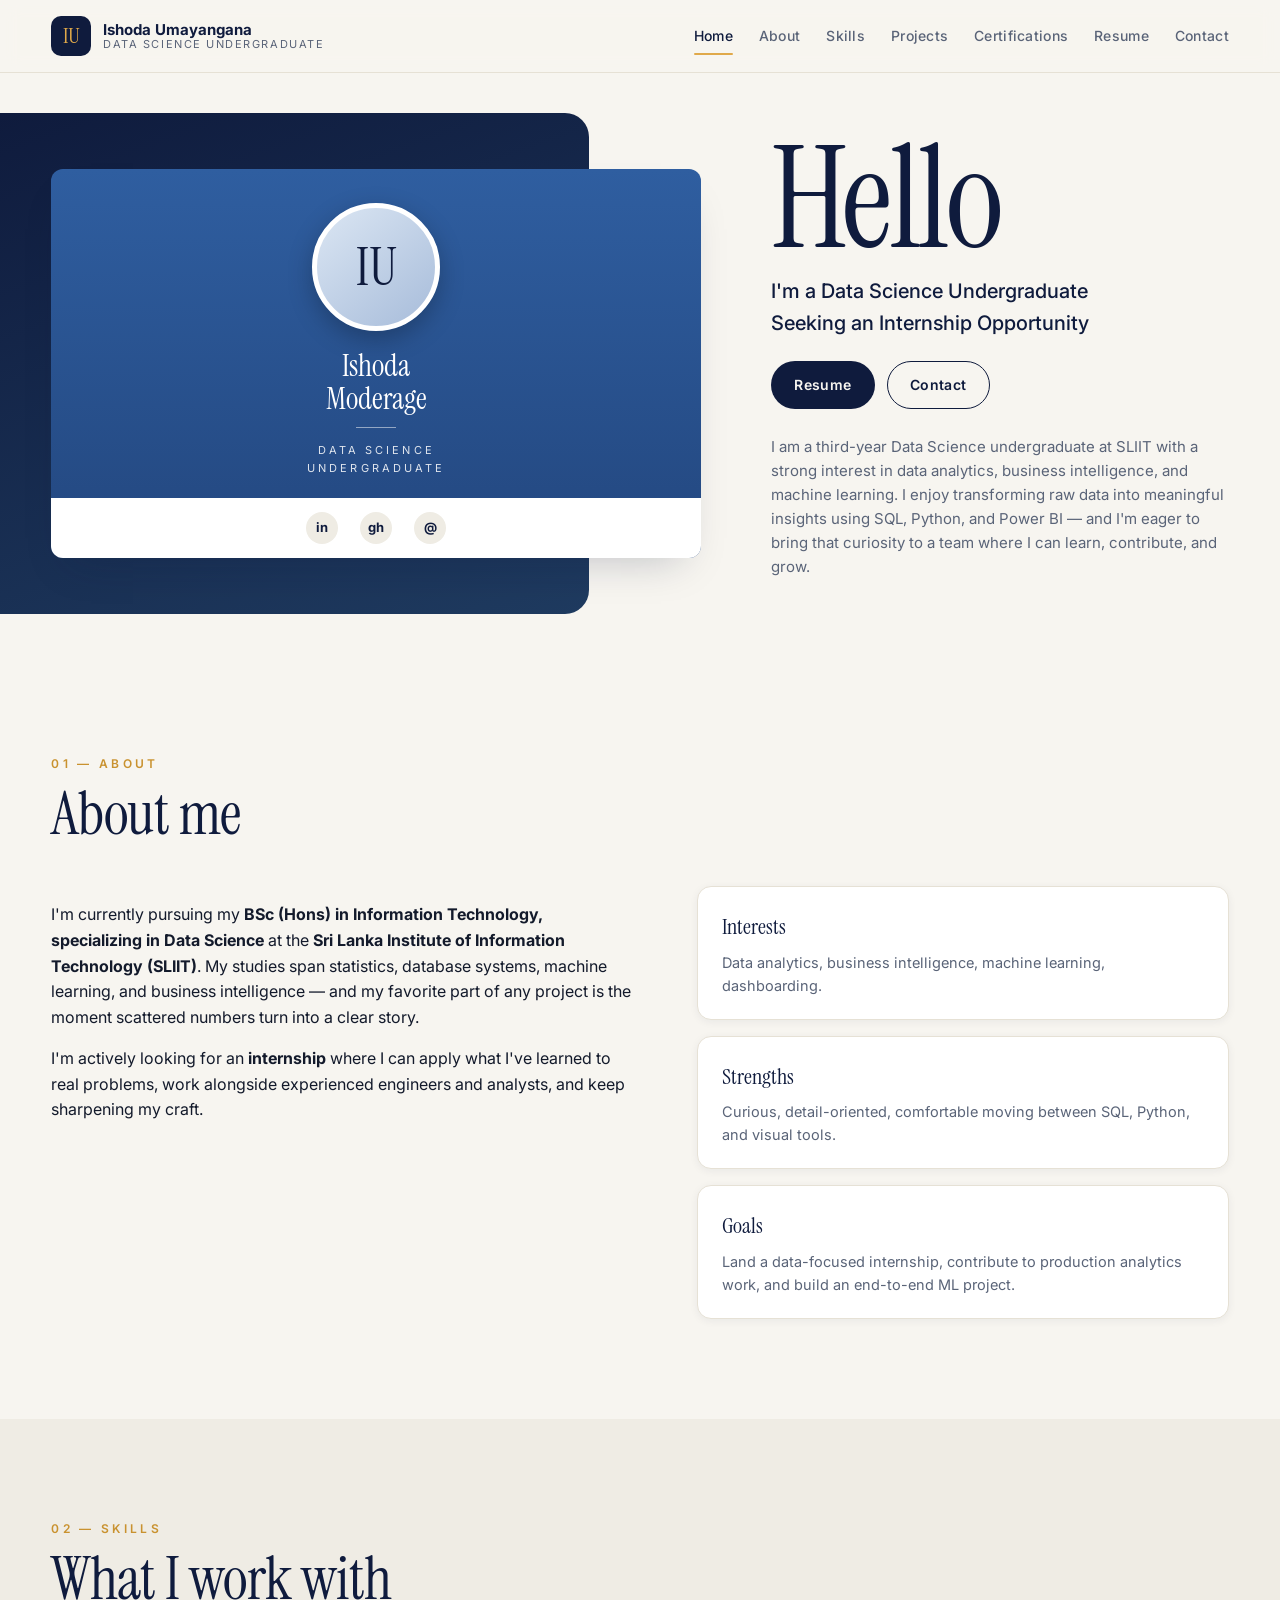
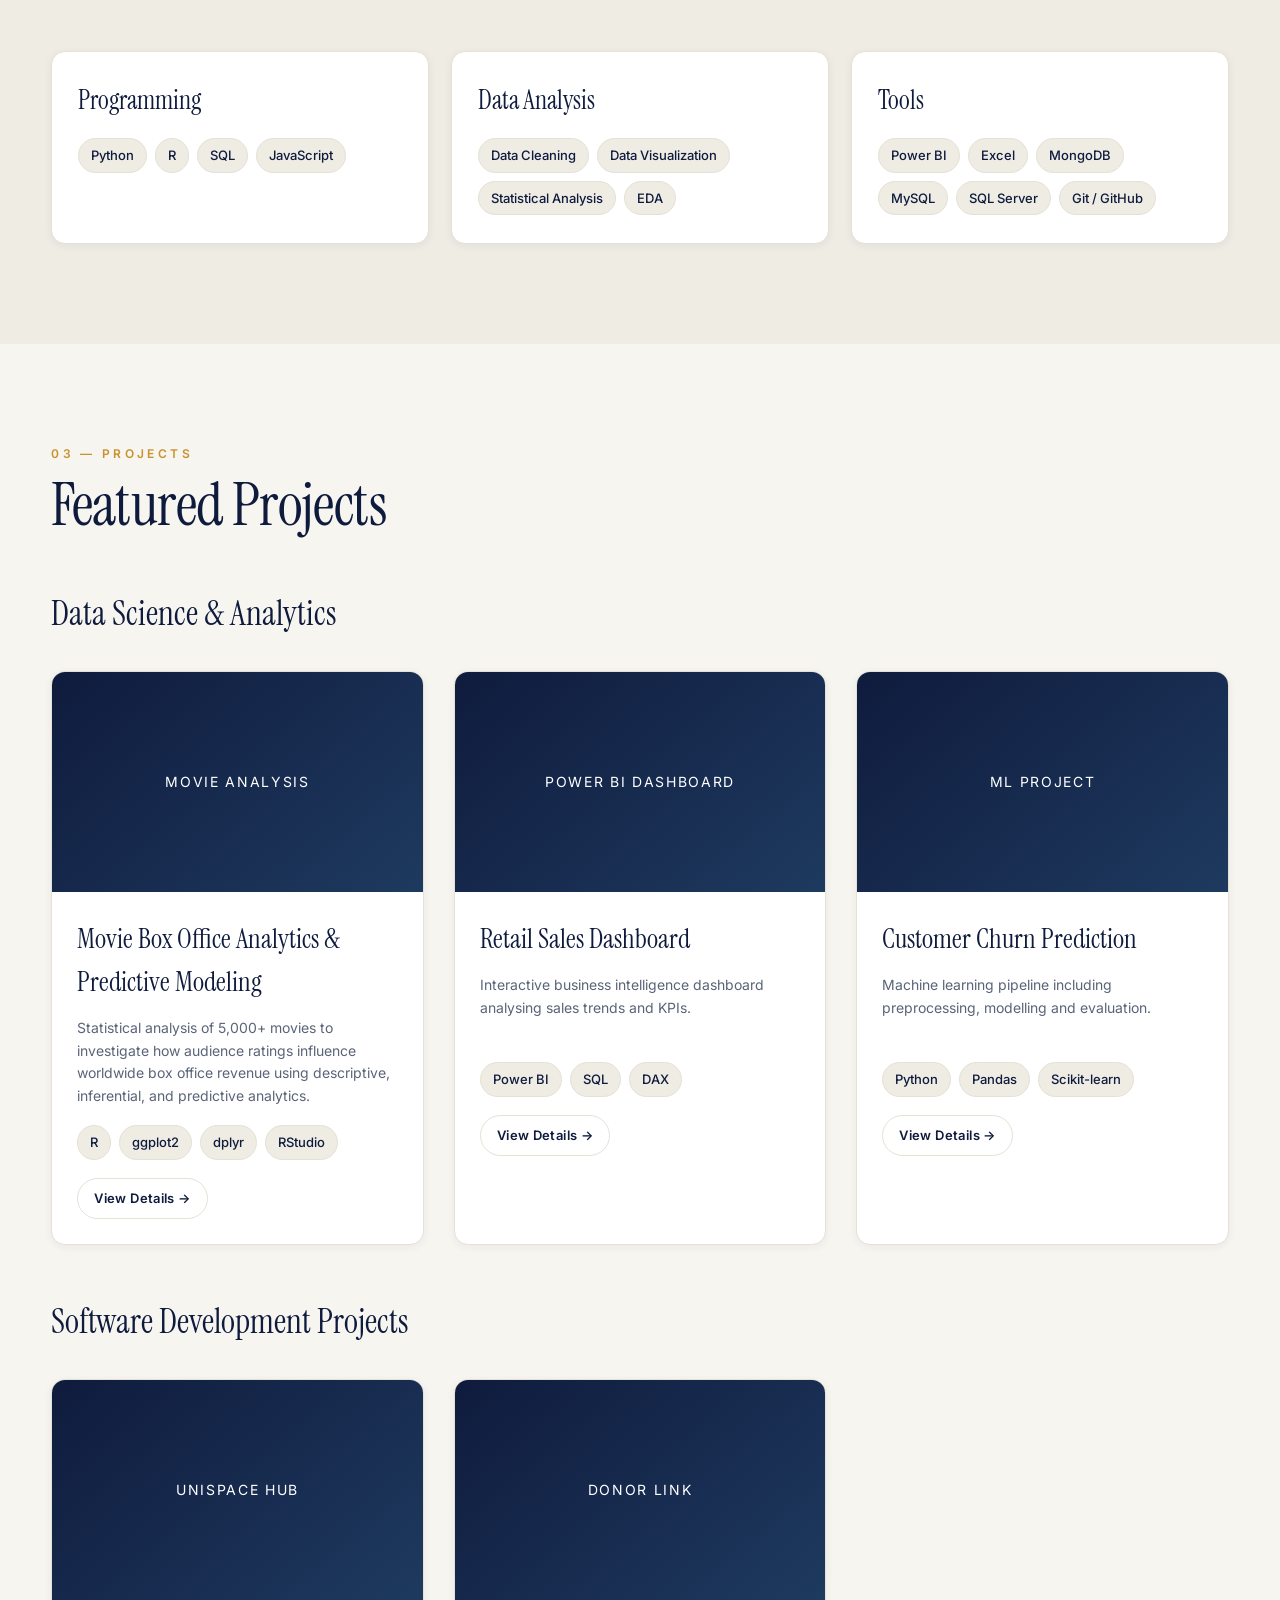
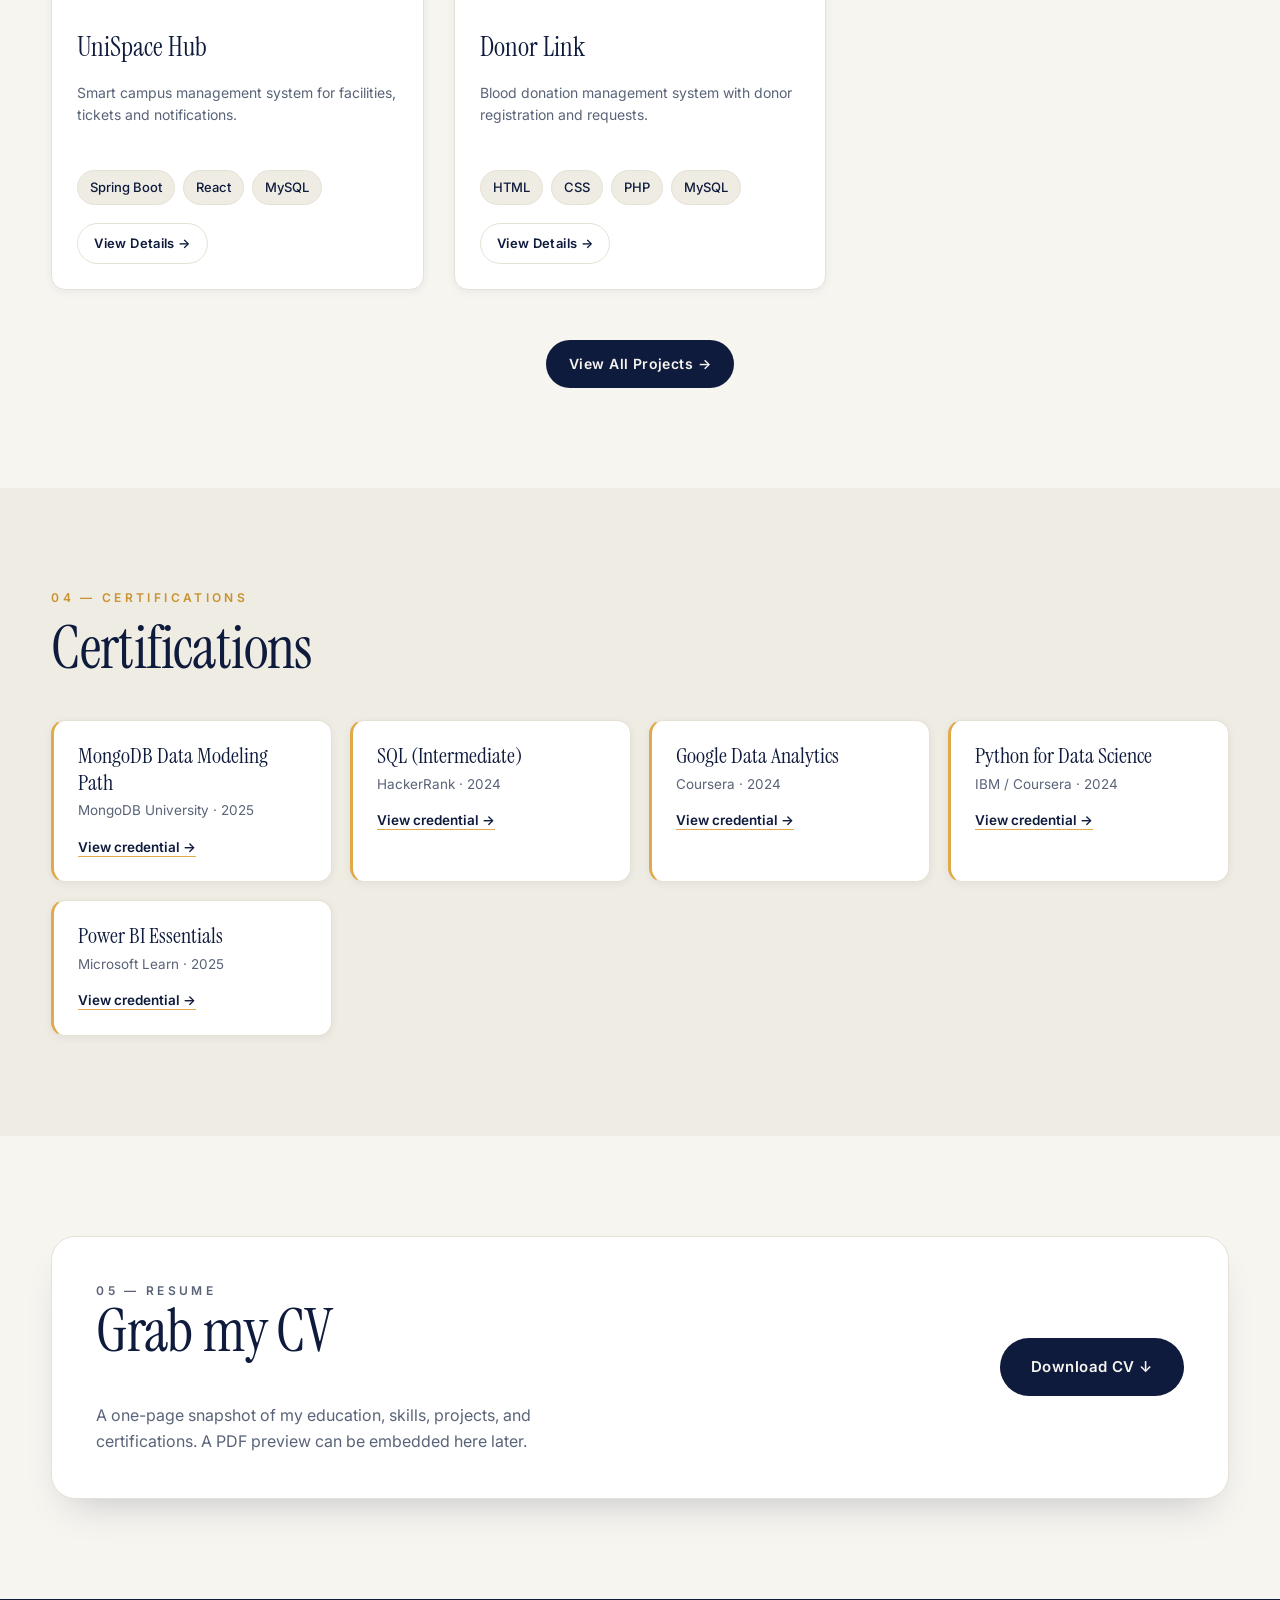
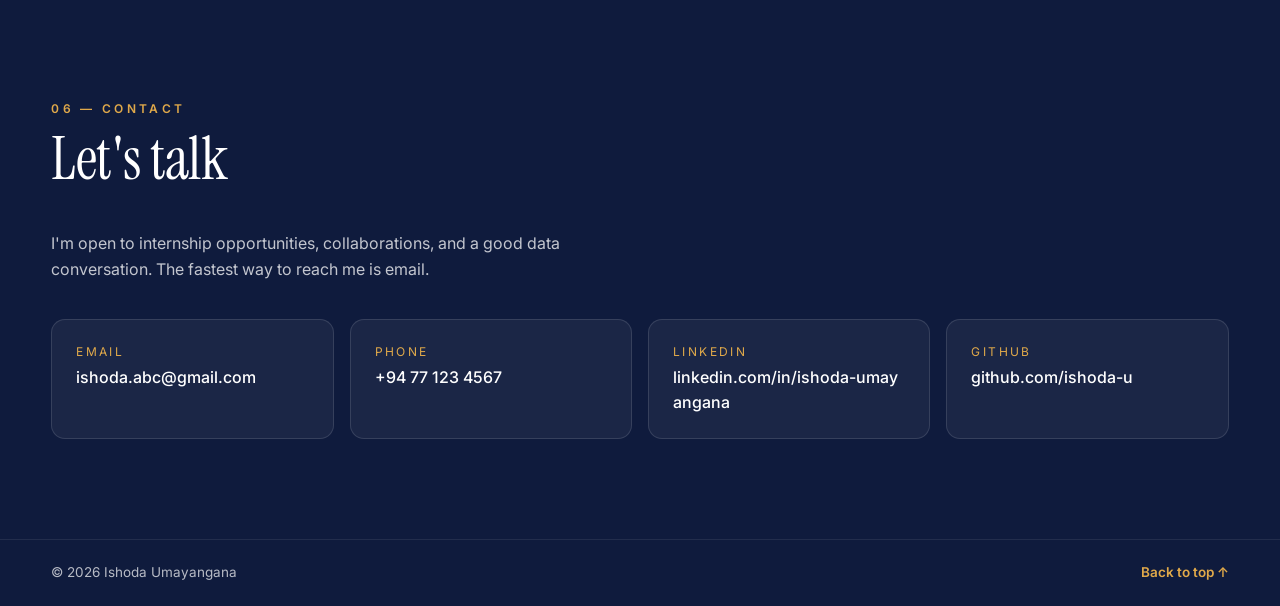
==== index.html @ ae133232 "Initial portfolio setup" ====
<!DOCTYPE html>
<html lang="en">
<head>
  <meta charset="UTF-8" />
  <meta name="viewport" content="width=device-width, initial-scale=1.0" />
  <title>Ishoda Umayangana — Data Science Undergraduate</title>
  <meta name="description" content="Portfolio of Ishoda Umayangana, a third-year Data Science undergraduate at SLIIT specializing in data analytics, BI, and machine learning." />
  <meta name="author" content="Ishoda Umayangana" />
  <meta property="og:title" content="Ishoda Umayangana — Data Science Undergraduate" />
  <meta property="og:description" content="Portfolio of a third-year Data Science undergraduate at SLIIT — analytics, BI, and ML projects." />
  <meta property="og:type" content="website" />
  <meta name="twitter:card" content="summary_large_image" />
  <link rel="icon" href="data:image/svg+xml,%3Csvg xmlns='http://www.w3.org/2000/svg' viewBox='0 0 32 32'%3E%3Crect width='32' height='32' rx='6' fill='%230F1B3D'/%3E%3Ctext x='50%25' y='55%25' text-anchor='middle' dominant-baseline='middle' font-family='serif' font-size='18' fill='%23E0A94A'%3EI%3C/text%3E%3C/svg%3E" />
  <link rel="preconnect" href="https://fonts.googleapis.com" />
  <link rel="preconnect" href="https://fonts.gstatic.com" crossorigin />
  <link href="https://fonts.googleapis.com/css2?family=Instrument+Serif:ital@0;1&family=Inter:wght@400;500;600;700&display=swap" rel="stylesheet" />
  <link rel="stylesheet" href="styles.css" />
  <script src="script.js" defer></script>
</head>
<body>
  <!-- HEADER / NAV -->
  <header class="site-header">
    <div class="container nav-inner">
      <a href="#home" class="brand">
        <span class="brand-mark">IU</span>
        <span class="brand-text">
          <strong>Ishoda Umayangana</strong>
          <em>Data Science Undergraduate</em>
        </span>
      </a>
      <button class="nav-toggle" id="navToggle" aria-label="Open menu" aria-expanded="false">
        <span></span><span></span><span></span>
      </button>
      <nav class="nav" id="siteNav" aria-label="Primary">
        <a href="#home" class="nav-link">Home</a>
        <a href="#about" class="nav-link">About</a>
        <a href="#skills" class="nav-link">Skills</a>
        <a href="#projects" class="nav-link">Projects</a>
        <a href="#certifications" class="nav-link">Certifications</a>
        <a href="#resume" class="nav-link">Resume</a>
        <a href="#contact" class="nav-link">Contact</a>
      </nav>
    </div>
  </header>
  <main>
    <!-- HERO -->
    <section id="home" class="hero">
      <div class="hero-bg" aria-hidden="true"></div>
      <div class="container hero-inner">
        <aside class="profile-card reveal">
          <div class="avatar" aria-hidden="true">IU</div>
          <h2 class="profile-name">Ishoda<br />Moderage</h2>
          <div class="divider"></div>
          <p class="profile-role">DATA SCIENCE<br />UNDERGRADUATE</p>
          <div class="socials">
            <a href="#" aria-label="LinkedIn">in</a>
            <a href="#" aria-label="GitHub">gh</a>
            <a href="mailto:ishodaum@gmail.com" aria-label="Email">@</a>
          </div>
        </aside>
        <div class="hero-copy reveal">
          <h1 class="display">Hello</h1>
          <p class="lead">
            I'm a Data Science Undergraduate<br />
            Seeking an Internship Opportunity
          </p>
          <div class="cta-row">
            <a href="#resume" class="btn btn-primary">Resume</a>
            <a href="#contact" class="btn btn-ghost">Contact</a>
          </div>
          <p class="intro">
            I am a third-year Data Science undergraduate at SLIIT with a strong
            interest in data analytics, business intelligence, and machine
            learning. I enjoy transforming raw data into meaningful insights
            using SQL, Python, and Power BI — and I'm eager to bring that
            curiosity to a team where I can learn, contribute, and grow.
          </p>
        </div>
      </div>
    </section>
    <!-- ABOUT -->
    <section id="about" class="section">
      <div class="container">
        <p class="eyebrow">01 — About</p>
        <h2 class="section-title">About me</h2>
        <div class="grid-2">
          <div class="reveal">
            <p>
              I'm currently pursuing my <strong>BSc (Hons) in Information
              Technology, specializing in Data Science</strong> at the
              <strong>Sri Lanka Institute of Information Technology
              (SLIIT)</strong>. My studies span statistics, database systems,
              machine learning, and business intelligence — and my favorite
              part of any project is the moment scattered numbers turn into a
              clear story.
            </p>
            <p>
              I'm actively looking for an <strong>internship</strong> where I
              can apply what I've learned to real problems, work alongside
              experienced engineers and analysts, and keep sharpening my
              craft.
            </p>
          </div>
          <div class="about-cards reveal">
            <div class="mini-card">
              <h3>Interests</h3>
              <p>Data analytics, business intelligence, machine learning, dashboarding.</p>
            </div>
            <div class="mini-card">
              <h3>Strengths</h3>
              <p>Curious, detail-oriented, comfortable moving between SQL, Python, and visual tools.</p>
            </div>
            <div class="mini-card">
              <h3>Goals</h3>
              <p>Land a data-focused internship, contribute to production analytics work, and build an end-to-end ML project.</p>
            </div>
          </div>
        </div>
      </div>
    </section>
    <!-- SKILLS -->
    <section id="skills" class="section section-alt">
      <div class="container">
        <p class="eyebrow">02 — Skills</p>
        <h2 class="section-title">What I work with</h2>
        <div class="skills-grid">
          <div class="skill-card reveal">
            <h3>Programming</h3>
            <div class="chips">
              <span class="chip">Python</span>
              <span class="chip">R</span>
              <span class="chip">SQL</span>
              <span class="chip">JavaScript</span>
            </div>
          </div>
          <div class="skill-card reveal">
            <h3>Data Analysis</h3>
            <div class="chips">
              <span class="chip">Data Cleaning</span>
              <span class="chip">Data Visualization</span>
              <span class="chip">Statistical Analysis</span>
              <span class="chip">EDA</span>
            </div>
          </div>
          <div class="skill-card reveal">
            <h3>Tools</h3>
            <div class="chips">
              <span class="chip">Power BI</span>
              <span class="chip">Excel</span>
              <span class="chip">MongoDB</span>
              <span class="chip">MySQL</span>
              <span class="chip">SQL Server</span>
              <span class="chip">Git / GitHub</span>
            </div>
          </div>
        </div>
      </div>
    </section>
    <!-- PROJECTS -->
<section id="projects" class="section">
  <div class="container">

    <p class="eyebrow">03 — Projects</p>
    <h2 class="section-title">Featured Projects</h2>


    <!-- Data Science Projects -->
    <h3 class="project-category">Data Science & Analytics</h3>

    <div class="project-grid">

      <!-- Movie Analysis -->
      <article class="project-card reveal">

        <div class="project-image">
          <span>Movie Analysis</span>
        </div>

        <div class="project-content">

          <h3>Movie Box Office Analytics & Predictive Modeling</h3>

          <p>
            Statistical analysis of 5,000+ movies to investigate how audience ratings influence worldwide box office revenue using descriptive, inferential, and predictive analytics.
          </p>

          <div class="chips">
            <span class="chip">R</span>
            <span class="chip">ggplot2</span>
            <span class="chip">dplyr</span>
            <span class="chip">RStudio</span>
          </div>

          <a href="projects/movie-analysis.html" class="btn btn-small">
            View Details →
          </a>

        </div>

      </article>



      <!-- Power BI -->
      <article class="project-card reveal">

        <div class="project-image">
          <span>Power BI Dashboard</span>
        </div>

        <div class="project-content">

          <h3>Retail Sales Dashboard</h3>

          <p>
            Interactive business intelligence dashboard
            analysing sales trends and KPIs.
          </p>

          <div class="chips">
            <span class="chip">Power BI</span>
            <span class="chip">SQL</span>
            <span class="chip">DAX</span>
          </div>


          <a href="projects/powerbi-dashboard.html" class="btn btn-small">
            View Details →
          </a>

        </div>

      </article>




      <!-- ML -->
      <article class="project-card reveal">

        <div class="project-image">
          <span>ML Project</span>
        </div>

        <div class="project-content">

          <h3>Customer Churn Prediction</h3>

          <p>
            Machine learning pipeline including
            preprocessing, modelling and evaluation.
          </p>


          <div class="chips">
            <span class="chip">Python</span>
            <span class="chip">Pandas</span>
            <span class="chip">Scikit-learn</span>
          </div>


          <a href="projects/churn.html" class="btn btn-small">
            View Details →
          </a>


        </div>

      </article>

    </div>



    <!-- Software Projects -->

    <h3 class="project-category">Software Development Projects</h3>


    <div class="project-grid">


      <article class="project-card reveal">

        <div class="project-image">
          <span>UniSpace Hub</span>
        </div>

        <div class="project-content">

          <h3>UniSpace Hub</h3>

          <p>
            Smart campus management system for facilities,
            tickets and notifications.
          </p>


          <div class="chips">
            <span class="chip">Spring Boot</span>
            <span class="chip">React</span>
            <span class="chip">MySQL</span>
          </div>


          <a href="projects/unispace.html" class="btn btn-small">
            View Details →
          </a>


        </div>

      </article>



      <article class="project-card reveal">

        <div class="project-image">
          <span>Donor Link</span>
        </div>

        <div class="project-content">

          <h3>Donor Link</h3>

          <p>
            Blood donation management system with
            donor registration and requests.
          </p>


          <div class="chips">
            <span class="chip">HTML</span>
            <span class="chip">CSS</span>
            <span class="chip">PHP</span>
            <span class="chip">MySQL</span>
          </div>


          <a href="projects/donorlink.html" class="btn btn-small">
            View Details →
          </a>


        </div>

      </article>


    </div>



    <div style="text-align:center;margin-top:50px;">
      <a href="projects.html" class="btn btn-primary">
        View All Projects →
      </a>
    </div>


  </div>
</section>
    <!-- CERTIFICATIONS -->
    <section id="certifications" class="section section-alt">
      <div class="container">
        <p class="eyebrow">04 — Certifications</p>
        <h2 class="section-title">Certifications</h2>
        <div class="cert-grid">
          <div class="cert-card reveal">
            <h3>MongoDB Data Modeling Path</h3>
            <p class="muted">MongoDB University · 2025</p>
            <a href="#" class="link">View credential →</a>
          </div>
          <div class="cert-card reveal">
            <h3>SQL (Intermediate)</h3>
            <p class="muted">HackerRank · 2024</p>
            <a href="#" class="link">View credential →</a>
          </div>
          <div class="cert-card reveal">
            <h3>Google Data Analytics</h3>
            <p class="muted">Coursera · 2024</p>
            <a href="#" class="link">View credential →</a>
          </div>
          <div class="cert-card reveal">
            <h3>Python for Data Science</h3>
            <p class="muted">IBM / Coursera · 2024</p>
            <a href="#" class="link">View credential →</a>
          </div>
          <div class="cert-card reveal">
            <h3>Power BI Essentials</h3>
            <p class="muted">Microsoft Learn · 2025</p>
            <a href="#" class="link">View credential →</a>
          </div>
        </div>
      </div>
    </section>
    <!-- RESUME -->
    <section id="resume" class="section">
      <div class="container resume-inner reveal">
        <div>
          <p class="eyebrow">05 — Resume</p>
          <h2 class="section-title">Grab my CV</h2>
          <p>
            A one-page snapshot of my education, skills, projects, and
            certifications. A PDF preview can be embedded here later.
          </p>
        </div>
        <a href="#" class="btn btn-primary btn-large" download>Download CV ↓</a>
      </div>
    </section>
    <!-- CONTACT -->
    <section id="contact" class="section section-dark">
      <div class="container">
        <p class="eyebrow light">06 — Contact</p>
        <h2 class="section-title light">Let's talk</h2>
        <p class="contact-lead">
          I'm open to internship opportunities, collaborations, and a good
          data conversation. The fastest way to reach me is email.
        </p>
        <div class="contact-grid">
          <a class="contact-card reveal" href="mailto:ishoda.abc@gmail.com">
            <span class="label">Email</span>
            <span class="value">ishoda.abc@gmail.com</span>
          </a>
          <a class="contact-card reveal" href="tel:+94771234567">
            <span class="label">Phone</span>
            <span class="value">+94 77 123 4567</span>
          </a>
          <a class="contact-card reveal" href="#" target="_blank" rel="noopener">
            <span class="label">LinkedIn</span>
            <span class="value">linkedin.com/in/ishoda-umayangana</span>
          </a>
          <a class="contact-card reveal" href="#" target="_blank" rel="noopener">
            <span class="label">GitHub</span>
            <span class="value">github.com/ishoda-u</span>
          </a>
        </div>
      </div>
    </section>
  </main>
  <footer class="site-footer">
    <div class="container footer-inner">
      <span>© <span id="year"></span> Ishoda Umayangana</span>
      <a href="#home" class="to-top">Back to top ↑</a>
    </div>
  </footer>
</body>
</html>
---- styles.css ----
:root {
  --hero-bg-w: 46%;
  --bg: #f7f5f0;
  --bg-alt: #efece4;
  --navy: #0f1b3d;
  --navy-2: #1e3a5f;
  --gold: #e0a94a;
  --gold-2: #c9922f;
  --slate: #5a6478;
  --ink: #131a2b;
  --card: #ffffff;
  --border: #e6e1d5;
  --radius: 14px;
  --shadow-sm: 0 2px 8px rgba(15, 27, 61, 0.06);
  --shadow-md: 0 20px 40px -20px rgba(15, 27, 61, 0.25);
  --serif: "Instrument Serif", "Times New Roman", serif;
  --sans: "Inter", system-ui, -apple-system, Segoe UI, Roboto, sans-serif;
  --nav-h: 72px;
}
/* ---------- Reset / base ---------- */
* { box-sizing: border-box; }
html { scroll-behavior: smooth; -webkit-text-size-adjust: 100%; }
body {
  margin: 0;
  font-family: var(--sans);
  color: var(--ink);
  background: var(--bg);
  line-height: 1.6;
  -webkit-font-smoothing: antialiased;
}
img { max-width: 100%; display: block; }
a { color: inherit; text-decoration: none; }
ul { margin: 0.5rem 0 0; padding-left: 1.1rem; }
ul li { margin-bottom: 0.25rem; }
:focus-visible { outline: 2px solid var(--gold); outline-offset: 3px; border-radius: 6px; }
.container { width: min(1180px, 92%); margin: 0 auto; }
section { scroll-margin-top: calc(var(--nav-h) + 12px); }
/* ---------- Header ---------- */
.site-header {
  position: sticky;
  top: 0;
  z-index: 50;
  background: rgba(247, 245, 240, 0.85);
  backdrop-filter: saturate(180%) blur(10px);
  -webkit-backdrop-filter: saturate(180%) blur(10px);
  border-bottom: 1px solid var(--border);
}
.nav-inner {
  display: flex;
  align-items: center;
  justify-content: space-between;
  height: var(--nav-h);
}
.brand { display: flex; align-items: center; gap: 12px; }
.brand-mark {
  width: 40px; height: 40px;
  display: grid; place-items: center;
  background: var(--navy); color: var(--gold);
  font-family: var(--serif); font-size: 22px;
  border-radius: 10px;
}
.brand-text { display: flex; flex-direction: column; line-height: 1.15; }
.brand-text strong { font-weight: 700; font-size: 15px; color: var(--navy); }
.brand-text em {
  font-style: normal;
  font-size: 11px;
  letter-spacing: 0.14em;
  text-transform: uppercase;
  color: var(--slate);
}
.nav { display: flex; gap: 26px; align-items: center; }
.nav-link {
  font-size: 14px;
  font-weight: 500;
  color: var(--slate);
  letter-spacing: 0.02em;
  position: relative;
  padding: 6px 0;
  transition: color 0.2s;
}
.nav-link:hover { color: var(--navy); }
.nav-link.active { color: var(--navy); }
.nav-link.active::after {
  content: "";
  position: absolute; left: 0; right: 0; bottom: -2px;
  height: 2px; background: var(--gold); border-radius: 2px;
}
.nav-toggle {
  display: none;
  border: 0; background: transparent;
  width: 40px; height: 40px; cursor: pointer;
  flex-direction: column; justify-content: center; align-items: center; gap: 5px;
}
.nav-toggle span {
  display: block; width: 22px; height: 2px; background: var(--navy);
  transition: transform 0.25s, opacity 0.2s;
}
.nav-toggle[aria-expanded="true"] span:nth-child(1) { transform: translateY(7px) rotate(45deg); }
.nav-toggle[aria-expanded="true"] span:nth-child(2) { opacity: 0; }
.nav-toggle[aria-expanded="true"] span:nth-child(3) { transform: translateY(-7px) rotate(-45deg); }
/* ---------- Buttons ---------- */
.btn {
  display: inline-flex; align-items: center; justify-content: center;
  padding: 12px 22px;
  font-family: var(--sans); font-weight: 600; font-size: 14px;
  letter-spacing: 0.03em;
  border-radius: 999px;
  border: 1.5px solid transparent;
  cursor: pointer;
  transition: transform 0.15s ease, background 0.2s, color 0.2s, box-shadow 0.2s;
}
.btn:hover { transform: translateY(-1px); }
.btn-primary { background: var(--navy); color: var(--bg); }
.btn-primary:hover { background: var(--navy-2); box-shadow: var(--shadow-md); }
.btn-ghost { background: transparent; color: var(--navy); border-color: var(--navy); }
.btn-ghost:hover { background: var(--navy); color: var(--bg); }
.btn-small { padding: 9px 16px; font-size: 13px; background: transparent; color: var(--navy); border-color: var(--border); }
.btn-small:hover { border-color: var(--navy); }
.btn-large { padding: 16px 30px; font-size: 15px; }
/* ---------- Hero ---------- */
.hero {
  position: relative;
  padding: 60px 0 60px;
  overflow: hidden;
}
.hero-bg {
  position: absolute;
  top: 40px; bottom: 40px; left: 0;
  width: var(--hero-bg-w);
  background: linear-gradient(160deg, var(--navy) 0%, var(--navy-2) 100%);
  border-radius: 0 24px 24px 0;
  z-index: 0;
}
.hero-inner {
  position: relative;
  z-index: 1;
  display: grid;
  grid-template-columns: 650px 1fr;
  gap: 70px;
  align-items: center;
}
.profile-card {
  background: linear-gradient(180deg, #2f5ea0 0%, #23477f 100%);
  color: #fff;
  padding: 34px 26px 22px;
  border-radius: 12px;
  box-shadow: var(--shadow-md);
  text-align: center;
  transform: translateX(1000px); /* increase this value */
}
.avatar {
  width: 128px; height: 128px;
  border-radius: 50%;
  margin: 0 auto 18px;
  background: linear-gradient(140deg, #dbe6f3, #a7bcda);
  color: var(--navy);
  display: grid; place-items: center;
  font-family: var(--serif); font-size: 52px;
  border: 5px solid #fff;
  box-shadow: 0 8px 24px rgba(0,0,0,0.25);
}
.profile-name {
  font-family: var(--serif);
  font-weight: 400;
  font-size: 30px;
  line-height: 1.1;
  margin: 0 0 12px;
}
.divider { width: 40px; height: 1px; background: rgba(255,255,255,0.5); margin: 10px auto 14px; }
.profile-role {
  font-size: 11px;
  letter-spacing: 0.28em;
  color: rgba(255,255,255,0.85);
  margin: 0 0 18px;
}
.socials {
  background: #fff;
  margin: 20px -26px -22px;
  padding: 14px;
  display: flex; justify-content: center; gap: 22px;
  border-radius: 0 0 12px 12px;
}
.socials a {
  width: 32px; height: 32px; border-radius: 50%;
  background: var(--bg-alt); color: var(--navy);
  display: grid; place-items: center;
  font-size: 13px; font-weight: 700;
  transition: background 0.2s, color 0.2s;
}
.socials a:hover { background: var(--navy); color: var(--gold); }
.hero-copy .display {
  font-family: var(--serif);
  font-weight: 400;
  font-size: clamp(72px, 11vw, 148px);
  color: var(--navy);
  margin: 0 0 8px;
  line-height: 0.95;
  letter-spacing: -0.02em;
}
.hero-copy .lead {
  font-size: 20px;
  font-weight: 500;
  color: var(--navy);
  margin: 0 0 22px;
}
.cta-row { display: flex; gap: 12px; margin-bottom: 26px; flex-wrap: wrap; }
.hero-copy .intro {
  max-width: 560px;
  color: var(--slate);
  font-size: 15px;
}
/* ---------- Sections ---------- */
.section { padding: 100px 0; }
.section-alt { background: var(--bg-alt); }
.section-dark { background: var(--navy); color: #dfe4ef; }
.eyebrow {
  font-size: 12px; letter-spacing: 0.28em; text-transform: uppercase;
  color: var(--gold-2); margin: 0 0 10px; font-weight: 600;
}
.eyebrow.light { color: var(--gold); }
.section-title {
  font-family: var(--serif);
  font-weight: 400;
  font-size: clamp(38px, 5vw, 60px);
  color: var(--navy);
  margin: 0 0 40px;
  line-height: 1.05;
  letter-spacing: -0.01em;
}
.section-title.light { color: #fff; }
/* About */
.grid-2 {
  display: grid;
  grid-template-columns: 1.1fr 1fr;
  gap: 60px;
  align-items: start;
}
.about-cards { display: grid; gap: 16px; }
.mini-card {
  background: var(--card);
  border: 1px solid var(--border);
  border-radius: var(--radius);
  padding: 22px 24px;
  box-shadow: var(--shadow-sm);
}
.mini-card h3 {
  margin: 0 0 6px;
  font-family: var(--serif);
  font-weight: 400;
  font-size: 22px;
  color: var(--navy);
}
.mini-card p { margin: 0; color: var(--slate); font-size: 14.5px; }
/* Skills */
.skills-grid {
  display: grid;
  grid-template-columns: repeat(3, 1fr);
  gap: 22px;
}
.skill-card {
  background: var(--card);
  border: 1px solid var(--border);
  border-radius: var(--radius);
  padding: 28px 26px;
  box-shadow: var(--shadow-sm);
  transition: transform 0.25s, box-shadow 0.25s;
}
.skill-card:hover { transform: translateY(-4px); box-shadow: var(--shadow-md); }
.skill-card h3 {
  font-family: var(--serif);
  font-weight: 400;
  font-size: 26px;
  color: var(--navy);
  margin: 0 0 16px;
}
.chips { display: flex; flex-wrap: wrap; gap: 8px; }
.chip {
  background: var(--bg-alt);
  color: var(--navy);
  border: 1px solid var(--border);
  padding: 6px 12px;
  border-radius: 999px;
  font-size: 13px;
  font-weight: 500;
}
/* Projects */
.project {
  display: grid;
  grid-template-columns: 1.05fr 1fr;
  gap: 50px;
  align-items: center;
  padding: 40px 0;
  border-top: 1px solid var(--border);
}
.project:first-of-type { border-top: 0; padding-top: 10px; }
.project-reverse { direction: rtl; }
.project-reverse > * { direction: ltr; }
.project-media {
  aspect-ratio: 4 / 3;
  border-radius: var(--radius);
  background:
    radial-gradient(circle at 30% 20%, rgba(224,169,74,0.35), transparent 55%),
    linear-gradient(140deg, var(--navy) 0%, var(--navy-2) 100%);
  display: grid; place-items: center;
  color: rgba(255,255,255,0.7);
  font-size: 14px; letter-spacing: 0.12em; text-transform: uppercase;
  box-shadow: var(--shadow-md);
}
.project-media.alt {
  background:
    radial-gradient(circle at 70% 30%, rgba(224,169,74,0.5), transparent 55%),
    linear-gradient(140deg, #1e3a5f 0%, #0f1b3d 100%);
}
.project-body h3 {
  font-family: var(--serif); font-weight: 400;
  font-size: 32px; color: var(--navy);
  margin: 0 0 12px; line-height: 1.15;
}
.project-body .chips { margin-bottom: 14px; }
.project-body p { color: var(--slate); margin: 0 0 8px; }
.project-body .label {
  color: var(--navy); font-weight: 600; font-size: 13px;
  letter-spacing: 0.1em; text-transform: uppercase;
  margin-top: 14px; margin-bottom: 2px;
}
.project-body ul { color: var(--slate); margin-bottom: 18px; }
/* Certifications */
.cert-grid {
  display: grid;
  grid-template-columns: repeat(auto-fit, minmax(240px, 1fr));
  gap: 18px;
}
.cert-card {
  background: var(--card);
  border: 1px solid var(--border);
  border-left: 3px solid var(--gold);
  border-radius: var(--radius);
  padding: 22px 24px;
  box-shadow: var(--shadow-sm);
  transition: transform 0.2s;
}
.cert-card:hover { transform: translateY(-3px); }
.cert-card h3 {
  font-family: var(--serif); font-weight: 400;
  color: var(--navy); font-size: 22px;
  margin: 0 0 4px; line-height: 1.2;
}
.muted { color: var(--slate); font-size: 13.5px; margin: 0 0 12px; }
.link { color: var(--navy); font-weight: 600; font-size: 13.5px; border-bottom: 1px solid var(--gold); padding-bottom: 1px; }
.link:hover { color: var(--gold-2); }
/* Resume */
.resume-inner {
  display: flex; align-items: center; justify-content: space-between;
  gap: 40px; flex-wrap: wrap;
  background: var(--card);
  border: 1px solid var(--border);
  border-radius: 24px;
  padding: 44px;
  box-shadow: var(--shadow-md);
}
.resume-inner p { color: var(--slate); max-width: 520px; margin: 0; }
/* Contact */
.contact-lead { max-width: 560px; color: rgba(255,255,255,0.75); margin: 0 0 36px; }
.contact-grid {
  display: grid;
  grid-template-columns: repeat(auto-fit, minmax(260px, 1fr));
  gap: 16px;
}
.contact-card {
  background: rgba(255,255,255,0.05);
  border: 1px solid rgba(255,255,255,0.12);
  border-radius: var(--radius);
  padding: 22px 24px;
  display: flex; flex-direction: column; gap: 4px;
  transition: background 0.2s, border-color 0.2s, transform 0.2s;
}
.contact-card:hover {
  background: rgba(224,169,74,0.1);
  border-color: var(--gold);
  transform: translateY(-3px);
}
.contact-card .label {
  font-size: 12px; letter-spacing: 0.2em; text-transform: uppercase;
  color: var(--gold);
}
.contact-card .value { font-size: 16px; color: #fff; font-weight: 500; word-break: break-all; }
/* Footer */
.site-footer {
  background: var(--navy);
  color: rgba(255,255,255,0.7);
  padding: 22px 0;
  border-top: 1px solid rgba(255,255,255,0.08);
}
.footer-inner { display: flex; justify-content: space-between; align-items: center; font-size: 13.5px; }
.to-top { color: var(--gold); font-weight: 600; }
.to-top:hover { color: #fff; }
/* Reveal animation */
.reveal {
  opacity: 0;
  transform: translateY(20px);
  transition: opacity 0.7s ease, transform 0.7s ease;
}
.reveal.is-visible { opacity: 1; transform: none; }
/* Responsive */
@media (max-width: 960px) {
  .hero { padding: 40px 0 70px; }
  .hero-bg { width: 100%; top: 0; bottom: auto; height: 340px; border-radius: 0 0 24px 24px; }
  .hero-inner { grid-template-columns: 1fr; gap: 40px; }
  .profile-card { max-width: 320px; margin: 20px auto 0; }
  .profile-card { transform: none; }
  .hero-copy { text-align: left; }
  .grid-2 { grid-template-columns: 1fr; gap: 32px; }
  .skills-grid { grid-template-columns: 1fr; }
  .project, .project-reverse { grid-template-columns: 1fr; gap: 24px; direction: ltr; padding: 32px 0; }
  .section { padding: 70px 0; }
  .resume-inner { padding: 30px; }
}
@media (max-width: 720px) {
  .nav-toggle { display: flex; }
  .nav {
    position: absolute;
    top: var(--nav-h); left: 0; right: 0;
    background: var(--bg);
    flex-direction: column; align-items: stretch;
    gap: 0;
    padding: 8px 0;
    border-bottom: 1px solid var(--border);
    box-shadow: var(--shadow-md);
    transform: translateY(-8px);
    opacity: 0; pointer-events: none;
    transition: opacity 0.2s, transform 0.2s;
  }
  .nav.open { opacity: 1; pointer-events: auto; transform: none; }
  .nav-link { padding: 14px 24px; border-bottom: 1px solid var(--border); }
  .nav-link:last-child { border-bottom: 0; }
  .nav-link.active::after { display: none; }
  .nav-link.active { color: var(--gold-2); }
  .brand-text em { display: none; }
  .hero-copy .lead { font-size: 17px; }
  .footer-inner { flex-direction: column; gap: 8px; }
}



/* ---------- Project Cards ---------- */


.project-category {
  font-family: var(--serif);
  font-size: 34px;
  font-weight:400;
  color:var(--navy);
  margin:50px 0 30px;
}


.project-grid {

  display:grid;

  grid-template-columns:repeat(3,1fr);

  gap:30px;

}



.project-card {

  background:var(--card);

  border:1px solid var(--border);

  border-radius:var(--radius);

  overflow:hidden;

  box-shadow:var(--shadow-sm);

  transition:transform .25s, box-shadow .25s;

}



.project-card:hover {

  transform:translateY(-6px);

  box-shadow:var(--shadow-md);

}



.project-image {

  height:220px;

  background:
  linear-gradient(140deg,
  var(--navy),
  var(--navy-2));


  display:grid;

  place-items:center;

  color:white;

  font-size:14px;

  letter-spacing:.12em;

  text-transform:uppercase;

}



.project-content {

  padding:25px;

}



.project-content h3 {

  font-family:var(--serif);

  font-size:27px;

  font-weight:400;

  color:var(--navy);

  margin:0 0 12px;

}



.project-content p {

  color:var(--slate);

  font-size:14px;

  min-height:70px;

}



.project-content .chips {

  margin:18px 0;

}

@media(max-width:960px){

.project-grid{

grid-template-columns:1fr 1fr;

}

}


@media(max-width:720px){

.project-grid{

grid-template-columns:1fr;

}

}
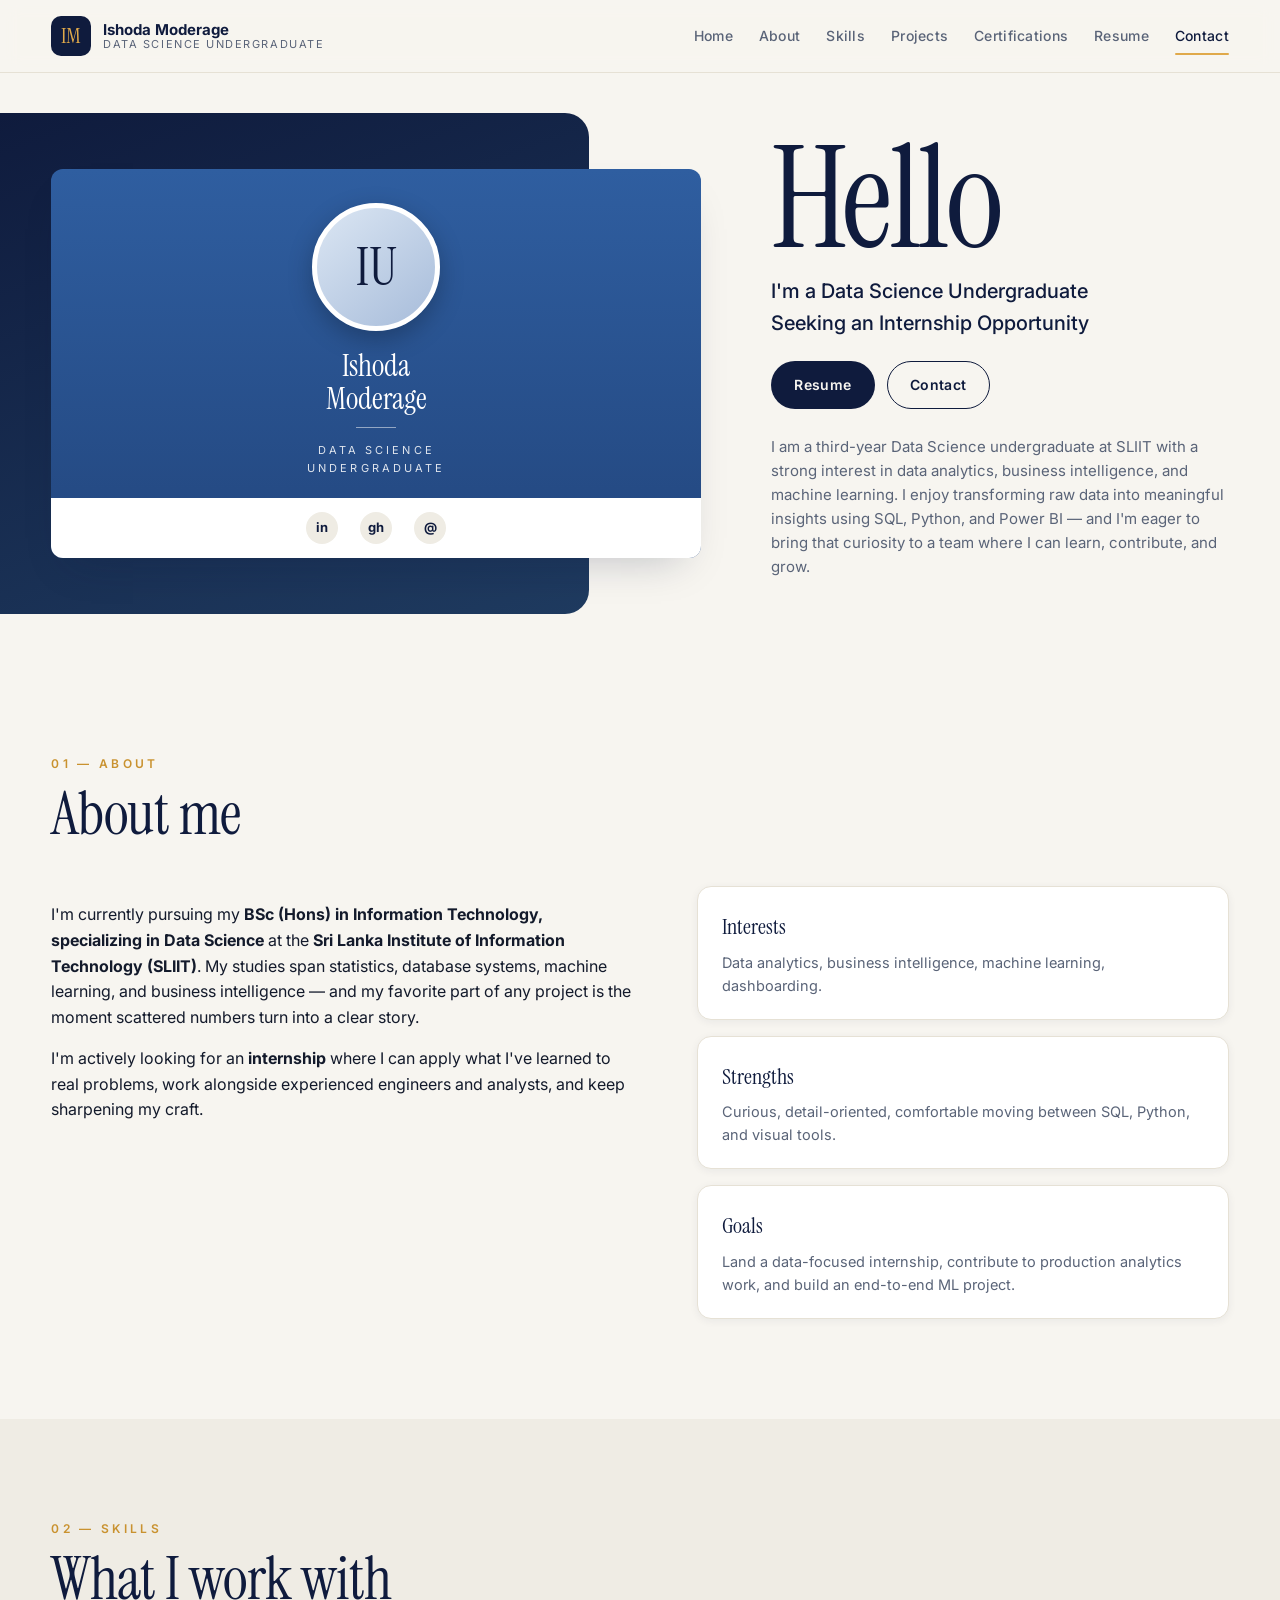
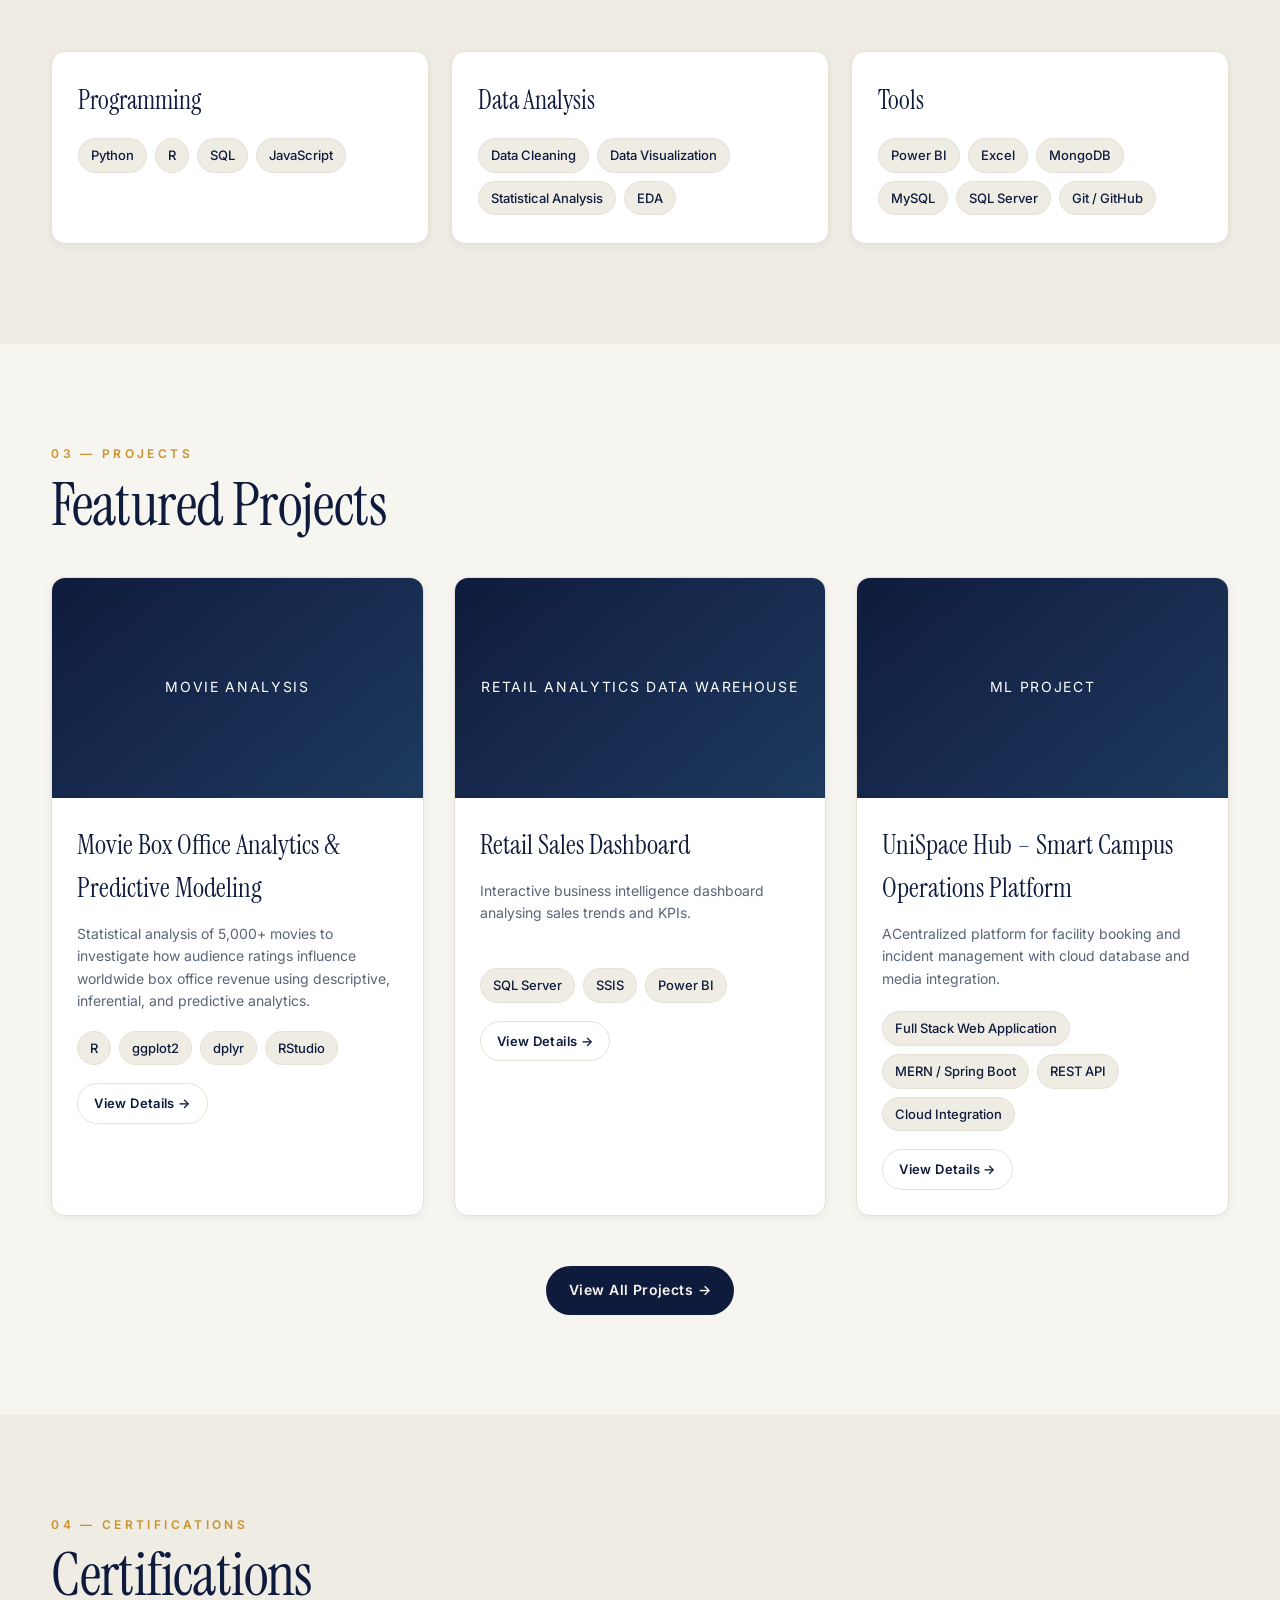
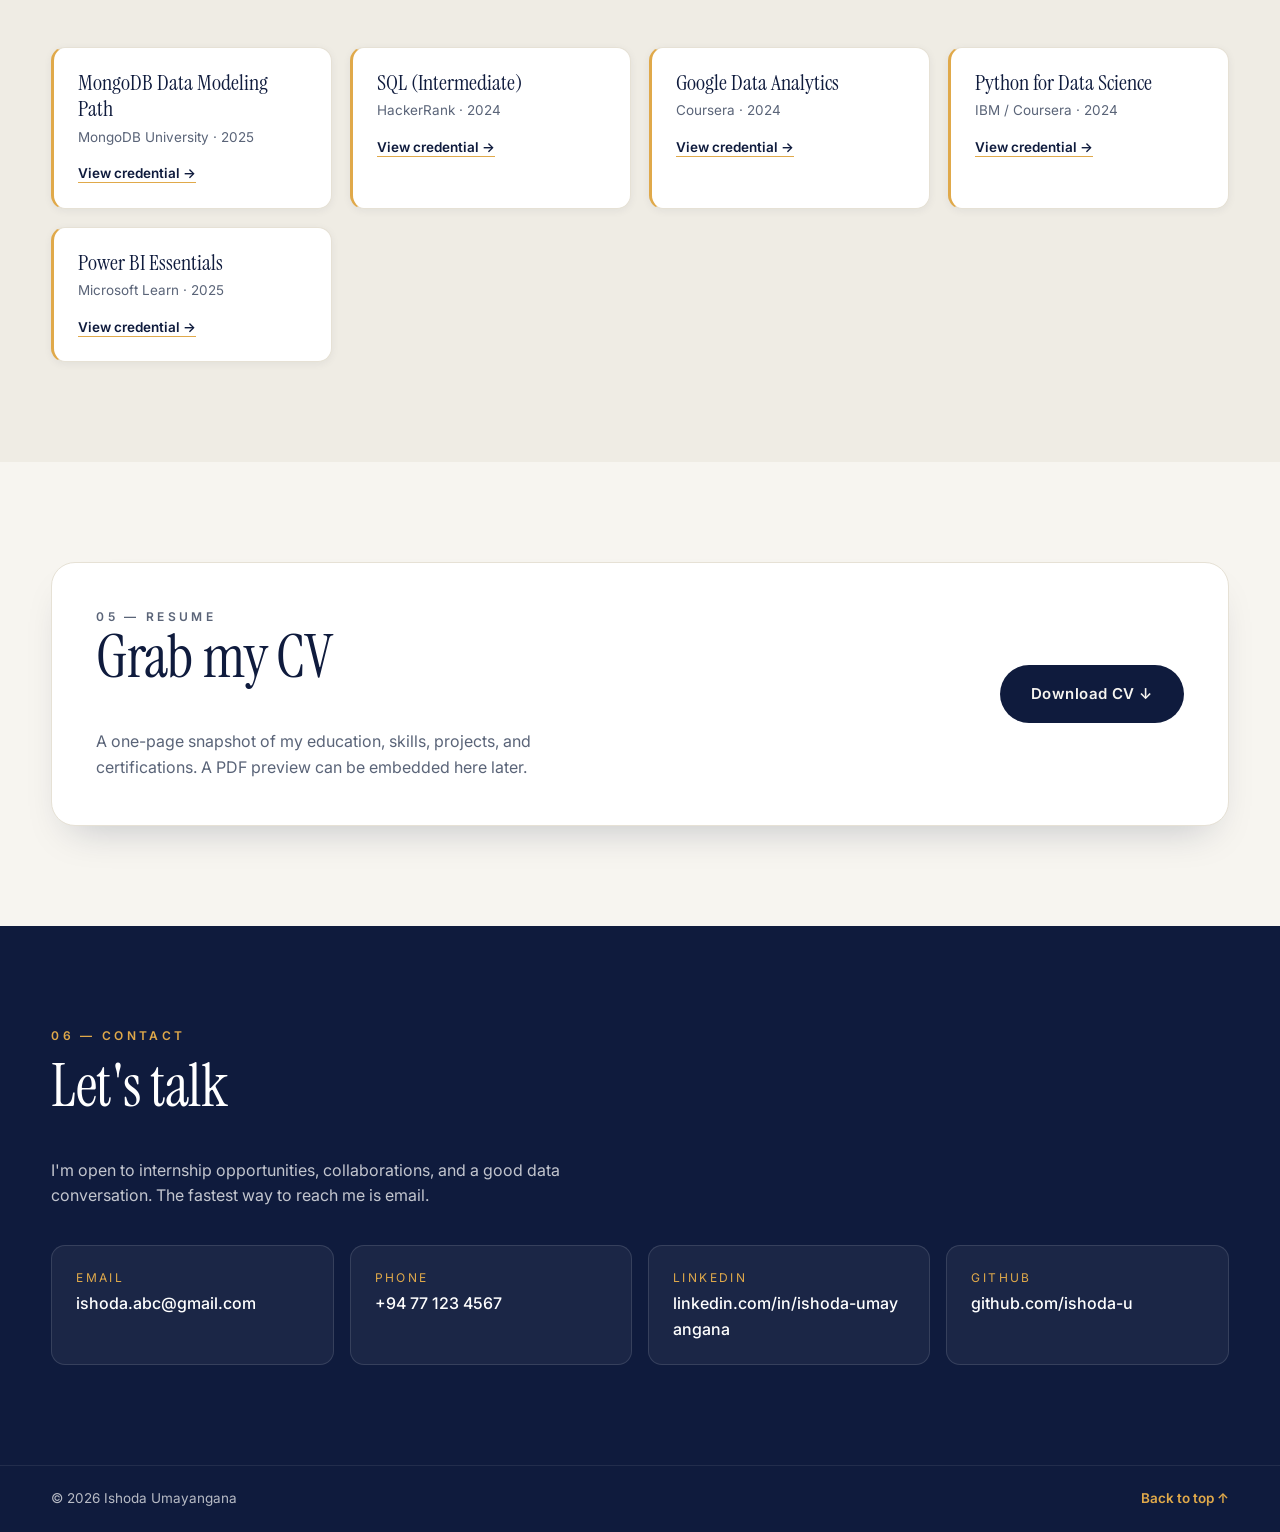
==== commit 5887d543: "created portfolio structure" ====
--- a/index.html
+++ b/index.html
@@ -1,449 +1,393 @@
-<!DOCTYPE html>
+<!doctype html>
 <html lang="en">
-<head>
-  <meta charset="UTF-8" />
-  <meta name="viewport" content="width=device-width, initial-scale=1.0" />
-  <title>Ishoda Umayangana — Data Science Undergraduate</title>
-  <meta name="description" content="Portfolio of Ishoda Umayangana, a third-year Data Science undergraduate at SLIIT specializing in data analytics, BI, and machine learning." />
-  <meta name="author" content="Ishoda Umayangana" />
-  <meta property="og:title" content="Ishoda Umayangana — Data Science Undergraduate" />
-  <meta property="og:description" content="Portfolio of a third-year Data Science undergraduate at SLIIT — analytics, BI, and ML projects." />
-  <meta property="og:type" content="website" />
-  <meta name="twitter:card" content="summary_large_image" />
-  <link rel="icon" href="data:image/svg+xml,%3Csvg xmlns='http://www.w3.org/2000/svg' viewBox='0 0 32 32'%3E%3Crect width='32' height='32' rx='6' fill='%230F1B3D'/%3E%3Ctext x='50%25' y='55%25' text-anchor='middle' dominant-baseline='middle' font-family='serif' font-size='18' fill='%23E0A94A'%3EI%3C/text%3E%3C/svg%3E" />
-  <link rel="preconnect" href="https://fonts.googleapis.com" />
-  <link rel="preconnect" href="https://fonts.gstatic.com" crossorigin />
-  <link href="https://fonts.googleapis.com/css2?family=Instrument+Serif:ital@0;1&family=Inter:wght@400;500;600;700&display=swap" rel="stylesheet" />
-  <link rel="stylesheet" href="styles.css" />
-  <script src="script.js" defer></script>
-</head>
-<body>
-  <!-- HEADER / NAV -->
-  <header class="site-header">
-    <div class="container nav-inner">
-      <a href="#home" class="brand">
-        <span class="brand-mark">IU</span>
-        <span class="brand-text">
-          <strong>Ishoda Umayangana</strong>
-          <em>Data Science Undergraduate</em>
-        </span>
-      </a>
-      <button class="nav-toggle" id="navToggle" aria-label="Open menu" aria-expanded="false">
-        <span></span><span></span><span></span>
-      </button>
-      <nav class="nav" id="siteNav" aria-label="Primary">
-        <a href="#home" class="nav-link">Home</a>
-        <a href="#about" class="nav-link">About</a>
-        <a href="#skills" class="nav-link">Skills</a>
-        <a href="#projects" class="nav-link">Projects</a>
-        <a href="#certifications" class="nav-link">Certifications</a>
-        <a href="#resume" class="nav-link">Resume</a>
-        <a href="#contact" class="nav-link">Contact</a>
-      </nav>
-    </div>
-  </header>
-  <main>
-    <!-- HERO -->
-    <section id="home" class="hero">
-      <div class="hero-bg" aria-hidden="true"></div>
-      <div class="container hero-inner">
-        <aside class="profile-card reveal">
-          <div class="avatar" aria-hidden="true">IU</div>
-          <h2 class="profile-name">Ishoda<br />Moderage</h2>
-          <div class="divider"></div>
-          <p class="profile-role">DATA SCIENCE<br />UNDERGRADUATE</p>
-          <div class="socials">
-            <a href="#" aria-label="LinkedIn">in</a>
-            <a href="#" aria-label="GitHub">gh</a>
-            <a href="mailto:ishodaum@gmail.com" aria-label="Email">@</a>
-          </div>
-        </aside>
-        <div class="hero-copy reveal">
-          <h1 class="display">Hello</h1>
-          <p class="lead">
-            I'm a Data Science Undergraduate<br />
-            Seeking an Internship Opportunity
+  <head>
+    <meta charset="UTF-8" />
+    <meta name="viewport" content="width=device-width, initial-scale=1.0" />
+    <title>Ishoda Moderage — Data Science Undergraduate</title>
+    <meta
+      name="description"
+      content="Portfolio of Ishoda Umayangana, a third-year Data Science undergraduate at SLIIT specializing in data analytics, BI, and machine learning."
+    />
+    <meta name="author" content="Ishoda Umayangana" />
+    <meta
+      property="og:title"
+      content="Ishoda Umayangana — Data Science Undergraduate"
+    />
+    <meta
+      property="og:description"
+      content="Portfolio of a third-year Data Science undergraduate at SLIIT — analytics, BI, and ML projects."
+    />
+    <meta property="og:type" content="website" />
+    <meta name="twitter:card" content="summary_large_image" />
+    <link
+      rel="icon"
+      href="data:image/svg+xml,%3Csvg xmlns='http://www.w3.org/2000/svg' viewBox='0 0 32 32'%3E%3Crect width='32' height='32' rx='6' fill='%230F1B3D'/%3E%3Ctext x='50%25' y='55%25' text-anchor='middle' dominant-baseline='middle' font-family='serif' font-size='18' fill='%23E0A94A'%3EI%3C/text%3E%3C/svg%3E"
+    />
+    <link rel="preconnect" href="https://fonts.googleapis.com" />
+    <link rel="preconnect" href="https://fonts.gstatic.com" crossorigin />
+    <link
+      href="https://fonts.googleapis.com/css2?family=Instrument+Serif:ital@0;1&family=Inter:wght@400;500;600;700&display=swap"
+      rel="stylesheet"
+    />
+    <link rel="stylesheet" href="styles.css" />
+    <link rel="stylesheet" href="header.css" />
+    <script src="script.js" defer></script>
+  </head>
+  <body>
+
+
+
+
+    <!-- HEADER / NAV -->
+    <header class="site-header">
+      <div class="container nav-inner">
+        <a href="#home" class="brand">
+          <span class="brand-mark">IM</span>
+          <span class="brand-text">
+            <strong>Ishoda Moderage</strong>
+            <em>Data Science Undergraduate</em>
+          </span>
+        </a>
+        <button
+          class="nav-toggle"
+          id="navToggle"
+          aria-label="Open menu"
+          aria-expanded="false"
+        >
+          <span></span><span></span><span></span>
+        </button>
+        <nav class="nav" id="siteNav" aria-label="Primary">
+          <a href="index.html" class="nav-link">Home</a>
+          <a href="#about" class="nav-link">About</a>
+          <a href="#skills" class="nav-link">Skills</a>
+          <a href="#projects" class="nav-link">Projects</a>
+          <a href="#certifications" class="nav-link">Certifications</a>
+          <a href="#resume" class="nav-link">Resume</a>
+          <a href="#contact" class="nav-link">Contact</a>
+        </nav>
+      </div>
+    </header>
+    <main>
+      <!-- HERO -->
+      <section id="home" class="hero">
+        <div class="hero-bg" aria-hidden="true"></div>
+        <div class="container hero-inner">
+          <aside class="profile-card reveal">
+            <div class="avatar" aria-hidden="true">IU</div>
+            <h2 class="profile-name">Ishoda<br />Moderage</h2>
+            <div class="divider"></div>
+            <p class="profile-role">DATA SCIENCE<br />UNDERGRADUATE</p>
+            <div class="socials">
+              <a href="#" aria-label="LinkedIn">in</a>
+              <a href="#" aria-label="GitHub">gh</a>
+              <a href="mailto:ishodaum@gmail.com" aria-label="Email">@</a>
+            </div>
+          </aside>
+          <div class="hero-copy reveal">
+            <h1 class="display">Hello</h1>
+            <p class="lead">
+              I'm a Data Science Undergraduate<br />
+              Seeking an Internship Opportunity
+            </p>
+            <div class="cta-row">
+              <a href="#resume" class="btn btn-primary">Resume</a>
+              <a href="#contact" class="btn btn-ghost">Contact</a>
+            </div>
+            <p class="intro">
+              I am a third-year Data Science undergraduate at SLIIT with a
+              strong interest in data analytics, business intelligence, and
+              machine learning. I enjoy transforming raw data into meaningful
+              insights using SQL, Python, and Power BI — and I'm eager to bring
+              that curiosity to a team where I can learn, contribute, and grow.
+            </p>
+          </div>
+        </div>
+      </section>
+      <!-- ABOUT -->
+      <section id="about" class="section">
+        <div class="container">
+          <p class="eyebrow">01 — About</p>
+          <h2 class="section-title">About me</h2>
+          <div class="grid-2">
+            <div class="reveal">
+              <p>
+                I'm currently pursuing my
+                <strong
+                  >BSc (Hons) in Information Technology, specializing in Data
+                  Science</strong
+                >
+                at the
+                <strong
+                  >Sri Lanka Institute of Information Technology (SLIIT)</strong
+                >. My studies span statistics, database systems, machine
+                learning, and business intelligence — and my favorite part of
+                any project is the moment scattered numbers turn into a clear
+                story.
+              </p>
+              <p>
+                I'm actively looking for an <strong>internship</strong> where I
+                can apply what I've learned to real problems, work alongside
+                experienced engineers and analysts, and keep sharpening my
+                craft.
+              </p>
+            </div>
+            <div class="about-cards reveal">
+              <div class="mini-card">
+                <h3>Interests</h3>
+                <p>
+                  Data analytics, business intelligence, machine learning,
+                  dashboarding.
+                </p>
+              </div>
+              <div class="mini-card">
+                <h3>Strengths</h3>
+                <p>
+                  Curious, detail-oriented, comfortable moving between SQL,
+                  Python, and visual tools.
+                </p>
+              </div>
+              <div class="mini-card">
+                <h3>Goals</h3>
+                <p>
+                  Land a data-focused internship, contribute to production
+                  analytics work, and build an end-to-end ML project.
+                </p>
+              </div>
+            </div>
+          </div>
+        </div>
+      </section>
+      <!-- SKILLS -->
+      <section id="skills" class="section section-alt">
+        <div class="container">
+          <p class="eyebrow">02 — Skills</p>
+          <h2 class="section-title">What I work with</h2>
+          <div class="skills-grid">
+            <div class="skill-card reveal">
+              <h3>Programming</h3>
+              <div class="chips">
+                <span class="chip">Python</span>
+                <span class="chip">R</span>
+                <span class="chip">SQL</span>
+                <span class="chip">JavaScript</span>
+              </div>
+            </div>
+            <div class="skill-card reveal">
+              <h3>Data Analysis</h3>
+              <div class="chips">
+                <span class="chip">Data Cleaning</span>
+                <span class="chip">Data Visualization</span>
+                <span class="chip">Statistical Analysis</span>
+                <span class="chip">EDA</span>
+              </div>
+            </div>
+            <div class="skill-card reveal">
+              <h3>Tools</h3>
+              <div class="chips">
+                <span class="chip">Power BI</span>
+                <span class="chip">Excel</span>
+                <span class="chip">MongoDB</span>
+                <span class="chip">MySQL</span>
+                <span class="chip">SQL Server</span>
+                <span class="chip">Git / GitHub</span>
+              </div>
+            </div>
+          </div>
+        </div>
+      </section>
+      <!-- PROJECTS -->
+      <section id="projects" class="section">
+        <div class="container">
+          <p class="eyebrow">03 — Projects</p>
+          <h2 class="section-title">Featured Projects</h2>
+
+          <!-- Data Science Projects -->
+
+          <div class="project-grid">
+            <!-- Movie Analysis -->
+            <article class="project-card reveal">
+              <div class="project-image">
+                <span>Movie Analysis</span>
+              </div>
+
+              <div class="project-content">
+                <h3>Movie Box Office Analytics & Predictive Modeling</h3>
+
+                <p>
+                  Statistical analysis of 5,000+ movies to investigate how
+                  audience ratings influence worldwide box office revenue using
+                  descriptive, inferential, and predictive analytics.
+                </p>
+
+                <div class="chips">
+                  <span class="chip">R</span>
+                  <span class="chip">ggplot2</span>
+                  <span class="chip">dplyr</span>
+                  <span class="chip">RStudio</span>
+                </div>
+
+                <a href="projects/movie-analysis.html" class="btn btn-small">
+                  View Details →
+                </a>
+              </div>
+            </article>
+
+            <!-- Power BI -->
+            <article class="project-card reveal">
+              <div class="project-image">
+                <span>Retail Analytics Data Warehouse</span>
+              </div>
+
+              <div class="project-content">
+                <h3>Retail Sales Dashboard</h3>
+
+                <p>
+                  Interactive business intelligence dashboard analysing sales
+                  trends and KPIs.
+                </p>
+
+                <div class="chips">
+                  <span class="chip">SQL Server</span>
+                  <span class="chip">SSIS</span>
+                  <span class="chip">Power BI</span>
+                </div>
+
+                <a href="projects/retail-dw.html" class="btn btn-small">
+                  View Details →
+                </a>
+              </div>
+            </article>
+
+            <!-- ML -->
+            <article class="project-card reveal">
+              <div class="project-image">
+                <span>ML Project</span>
+              </div>
+
+              <div class="project-content">
+                <h3>UniSpace Hub – Smart Campus Operations Platform</h3>
+
+                <p>
+                  ACentralized platform for facility booking and incident
+                  management with cloud database and media integration.
+                </p>
+
+                <div class="chips">
+                  <span class="chip">Full Stack Web Application</span>
+                  <span class="chip">MERN / Spring Boot</span>
+                  <span class="chip">REST API</span>
+                  <span class="chip">Cloud Integration</span>
+                </div>
+
+                <a href="projects/uniSpaceHub.html" class="btn btn-small">
+                  View Details →
+                </a>
+              </div>
+            </article>
+          </div>
+
+          <div style="text-align: center; margin-top: 50px">
+            <a href="projects/all-projects.html" class="btn btn-primary">
+              View All Projects →
+            </a>
+          </div>
+        </div>
+      </section>
+      <!-- CERTIFICATIONS -->
+      <section id="certifications" class="section section-alt">
+        <div class="container">
+          <p class="eyebrow">04 — Certifications</p>
+          <h2 class="section-title">Certifications</h2>
+          <div class="cert-grid">
+            <div class="cert-card reveal">
+              <h3>MongoDB Data Modeling Path</h3>
+              <p class="muted">MongoDB University · 2025</p>
+              <a href="#" class="link">View credential →</a>
+            </div>
+            <div class="cert-card reveal">
+              <h3>SQL (Intermediate)</h3>
+              <p class="muted">HackerRank · 2024</p>
+              <a href="#" class="link">View credential →</a>
+            </div>
+            <div class="cert-card reveal">
+              <h3>Google Data Analytics</h3>
+              <p class="muted">Coursera · 2024</p>
+              <a href="#" class="link">View credential →</a>
+            </div>
+            <div class="cert-card reveal">
+              <h3>Python for Data Science</h3>
+              <p class="muted">IBM / Coursera · 2024</p>
+              <a href="#" class="link">View credential →</a>
+            </div>
+            <div class="cert-card reveal">
+              <h3>Power BI Essentials</h3>
+              <p class="muted">Microsoft Learn · 2025</p>
+              <a href="#" class="link">View credential →</a>
+            </div>
+          </div>
+        </div>
+      </section>
+      <!-- RESUME -->
+      <section id="resume" class="section">
+        <div class="container resume-inner reveal">
+          <div>
+            <p class="eyebrow">05 — Resume</p>
+            <h2 class="section-title">Grab my CV</h2>
+            <p>
+              A one-page snapshot of my education, skills, projects, and
+              certifications. A PDF preview can be embedded here later.
+            </p>
+          </div>
+          <a href="#" class="btn btn-primary btn-large" download
+            >Download CV ↓</a
+          >
+        </div>
+      </section>
+      <!-- CONTACT -->
+      <section id="contact" class="section section-dark">
+        <div class="container">
+          <p class="eyebrow light">06 — Contact</p>
+          <h2 class="section-title light">Let's talk</h2>
+          <p class="contact-lead">
+            I'm open to internship opportunities, collaborations, and a good
+            data conversation. The fastest way to reach me is email.
           </p>
-          <div class="cta-row">
-            <a href="#resume" class="btn btn-primary">Resume</a>
-            <a href="#contact" class="btn btn-ghost">Contact</a>
-          </div>
-          <p class="intro">
-            I am a third-year Data Science undergraduate at SLIIT with a strong
-            interest in data analytics, business intelligence, and machine
-            learning. I enjoy transforming raw data into meaningful insights
-            using SQL, Python, and Power BI — and I'm eager to bring that
-            curiosity to a team where I can learn, contribute, and grow.
-          </p>
-        </div>
+          <div class="contact-grid">
+            <a class="contact-card reveal" href="mailto:ishoda.abc@gmail.com">
+              <span class="label">Email</span>
+              <span class="value">ishoda.abc@gmail.com</span>
+            </a>
+            <a class="contact-card reveal" href="tel:+94771234567">
+              <span class="label">Phone</span>
+              <span class="value">+94 77 123 4567</span>
+            </a>
+            <a
+              class="contact-card reveal"
+              href="#"
+              target="_blank"
+              rel="noopener"
+            >
+              <span class="label">LinkedIn</span>
+              <span class="value">linkedin.com/in/ishoda-umayangana</span>
+            </a>
+            <a
+              class="contact-card reveal"
+              href="#"
+              target="_blank"
+              rel="noopener"
+            >
+              <span class="label">GitHub</span>
+              <span class="value">github.com/ishoda-u</span>
+            </a>
+          </div>
+        </div>
+      </section>
+    </main>
+    <footer class="site-footer">
+      <div class="container footer-inner">
+        <span>© <span id="year"></span> Ishoda Umayangana</span>
+        <a href="#home" class="to-top">Back to top ↑</a>
       </div>
-    </section>
-    <!-- ABOUT -->
-    <section id="about" class="section">
-      <div class="container">
-        <p class="eyebrow">01 — About</p>
-        <h2 class="section-title">About me</h2>
-        <div class="grid-2">
-          <div class="reveal">
-            <p>
-              I'm currently pursuing my <strong>BSc (Hons) in Information
-              Technology, specializing in Data Science</strong> at the
-              <strong>Sri Lanka Institute of Information Technology
-              (SLIIT)</strong>. My studies span statistics, database systems,
-              machine learning, and business intelligence — and my favorite
-              part of any project is the moment scattered numbers turn into a
-              clear story.
-            </p>
-            <p>
-              I'm actively looking for an <strong>internship</strong> where I
-              can apply what I've learned to real problems, work alongside
-              experienced engineers and analysts, and keep sharpening my
-              craft.
-            </p>
-          </div>
-          <div class="about-cards reveal">
-            <div class="mini-card">
-              <h3>Interests</h3>
-              <p>Data analytics, business intelligence, machine learning, dashboarding.</p>
-            </div>
-            <div class="mini-card">
-              <h3>Strengths</h3>
-              <p>Curious, detail-oriented, comfortable moving between SQL, Python, and visual tools.</p>
-            </div>
-            <div class="mini-card">
-              <h3>Goals</h3>
-              <p>Land a data-focused internship, contribute to production analytics work, and build an end-to-end ML project.</p>
-            </div>
-          </div>
-        </div>
-      </div>
-    </section>
-    <!-- SKILLS -->
-    <section id="skills" class="section section-alt">
-      <div class="container">
-        <p class="eyebrow">02 — Skills</p>
-        <h2 class="section-title">What I work with</h2>
-        <div class="skills-grid">
-          <div class="skill-card reveal">
-            <h3>Programming</h3>
-            <div class="chips">
-              <span class="chip">Python</span>
-              <span class="chip">R</span>
-              <span class="chip">SQL</span>
-              <span class="chip">JavaScript</span>
-            </div>
-          </div>
-          <div class="skill-card reveal">
-            <h3>Data Analysis</h3>
-            <div class="chips">
-              <span class="chip">Data Cleaning</span>
-              <span class="chip">Data Visualization</span>
-              <span class="chip">Statistical Analysis</span>
-              <span class="chip">EDA</span>
-            </div>
-          </div>
-          <div class="skill-card reveal">
-            <h3>Tools</h3>
-            <div class="chips">
-              <span class="chip">Power BI</span>
-              <span class="chip">Excel</span>
-              <span class="chip">MongoDB</span>
-              <span class="chip">MySQL</span>
-              <span class="chip">SQL Server</span>
-              <span class="chip">Git / GitHub</span>
-            </div>
-          </div>
-        </div>
-      </div>
-    </section>
-    <!-- PROJECTS -->
-<section id="projects" class="section">
-  <div class="container">
-
-    <p class="eyebrow">03 — Projects</p>
-    <h2 class="section-title">Featured Projects</h2>
-
-
-    <!-- Data Science Projects -->
-    <h3 class="project-category">Data Science & Analytics</h3>
-
-    <div class="project-grid">
-
-      <!-- Movie Analysis -->
-      <article class="project-card reveal">
-
-        <div class="project-image">
-          <span>Movie Analysis</span>
-        </div>
-
-        <div class="project-content">
-
-          <h3>Movie Box Office Analytics & Predictive Modeling</h3>
-
-          <p>
-            Statistical analysis of 5,000+ movies to investigate how audience ratings influence worldwide box office revenue using descriptive, inferential, and predictive analytics.
-          </p>
-
-          <div class="chips">
-            <span class="chip">R</span>
-            <span class="chip">ggplot2</span>
-            <span class="chip">dplyr</span>
-            <span class="chip">RStudio</span>
-          </div>
-
-          <a href="projects/movie-analysis.html" class="btn btn-small">
-            View Details →
-          </a>
-
-        </div>
-
-      </article>
-
-
-
-      <!-- Power BI -->
-      <article class="project-card reveal">
-
-        <div class="project-image">
-          <span>Power BI Dashboard</span>
-        </div>
-
-        <div class="project-content">
-
-          <h3>Retail Sales Dashboard</h3>
-
-          <p>
-            Interactive business intelligence dashboard
-            analysing sales trends and KPIs.
-          </p>
-
-          <div class="chips">
-            <span class="chip">Power BI</span>
-            <span class="chip">SQL</span>
-            <span class="chip">DAX</span>
-          </div>
-
-
-          <a href="projects/powerbi-dashboard.html" class="btn btn-small">
-            View Details →
-          </a>
-
-        </div>
-
-      </article>
-
-
-
-
-      <!-- ML -->
-      <article class="project-card reveal">
-
-        <div class="project-image">
-          <span>ML Project</span>
-        </div>
-
-        <div class="project-content">
-
-          <h3>Customer Churn Prediction</h3>
-
-          <p>
-            Machine learning pipeline including
-            preprocessing, modelling and evaluation.
-          </p>
-
-
-          <div class="chips">
-            <span class="chip">Python</span>
-            <span class="chip">Pandas</span>
-            <span class="chip">Scikit-learn</span>
-          </div>
-
-
-          <a href="projects/churn.html" class="btn btn-small">
-            View Details →
-          </a>
-
-
-        </div>
-
-      </article>
-
-    </div>
-
-
-
-    <!-- Software Projects -->
-
-    <h3 class="project-category">Software Development Projects</h3>
-
-
-    <div class="project-grid">
-
-
-      <article class="project-card reveal">
-
-        <div class="project-image">
-          <span>UniSpace Hub</span>
-        </div>
-
-        <div class="project-content">
-
-          <h3>UniSpace Hub</h3>
-
-          <p>
-            Smart campus management system for facilities,
-            tickets and notifications.
-          </p>
-
-
-          <div class="chips">
-            <span class="chip">Spring Boot</span>
-            <span class="chip">React</span>
-            <span class="chip">MySQL</span>
-          </div>
-
-
-          <a href="projects/unispace.html" class="btn btn-small">
-            View Details →
-          </a>
-
-
-        </div>
-
-      </article>
-
-
-
-      <article class="project-card reveal">
-
-        <div class="project-image">
-          <span>Donor Link</span>
-        </div>
-
-        <div class="project-content">
-
-          <h3>Donor Link</h3>
-
-          <p>
-            Blood donation management system with
-            donor registration and requests.
-          </p>
-
-
-          <div class="chips">
-            <span class="chip">HTML</span>
-            <span class="chip">CSS</span>
-            <span class="chip">PHP</span>
-            <span class="chip">MySQL</span>
-          </div>
-
-
-          <a href="projects/donorlink.html" class="btn btn-small">
-            View Details →
-          </a>
-
-
-        </div>
-
-      </article>
-
-
-    </div>
-
-
-
-    <div style="text-align:center;margin-top:50px;">
-      <a href="projects.html" class="btn btn-primary">
-        View All Projects →
-      </a>
-    </div>
-
-
-  </div>
-</section>
-    <!-- CERTIFICATIONS -->
-    <section id="certifications" class="section section-alt">
-      <div class="container">
-        <p class="eyebrow">04 — Certifications</p>
-        <h2 class="section-title">Certifications</h2>
-        <div class="cert-grid">
-          <div class="cert-card reveal">
-            <h3>MongoDB Data Modeling Path</h3>
-            <p class="muted">MongoDB University · 2025</p>
-            <a href="#" class="link">View credential →</a>
-          </div>
-          <div class="cert-card reveal">
-            <h3>SQL (Intermediate)</h3>
-            <p class="muted">HackerRank · 2024</p>
-            <a href="#" class="link">View credential →</a>
-          </div>
-          <div class="cert-card reveal">
-            <h3>Google Data Analytics</h3>
-            <p class="muted">Coursera · 2024</p>
-            <a href="#" class="link">View credential →</a>
-          </div>
-          <div class="cert-card reveal">
-            <h3>Python for Data Science</h3>
-            <p class="muted">IBM / Coursera · 2024</p>
-            <a href="#" class="link">View credential →</a>
-          </div>
-          <div class="cert-card reveal">
-            <h3>Power BI Essentials</h3>
-            <p class="muted">Microsoft Learn · 2025</p>
-            <a href="#" class="link">View credential →</a>
-          </div>
-        </div>
-      </div>
-    </section>
-    <!-- RESUME -->
-    <section id="resume" class="section">
-      <div class="container resume-inner reveal">
-        <div>
-          <p class="eyebrow">05 — Resume</p>
-          <h2 class="section-title">Grab my CV</h2>
-          <p>
-            A one-page snapshot of my education, skills, projects, and
-            certifications. A PDF preview can be embedded here later.
-          </p>
-        </div>
-        <a href="#" class="btn btn-primary btn-large" download>Download CV ↓</a>
-      </div>
-    </section>
-    <!-- CONTACT -->
-    <section id="contact" class="section section-dark">
-      <div class="container">
-        <p class="eyebrow light">06 — Contact</p>
-        <h2 class="section-title light">Let's talk</h2>
-        <p class="contact-lead">
-          I'm open to internship opportunities, collaborations, and a good
-          data conversation. The fastest way to reach me is email.
-        </p>
-        <div class="contact-grid">
-          <a class="contact-card reveal" href="mailto:ishoda.abc@gmail.com">
-            <span class="label">Email</span>
-            <span class="value">ishoda.abc@gmail.com</span>
-          </a>
-          <a class="contact-card reveal" href="tel:+94771234567">
-            <span class="label">Phone</span>
-            <span class="value">+94 77 123 4567</span>
-          </a>
-          <a class="contact-card reveal" href="#" target="_blank" rel="noopener">
-            <span class="label">LinkedIn</span>
-            <span class="value">linkedin.com/in/ishoda-umayangana</span>
-          </a>
-          <a class="contact-card reveal" href="#" target="_blank" rel="noopener">
-            <span class="label">GitHub</span>
-            <span class="value">github.com/ishoda-u</span>
-          </a>
-        </div>
-      </div>
-    </section>
-  </main>
-  <footer class="site-footer">
-    <div class="container footer-inner">
-      <span>© <span id="year"></span> Ishoda Umayangana</span>
-      <a href="#home" class="to-top">Back to top ↑</a>
-    </div>
-  </footer>
-</body>
-</html>+    </footer>
+  </body>
+</html>
--- a/styles.css
+++ b/styles.css
@@ -36,30 +36,9 @@
 .container { width: min(1180px, 92%); margin: 0 auto; }
 section { scroll-margin-top: calc(var(--nav-h) + 12px); }
 /* ---------- Header ---------- */
-.site-header {
-  position: sticky;
-  top: 0;
-  z-index: 50;
-  background: rgba(247, 245, 240, 0.85);
-  backdrop-filter: saturate(180%) blur(10px);
-  -webkit-backdrop-filter: saturate(180%) blur(10px);
-  border-bottom: 1px solid var(--border);
-}
-.nav-inner {
-  display: flex;
-  align-items: center;
-  justify-content: space-between;
-  height: var(--nav-h);
-}
-.brand { display: flex; align-items: center; gap: 12px; }
-.brand-mark {
-  width: 40px; height: 40px;
-  display: grid; place-items: center;
-  background: var(--navy); color: var(--gold);
-  font-family: var(--serif); font-size: 22px;
-  border-radius: 10px;
-}
-.brand-text { display: flex; flex-direction: column; line-height: 1.15; }
+
+
+
 .brand-text strong { font-weight: 700; font-size: 15px; color: var(--navy); }
 .brand-text em {
   font-style: normal;
@@ -68,16 +47,7 @@
   text-transform: uppercase;
   color: var(--slate);
 }
-.nav { display: flex; gap: 26px; align-items: center; }
-.nav-link {
-  font-size: 14px;
-  font-weight: 500;
-  color: var(--slate);
-  letter-spacing: 0.02em;
-  position: relative;
-  padding: 6px 0;
-  transition: color 0.2s;
-}
+
 .nav-link:hover { color: var(--navy); }
 .nav-link.active { color: var(--navy); }
 .nav-link.active::after {
@@ -85,16 +55,8 @@
   position: absolute; left: 0; right: 0; bottom: -2px;
   height: 2px; background: var(--gold); border-radius: 2px;
 }
-.nav-toggle {
-  display: none;
-  border: 0; background: transparent;
-  width: 40px; height: 40px; cursor: pointer;
-  flex-direction: column; justify-content: center; align-items: center; gap: 5px;
-}
-.nav-toggle span {
-  display: block; width: 22px; height: 2px; background: var(--navy);
-  transition: transform 0.25s, opacity 0.2s;
-}
+
+
 .nav-toggle[aria-expanded="true"] span:nth-child(1) { transform: translateY(7px) rotate(45deg); }
 .nav-toggle[aria-expanded="true"] span:nth-child(2) { opacity: 0; }
 .nav-toggle[aria-expanded="true"] span:nth-child(3) { transform: translateY(-7px) rotate(-45deg); }
@@ -416,26 +378,11 @@
   .resume-inner { padding: 30px; }
 }
 @media (max-width: 720px) {
-  .nav-toggle { display: flex; }
-  .nav {
-    position: absolute;
-    top: var(--nav-h); left: 0; right: 0;
-    background: var(--bg);
-    flex-direction: column; align-items: stretch;
-    gap: 0;
-    padding: 8px 0;
-    border-bottom: 1px solid var(--border);
-    box-shadow: var(--shadow-md);
-    transform: translateY(-8px);
-    opacity: 0; pointer-events: none;
-    transition: opacity 0.2s, transform 0.2s;
-  }
-  .nav.open { opacity: 1; pointer-events: auto; transform: none; }
-  .nav-link { padding: 14px 24px; border-bottom: 1px solid var(--border); }
+
+  
+
   .nav-link:last-child { border-bottom: 0; }
   .nav-link.active::after { display: none; }
-  .nav-link.active { color: var(--gold-2); }
-  .brand-text em { display: none; }
   .hero-copy .lead { font-size: 17px; }
   .footer-inner { flex-direction: column; gap: 8px; }
 }
--- a/header.css
+++ b/header.css
@@ -0,0 +1,191 @@
+/* ==========================
+   HEADER
+========================== */
+
+.site-header {
+  position: sticky;
+  top: 0;
+  z-index: 50;
+  background: rgba(247, 245, 240, 0.85);
+  backdrop-filter: saturate(180%) blur(10px);
+  -webkit-backdrop-filter: saturate(180%) blur(10px);
+  border-bottom: 1px solid var(--border);
+}
+
+.nav-inner {
+  display: flex;
+  align-items: center;
+  justify-content: space-between;
+  height: var(--nav-h);
+}
+
+.brand {
+  display: flex;
+  align-items: center;
+  gap: 12px;
+}
+
+
+.brand-mark {
+  width: 40px;
+  height: 40px;
+  display: grid;
+  place-items: center;
+  background: var(--navy);
+  color: var(--gold);
+  font-family: var(--serif);
+  font-size: 22px;
+  border-radius: 10px;
+}
+
+.brand-text {
+  display: flex;
+  flex-direction: column;
+  line-height: 1.15;
+}
+
+.brand-text strong {
+  font-weight: 700;
+  font-size: 15px;
+  color: var(--navy);
+}
+
+.brand-text em {
+  font-style: normal;
+  font-size: 11px;
+  letter-spacing: 0.14em;
+  text-transform: uppercase;
+  color: var(--slate);
+}
+
+.nav {
+  display: flex;
+  gap: 26px;
+  align-items: center;
+}
+
+.nav-link {
+  font-size: 14px;
+  font-weight: 500;
+  color: var(--slate);
+  letter-spacing: .02em;
+  position: relative;
+  padding: 6px 0;
+  transition: color .2s;
+}
+
+.nav-link:hover {
+  color: var(--navy);
+}
+
+.nav-link.active {
+  color: var(--navy);
+}
+
+.nav-link.active::after {
+  content: "";
+  position: absolute;
+  left: 0;
+  right: 0;
+  bottom: -2px;
+  height: 2px;
+  background: var(--gold);
+  border-radius: 2px;
+}
+
+.nav-toggle {
+  display: none;
+  width: 40px;
+  height: 40px;
+  border: 0;
+  background: transparent;
+  cursor: pointer;
+
+  flex-direction: column;
+  justify-content: center;
+  align-items: center;
+  gap: 5px;
+}
+
+.nav-toggle span {
+  display: block;
+  width: 22px;
+  height: 2px;
+  background: var(--navy);
+  transition: transform .25s, opacity .2s;
+}
+
+.nav-toggle[aria-expanded="true"] span:nth-child(1) {
+  transform: translateY(7px) rotate(45deg);
+}
+
+.nav-toggle[aria-expanded="true"] span:nth-child(2) {
+  opacity: 0;
+}
+
+.nav-toggle[aria-expanded="true"] span:nth-child(3) {
+  transform: translateY(-7px) rotate(-45deg);
+}
+
+/* Mobile */
+
+@media (max-width:720px) {
+
+  .nav-toggle {
+    display: flex;
+  }
+
+  .nav {
+    position: absolute;
+    top: var(--nav-h);
+    left: 0;
+    right: 0;
+
+    background: var(--bg);
+
+    flex-direction: column;
+    align-items: stretch;
+
+    gap: 0;
+
+    padding: 8px 0;
+
+    border-bottom: 1px solid var(--border);
+
+    box-shadow: var(--shadow-md);
+
+    transform: translateY(-8px);
+
+    opacity: 0;
+    pointer-events: none;
+
+    transition: opacity .2s, transform .2s;
+  }
+
+  .nav.open {
+    opacity: 1;
+    pointer-events: auto;
+    transform: none;
+  }
+
+  .nav-link {
+    padding: 14px 24px;
+    border-bottom: 1px solid var(--border);
+  }
+
+  .nav-link:last-child {
+    border-bottom: 0;
+  }
+
+  .nav-link.active::after {
+    display: none;
+  }
+
+  .nav-link.active {
+    color: var(--gold-2);
+  }
+
+  .brand-text em {
+    display: none;
+  }
+}
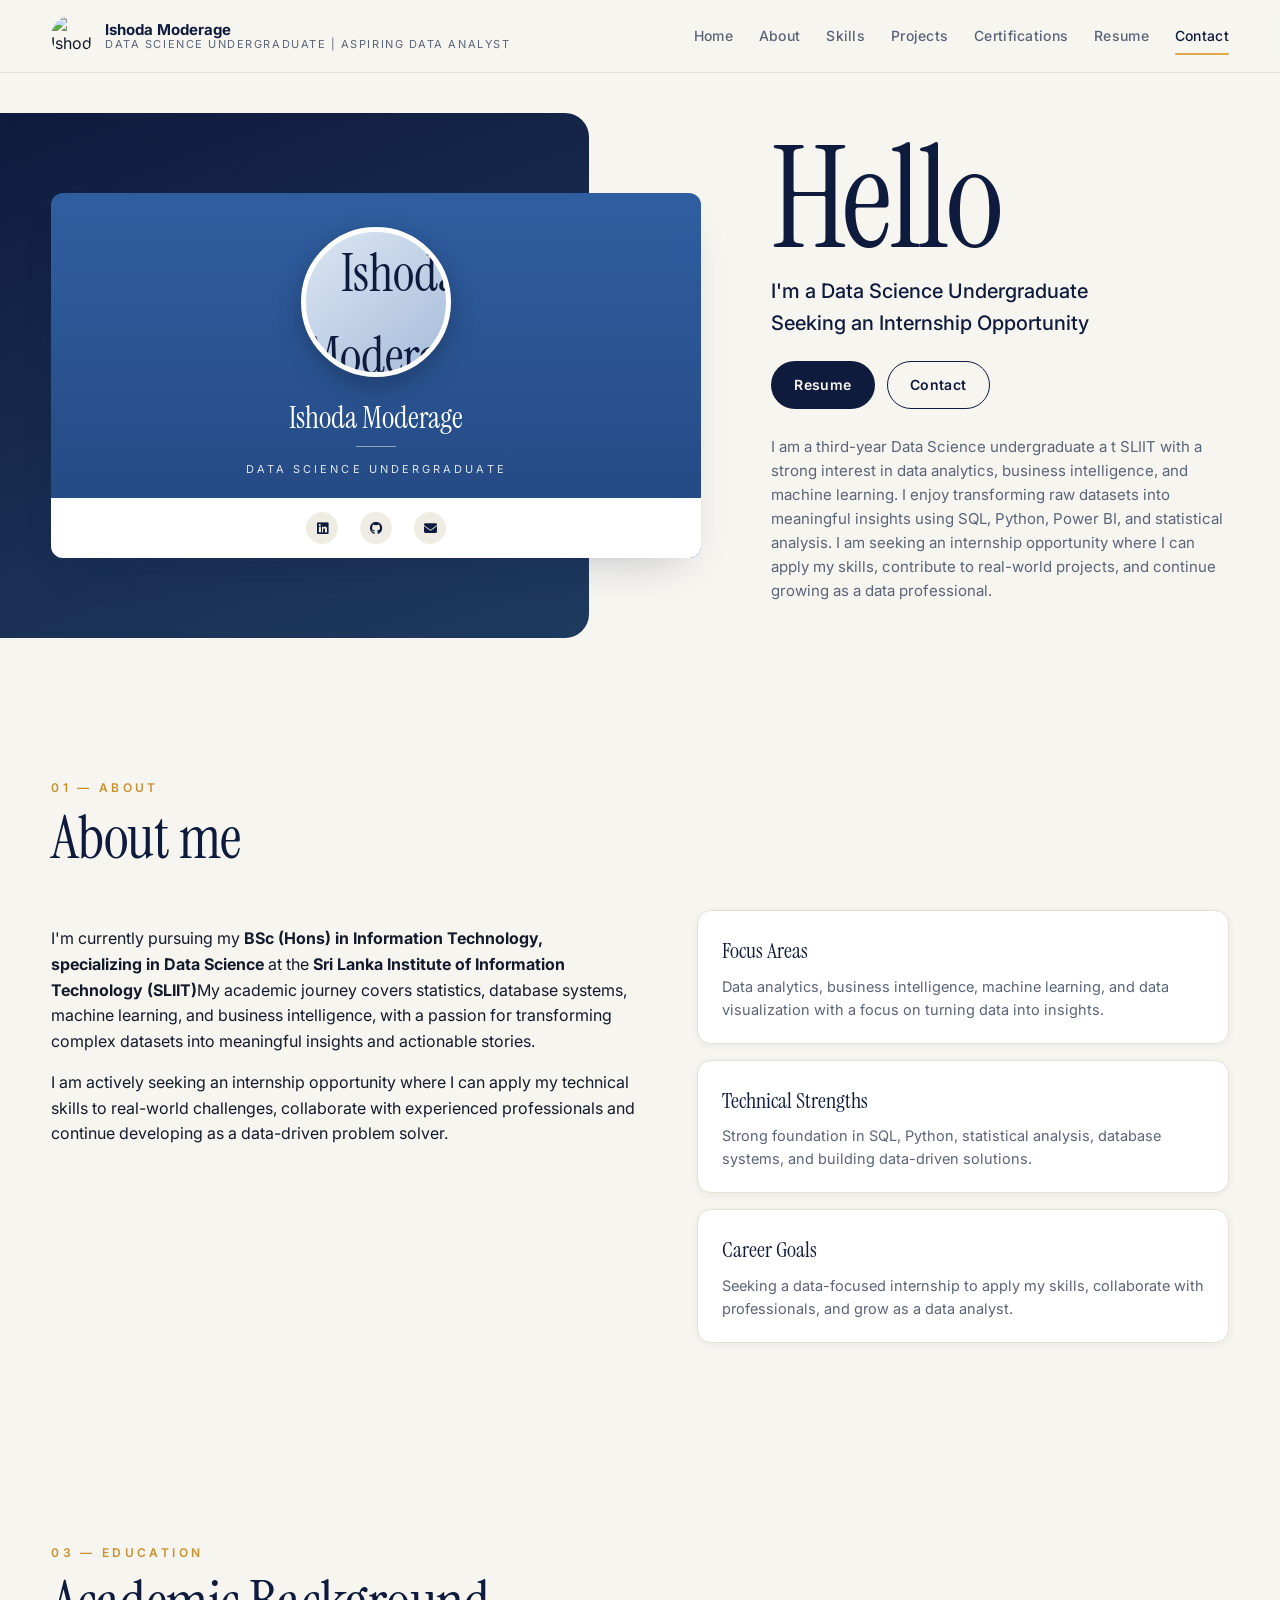
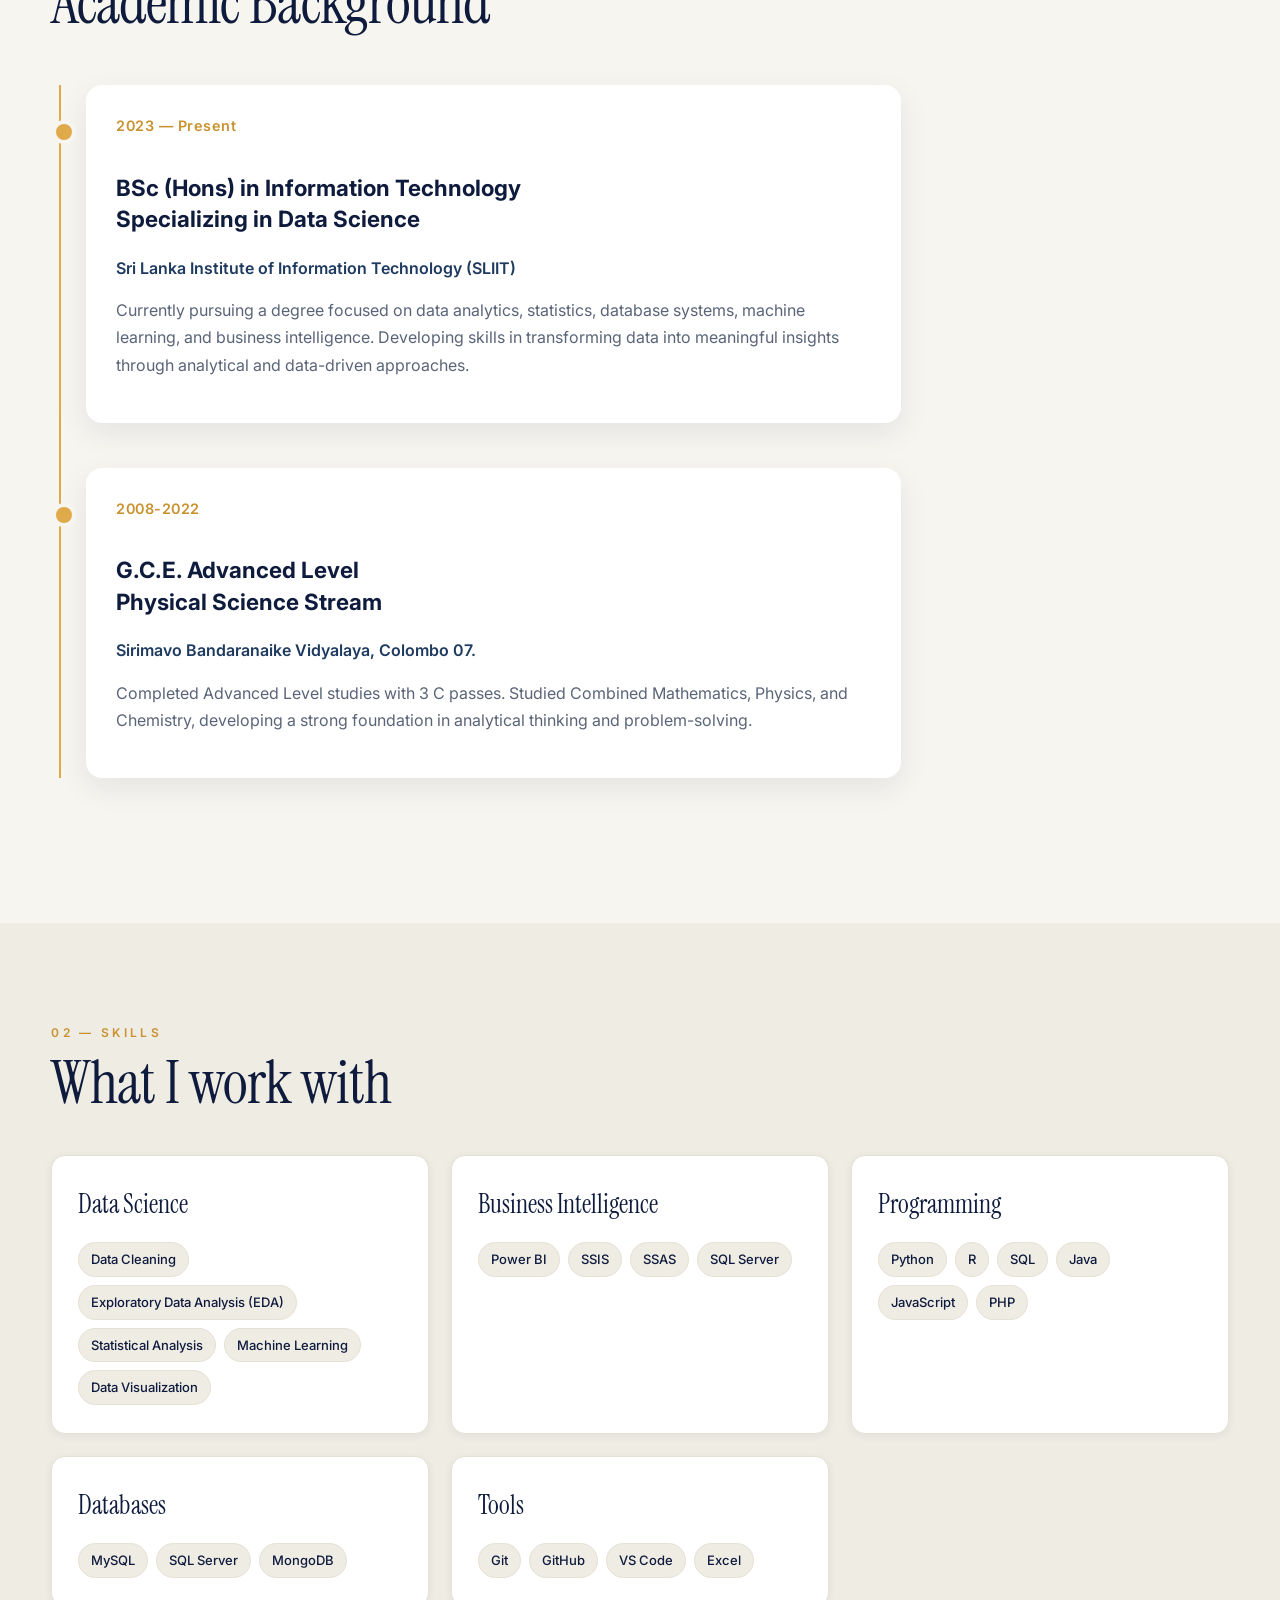
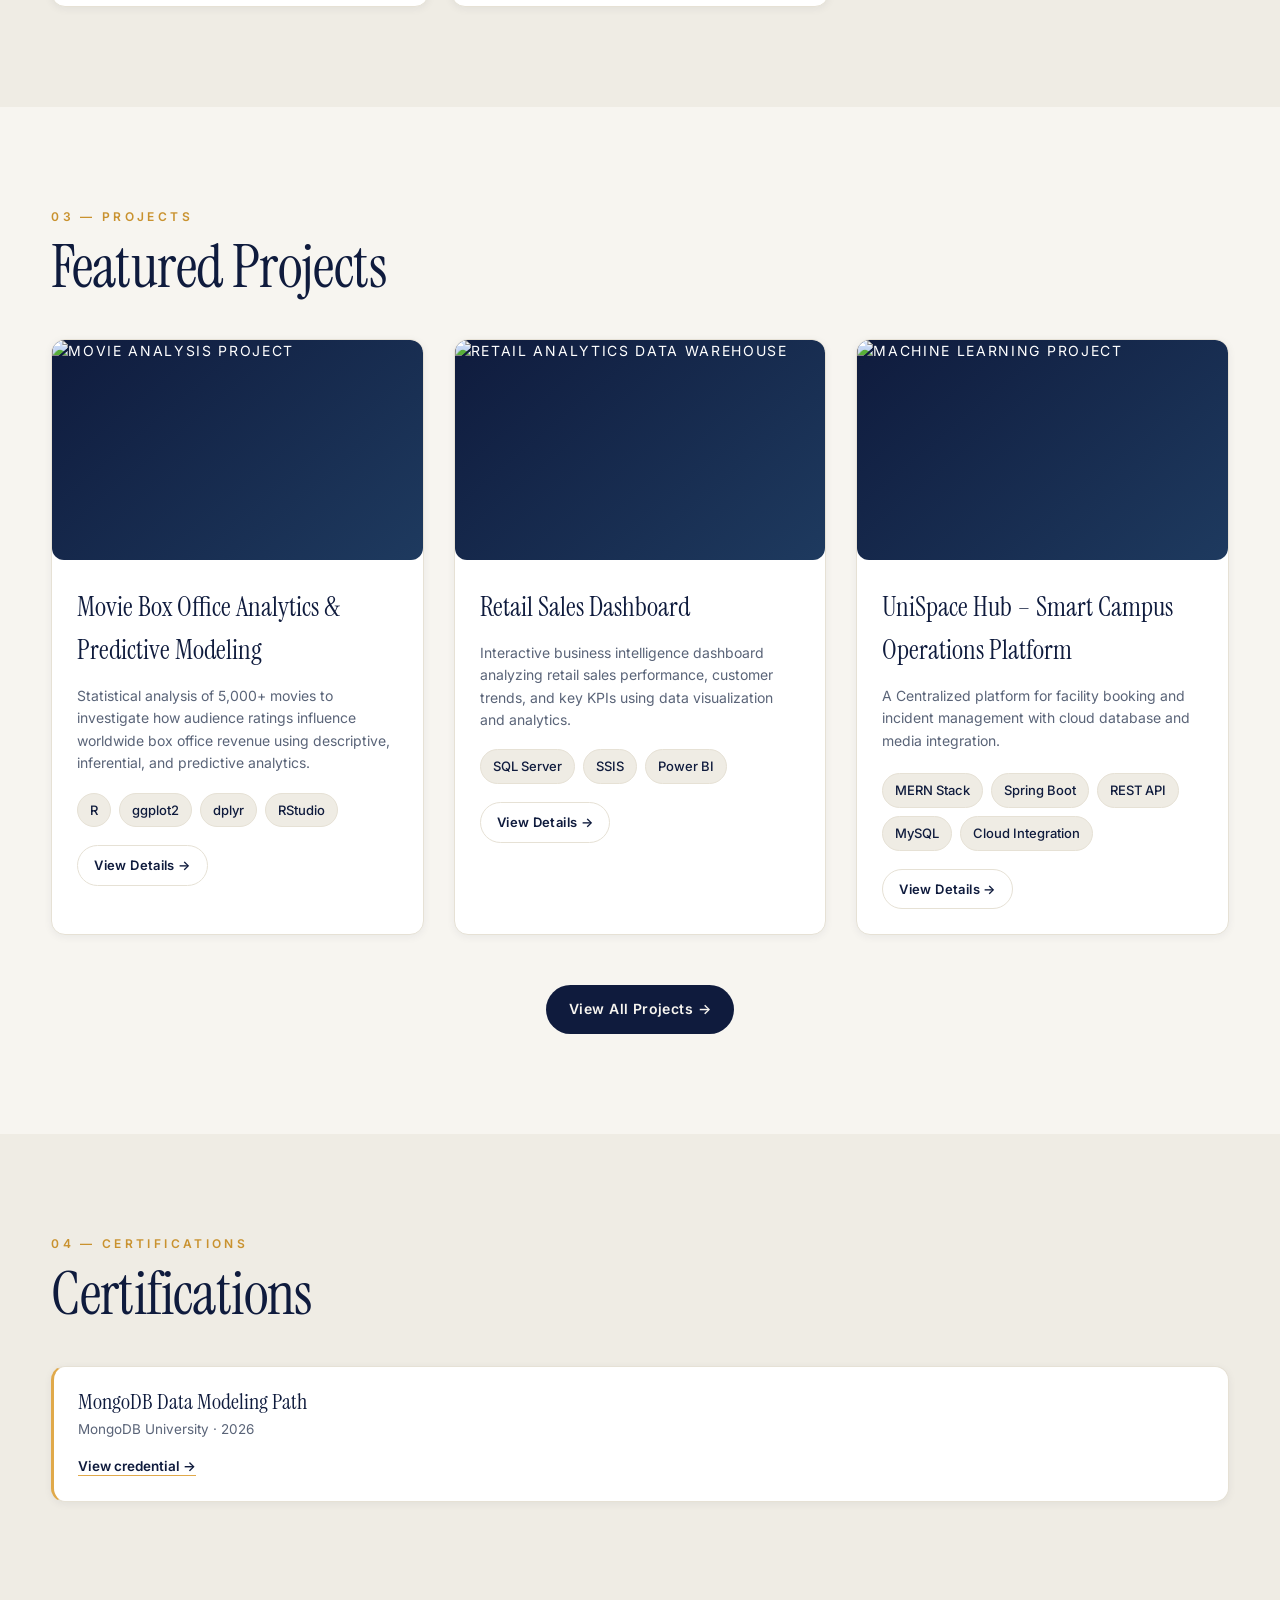
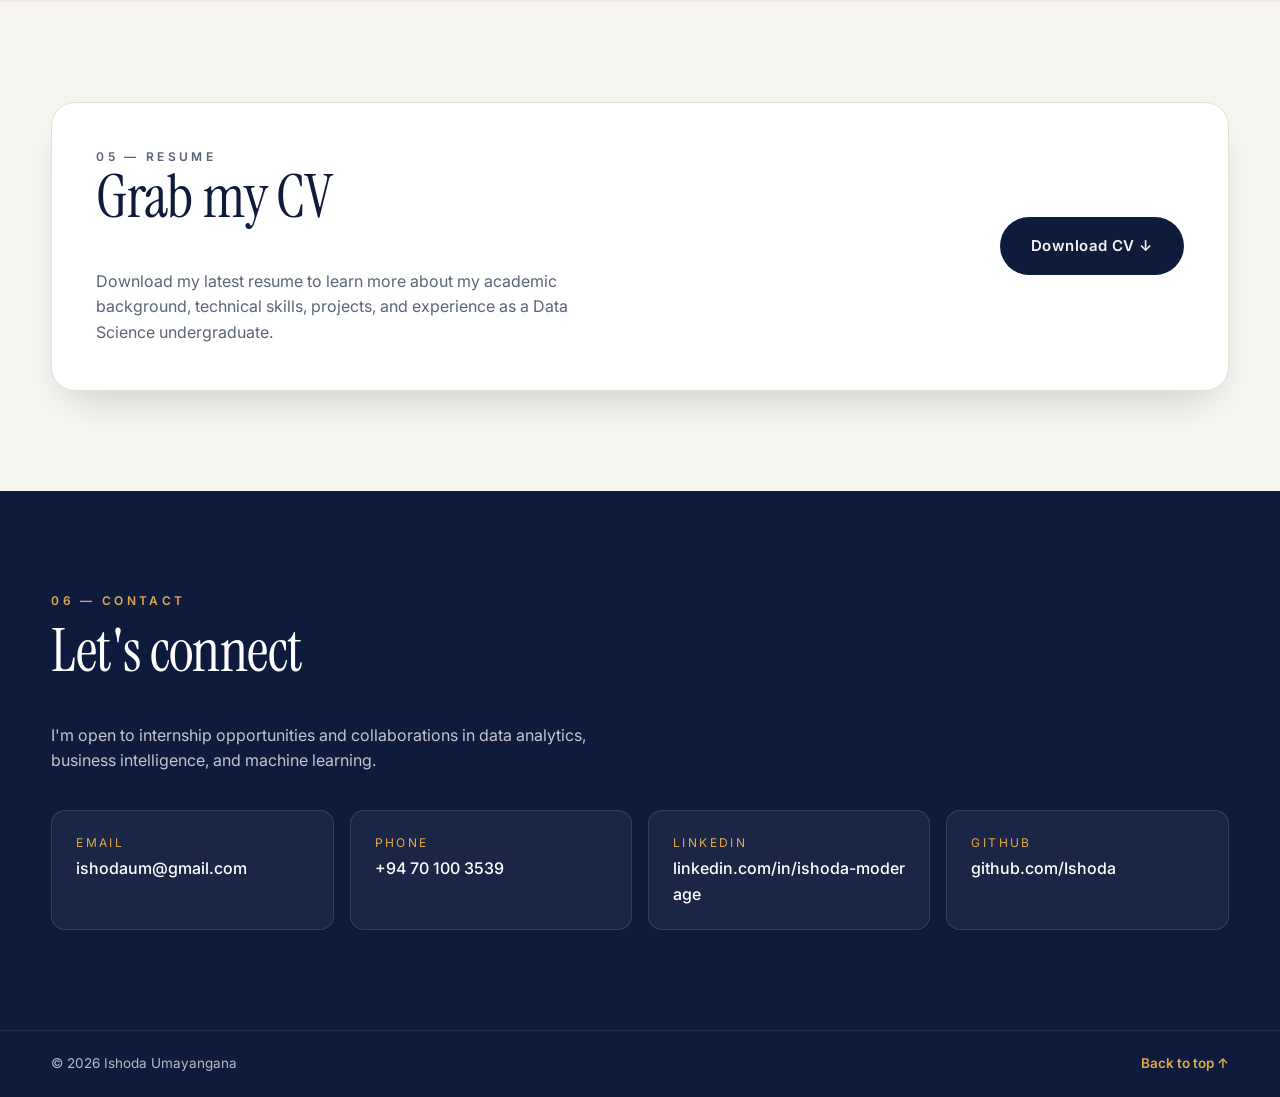
==== commit 13768b19: "update home page" ====
--- a/index.html
+++ b/index.html
@@ -11,7 +11,7 @@
     <meta name="author" content="Ishoda Umayangana" />
     <meta
       property="og:title"
-      content="Ishoda Umayangana — Data Science Undergraduate"
+      content="Ishoda Moderage — Data Science Undergraduate"
     />
     <meta
       property="og:description"
@@ -29,23 +29,24 @@
       href="https://fonts.googleapis.com/css2?family=Instrument+Serif:ital@0;1&family=Inter:wght@400;500;600;700&display=swap"
       rel="stylesheet"
     />
+    <link
+      rel="stylesheet"
+      href="https://cdnjs.cloudflare.com/ajax/libs/font-awesome/6.5.2/css/all.min.css"
+    />
     <link rel="stylesheet" href="styles.css" />
     <link rel="stylesheet" href="header.css" />
     <script src="script.js" defer></script>
   </head>
   <body>
-
-
-
-
     <!-- HEADER / NAV -->
     <header class="site-header">
       <div class="container nav-inner">
         <a href="#home" class="brand">
-          <span class="brand-mark">IM</span>
+          <img src="profile.jpg" alt="Ishoda Umayangana" class="brand-image" />
+
           <span class="brand-text">
             <strong>Ishoda Moderage</strong>
-            <em>Data Science Undergraduate</em>
+            <em>DATA SCIENCE UNDERGRADUATE | ASPIRING DATA ANALYST</em>
           </span>
         </a>
         <button
@@ -68,19 +69,42 @@
       </div>
     </header>
     <main>
+
+
+
+
+
       <!-- HERO -->
       <section id="home" class="hero">
         <div class="hero-bg" aria-hidden="true"></div>
         <div class="container hero-inner">
           <aside class="profile-card reveal">
-            <div class="avatar" aria-hidden="true">IU</div>
-            <h2 class="profile-name">Ishoda<br />Moderage</h2>
+            <div class="avatar">
+              <img src="profile.jpg" alt="Ishoda Moderage" />
+            </div>
+            <h2 class="profile-name">Ishoda Moderage</h2>
             <div class="divider"></div>
-            <p class="profile-role">DATA SCIENCE<br />UNDERGRADUATE</p>
+            <p class="profile-role">DATA SCIENCE UNDERGRADUATE</p>
             <div class="socials">
-              <a href="#" aria-label="LinkedIn">in</a>
-              <a href="#" aria-label="GitHub">gh</a>
-              <a href="mailto:ishodaum@gmail.com" aria-label="Email">@</a>
+              <a
+                href="https://www.linkedin.com/in/ishoda-moderage-830268370"
+                target="_blank"
+                aria-label="LinkedIn"
+              >
+                <i class="fa-brands fa-linkedin"></i>
+              </a>
+
+              <a
+                href="https://github.com/Ishoda"
+                target="_blank"
+                aria-label="GitHub"
+              >
+                <i class="fa-brands fa-github"></i>
+              </a>
+
+              <a href="mailto:ishodaum@gmail.com" aria-label="Email">
+                <i class="fa-solid fa-envelope"></i>
+              </a>
             </div>
           </aside>
           <div class="hero-copy reveal">
@@ -90,19 +114,31 @@
               Seeking an Internship Opportunity
             </p>
             <div class="cta-row">
-              <a href="#resume" class="btn btn-primary">Resume</a>
+              <a
+                href="assets/Ishoda Moderage - Resume.pdf"
+                class="btn btn-primary"
+                target="_blank"
+                >Resume</a
+              >
               <a href="#contact" class="btn btn-ghost">Contact</a>
             </div>
             <p class="intro">
-              I am a third-year Data Science undergraduate at SLIIT with a
+              I am a third-year Data Science undergraduate a t SLIIT with a
               strong interest in data analytics, business intelligence, and
-              machine learning. I enjoy transforming raw data into meaningful
-              insights using SQL, Python, and Power BI — and I'm eager to bring
-              that curiosity to a team where I can learn, contribute, and grow.
+              machine learning. I enjoy transforming raw datasets into
+              meaningful insights using SQL, Python, Power BI, and statistical
+              analysis. I am seeking an internship opportunity where I can apply
+              my skills, contribute to real-world projects, and continue growing
+              as a data professional.
             </p>
           </div>
         </div>
       </section>
+
+
+
+
+
       <!-- ABOUT -->
       <section id="about" class="section">
         <div class="container">
@@ -119,82 +155,189 @@
                 at the
                 <strong
                   >Sri Lanka Institute of Information Technology (SLIIT)</strong
-                >. My studies span statistics, database systems, machine
-                learning, and business intelligence — and my favorite part of
-                any project is the moment scattered numbers turn into a clear
-                story.
+                >My academic journey covers statistics, database systems,
+                machine learning, and business intelligence, with a passion for
+                transforming complex datasets into meaningful insights and
+                actionable stories.
               </p>
               <p>
-                I'm actively looking for an <strong>internship</strong> where I
-                can apply what I've learned to real problems, work alongside
-                experienced engineers and analysts, and keep sharpening my
-                craft.
+                I am actively seeking an internship opportunity where I can
+                apply my technical skills to real-world challenges, collaborate
+                with experienced professionals and continue developing as a
+                data-driven problem solver.
               </p>
             </div>
             <div class="about-cards reveal">
               <div class="mini-card">
-                <h3>Interests</h3>
+                <h3>Focus Areas</h3>
                 <p>
-                  Data analytics, business intelligence, machine learning,
-                  dashboarding.
+                  Data analytics, business intelligence, machine learning, and
+                  data visualization with a focus on turning data into insights.
                 </p>
               </div>
+
               <div class="mini-card">
-                <h3>Strengths</h3>
+                <h3>Technical Strengths</h3>
                 <p>
-                  Curious, detail-oriented, comfortable moving between SQL,
-                  Python, and visual tools.
+                  Strong foundation in SQL, Python, statistical analysis,
+                  database systems, and building data-driven solutions.
                 </p>
               </div>
+
               <div class="mini-card">
-                <h3>Goals</h3>
+                <h3>Career Goals</h3>
                 <p>
-                  Land a data-focused internship, contribute to production
-                  analytics work, and build an end-to-end ML project.
+                  Seeking a data-focused internship to apply my skills,
+                  collaborate with professionals, and grow as a data analyst.
                 </p>
               </div>
             </div>
           </div>
         </div>
       </section>
+
+
+
+
+
+
+
+            <!-- EDUCATION -->
+      <section id="education" class="section">
+        <div class="container">
+
+          <p class="eyebrow">03 — Education</p>
+          <h2 class="section-title">Academic Background</h2>
+
+          <div class="education-timeline">
+
+            <!-- University -->
+            <div class="education-item reveal">
+              <div class="education-year">2023 — Present</div>
+
+              <h3>
+                BSc (Hons) in Information Technology
+                <br>
+                Specializing in Data Science
+              </h3>
+
+              <h4>
+                Sri Lanka Institute of Information Technology (SLIIT)
+              </h4>
+
+              <p>
+                Currently pursuing a degree focused on data analytics,
+                statistics, database systems, machine learning, and
+                business intelligence. Developing skills in transforming
+                data into meaningful insights through analytical and
+                data-driven approaches.
+              </p>
+            </div>
+
+
+            <!-- Advanced Level -->
+            <div class="education-item reveal">
+              <div class="education-year">2008-2022</div>
+
+              <h3>
+                G.C.E. Advanced Level
+                <br>
+                Physical Science Stream
+              </h3>
+
+              <h4>
+                Sirimavo Bandaranaike Vidyalaya, Colombo 07.
+              </h4>
+
+              <p>
+                Completed Advanced Level studies with 3 C passes.
+                Studied Combined Mathematics, Physics, and Chemistry,
+                developing a strong foundation in analytical thinking
+                and problem-solving.
+              </p>
+            </div>
+
+
+          </div>
+
+        </div>
+</section>
+
+
+
       <!-- SKILLS -->
       <section id="skills" class="section section-alt">
         <div class="container">
           <p class="eyebrow">02 — Skills</p>
           <h2 class="section-title">What I work with</h2>
+
           <div class="skills-grid">
+            
+            <!-- Data Science -->
+            <div class="skill-card reveal">
+              <h3>Data Science</h3>
+              <div class="chips">
+                <span class="chip">Data Cleaning</span>
+                <span class="chip">Exploratory Data Analysis (EDA)</span>
+                <span class="chip">Statistical Analysis</span>
+                <span class="chip">Machine Learning</span>
+                <span class="chip">Data Visualization</span>
+              </div>
+            </div>
+            
+            <!-- Business Intelligence -->
+            <div class="skill-card reveal">
+              <h3>Business Intelligence</h3>
+              <div class="chips">
+                <span class="chip">Power BI</span>
+                <span class="chip">SSIS</span>
+                <span class="chip">SSAS</span>
+                <span class="chip">SQL Server</span>
+              </div>
+            </div>
+
+            <!-- Programming -->
             <div class="skill-card reveal">
               <h3>Programming</h3>
               <div class="chips">
                 <span class="chip">Python</span>
                 <span class="chip">R</span>
                 <span class="chip">SQL</span>
+                <span class="chip">Java</span>
                 <span class="chip">JavaScript</span>
-              </div>
-            </div>
+                <span class="chip">PHP</span>
+              </div>
+            </div>
+
+            <!-- Databases -->
             <div class="skill-card reveal">
-              <h3>Data Analysis</h3>
+              <h3>Databases</h3>
               <div class="chips">
-                <span class="chip">Data Cleaning</span>
-                <span class="chip">Data Visualization</span>
-                <span class="chip">Statistical Analysis</span>
-                <span class="chip">EDA</span>
-              </div>
-            </div>
+                <span class="chip">MySQL</span>
+                <span class="chip">SQL Server</span>
+                <span class="chip">MongoDB</span>
+              </div>
+            </div>
+
+            <!-- Tools -->
             <div class="skill-card reveal">
               <h3>Tools</h3>
               <div class="chips">
-                <span class="chip">Power BI</span>
+                <span class="chip">Git</span>
+                <span class="chip">GitHub</span>
+                <span class="chip">VS Code</span>
                 <span class="chip">Excel</span>
-                <span class="chip">MongoDB</span>
-                <span class="chip">MySQL</span>
-                <span class="chip">SQL Server</span>
-                <span class="chip">Git / GitHub</span>
-              </div>
-            </div>
-          </div>
-        </div>
-      </section>
+              </div>
+            </div>
+          </div>
+        </div>
+      </section>
+
+
+
+
+
+
       <!-- PROJECTS -->
       <section id="projects" class="section">
         <div class="container">
@@ -207,7 +350,10 @@
             <!-- Movie Analysis -->
             <article class="project-card reveal">
               <div class="project-image">
-                <span>Movie Analysis</span>
+                <img
+                  src="assets/images/movie-analysis.png"
+                  alt="Movie Analysis Project"
+                />
               </div>
 
               <div class="project-content">
@@ -235,15 +381,19 @@
             <!-- Power BI -->
             <article class="project-card reveal">
               <div class="project-image">
-                <span>Retail Analytics Data Warehouse</span>
+                <img
+                  src="assets/images/retail-analytics.png"
+                  alt="Retail Analytics Data Warehouse"
+                />
               </div>
 
               <div class="project-content">
                 <h3>Retail Sales Dashboard</h3>
 
                 <p>
-                  Interactive business intelligence dashboard analysing sales
-                  trends and KPIs.
+                  Interactive business intelligence dashboard analyzing 
+                  retail sales performance, customer trends, and key KPIs 
+                  using data visualization and analytics.
                 </p>
 
                 <div class="chips">
@@ -258,24 +408,25 @@
               </div>
             </article>
 
-            <!-- ML -->
+            
             <article class="project-card reveal">
               <div class="project-image">
-                <span>ML Project</span>
+                <img src="assets/images/ml-project.png" alt="Machine Learning Project">
               </div>
 
               <div class="project-content">
                 <h3>UniSpace Hub – Smart Campus Operations Platform</h3>
 
                 <p>
-                  ACentralized platform for facility booking and incident
+                  A Centralized platform for facility booking and incident
                   management with cloud database and media integration.
                 </p>
 
                 <div class="chips">
-                  <span class="chip">Full Stack Web Application</span>
-                  <span class="chip">MERN / Spring Boot</span>
+                  <span class="chip">MERN Stack</span>
+                  <span class="chip">Spring Boot</span>
                   <span class="chip">REST API</span>
+                  <span class="chip">MySQL</span>
                   <span class="chip">Cloud Integration</span>
                 </div>
 
@@ -293,6 +444,12 @@
           </div>
         </div>
       </section>
+
+
+
+
+
+
       <!-- CERTIFICATIONS -->
       <section id="certifications" class="section section-alt">
         <div class="container">
@@ -301,32 +458,19 @@
           <div class="cert-grid">
             <div class="cert-card reveal">
               <h3>MongoDB Data Modeling Path</h3>
-              <p class="muted">MongoDB University · 2025</p>
-              <a href="#" class="link">View credential →</a>
-            </div>
-            <div class="cert-card reveal">
-              <h3>SQL (Intermediate)</h3>
-              <p class="muted">HackerRank · 2024</p>
-              <a href="#" class="link">View credential →</a>
-            </div>
-            <div class="cert-card reveal">
-              <h3>Google Data Analytics</h3>
-              <p class="muted">Coursera · 2024</p>
-              <a href="#" class="link">View credential →</a>
-            </div>
-            <div class="cert-card reveal">
-              <h3>Python for Data Science</h3>
-              <p class="muted">IBM / Coursera · 2024</p>
-              <a href="#" class="link">View credential →</a>
-            </div>
-            <div class="cert-card reveal">
-              <h3>Power BI Essentials</h3>
-              <p class="muted">Microsoft Learn · 2025</p>
-              <a href="#" class="link">View credential →</a>
-            </div>
-          </div>
-        </div>
-      </section>
+              <p class="muted">MongoDB University · 2026</p>
+              <a href="assets/ishoda-moderage-8a42c93f-de94-44b3-a6ef-e6d088dd6541-certificate.pdf" class="link" target="_blank">View credential →</a>
+            </div>
+            
+          </div>
+        </div>
+      </section>
+
+
+
+
+
+
       <!-- RESUME -->
       <section id="resume" class="section">
         <div class="container resume-inner reveal">
@@ -334,54 +478,76 @@
             <p class="eyebrow">05 — Resume</p>
             <h2 class="section-title">Grab my CV</h2>
             <p>
-              A one-page snapshot of my education, skills, projects, and
-              certifications. A PDF preview can be embedded here later.
+              Download my latest resume to learn more about my academic 
+              background, technical skills, projects, and experience as a Data Science undergraduate.
             </p>
           </div>
-          <a href="#" class="btn btn-primary btn-large" download
+          <a href="assets/Ishoda Moderage - Resume.pdf" class="btn btn-primary btn-large" download
             >Download CV ↓</a
           >
         </div>
       </section>
-      <!-- CONTACT -->
+
+
+
+
+
+
+            <!-- CONTACT -->
       <section id="contact" class="section section-dark">
         <div class="container">
           <p class="eyebrow light">06 — Contact</p>
-          <h2 class="section-title light">Let's talk</h2>
+          <h2 class="section-title light">Let's connect</h2>
+
           <p class="contact-lead">
-            I'm open to internship opportunities, collaborations, and a good
-            data conversation. The fastest way to reach me is email.
+            I'm open to internship opportunities and collaborations 
+            in data analytics, business intelligence, and machine learning.
           </p>
+
           <div class="contact-grid">
-            <a class="contact-card reveal" href="mailto:ishoda.abc@gmail.com">
+
+            <a class="contact-card reveal" href="mailto:ishodaum@gmail.com">
               <span class="label">Email</span>
-              <span class="value">ishoda.abc@gmail.com</span>
+              <span class="value">ishodaum@gmail.com</span>
             </a>
-            <a class="contact-card reveal" href="tel:+94771234567">
+
+            <a class="contact-card reveal" href="tel:+94701003539">
               <span class="label">Phone</span>
-              <span class="value">+94 77 123 4567</span>
+              <span class="value">+94 70 100 3539</span>
             </a>
+
             <a
               class="contact-card reveal"
-              href="#"
+              href="https://www.linkedin.com/in/ishoda-moderage-830268370"
               target="_blank"
               rel="noopener"
             >
               <span class="label">LinkedIn</span>
-              <span class="value">linkedin.com/in/ishoda-umayangana</span>
+              <span class="value">linkedin.com/in/ishoda-moderage</span>
             </a>
+
             <a
               class="contact-card reveal"
-              href="#"
+              href="https://github.com/Ishoda"
               target="_blank"
               rel="noopener"
             >
               <span class="label">GitHub</span>
-              <span class="value">github.com/ishoda-u</span>
+              <span class="value">github.com/Ishoda</span>
             </a>
-          </div>
-        </div>
-      </section>
+
+          </div>
+        </div>
+      </section>
+
+
+
+
+
+
+
+      
+
     </main>
     <footer class="site-footer">
       <div class="container footer-inner">
--- a/styles.css
+++ b/styles.css
@@ -18,8 +18,13 @@
   --nav-h: 72px;
 }
 /* ---------- Reset / base ---------- */
-* { box-sizing: border-box; }
-html { scroll-behavior: smooth; -webkit-text-size-adjust: 100%; }
+* {
+  box-sizing: border-box;
+}
+html {
+  scroll-behavior: smooth;
+  -webkit-text-size-adjust: 100%;
+}
 body {
   margin: 0;
   font-family: var(--sans);
@@ -28,18 +33,40 @@
   line-height: 1.6;
   -webkit-font-smoothing: antialiased;
 }
-img { max-width: 100%; display: block; }
-a { color: inherit; text-decoration: none; }
-ul { margin: 0.5rem 0 0; padding-left: 1.1rem; }
-ul li { margin-bottom: 0.25rem; }
-:focus-visible { outline: 2px solid var(--gold); outline-offset: 3px; border-radius: 6px; }
-.container { width: min(1180px, 92%); margin: 0 auto; }
-section { scroll-margin-top: calc(var(--nav-h) + 12px); }
+img {
+  max-width: 100%;
+  display: block;
+}
+a {
+  color: inherit;
+  text-decoration: none;
+}
+ul {
+  margin: 0.5rem 0 0;
+  padding-left: 1.1rem;
+}
+ul li {
+  margin-bottom: 0.25rem;
+}
+:focus-visible {
+  outline: 2px solid var(--gold);
+  outline-offset: 3px;
+  border-radius: 6px;
+}
+.container {
+  width: min(1180px, 92%);
+  margin: 0 auto;
+}
+section {
+  scroll-margin-top: calc(var(--nav-h) + 12px);
+}
 /* ---------- Header ---------- */
 
-
-
-.brand-text strong { font-weight: 700; font-size: 15px; color: var(--navy); }
+.brand-text strong {
+  font-weight: 700;
+  font-size: 15px;
+  color: var(--navy);
+}
 .brand-text em {
   font-style: normal;
   font-size: 11px;
@@ -48,37 +75,85 @@
   color: var(--slate);
 }
 
-.nav-link:hover { color: var(--navy); }
-.nav-link.active { color: var(--navy); }
+.nav-link:hover {
+  color: var(--navy);
+}
+.nav-link.active {
+  color: var(--navy);
+}
 .nav-link.active::after {
   content: "";
-  position: absolute; left: 0; right: 0; bottom: -2px;
-  height: 2px; background: var(--gold); border-radius: 2px;
-}
-
-
-.nav-toggle[aria-expanded="true"] span:nth-child(1) { transform: translateY(7px) rotate(45deg); }
-.nav-toggle[aria-expanded="true"] span:nth-child(2) { opacity: 0; }
-.nav-toggle[aria-expanded="true"] span:nth-child(3) { transform: translateY(-7px) rotate(-45deg); }
+  position: absolute;
+  left: 0;
+  right: 0;
+  bottom: -2px;
+  height: 2px;
+  background: var(--gold);
+  border-radius: 2px;
+}
+
+.nav-toggle[aria-expanded="true"] span:nth-child(1) {
+  transform: translateY(7px) rotate(45deg);
+}
+.nav-toggle[aria-expanded="true"] span:nth-child(2) {
+  opacity: 0;
+}
+.nav-toggle[aria-expanded="true"] span:nth-child(3) {
+  transform: translateY(-7px) rotate(-45deg);
+}
 /* ---------- Buttons ---------- */
 .btn {
-  display: inline-flex; align-items: center; justify-content: center;
+  display: inline-flex;
+  align-items: center;
+  justify-content: center;
   padding: 12px 22px;
-  font-family: var(--sans); font-weight: 600; font-size: 14px;
+  font-family: var(--sans);
+  font-weight: 600;
+  font-size: 14px;
   letter-spacing: 0.03em;
   border-radius: 999px;
   border: 1.5px solid transparent;
   cursor: pointer;
-  transition: transform 0.15s ease, background 0.2s, color 0.2s, box-shadow 0.2s;
-}
-.btn:hover { transform: translateY(-1px); }
-.btn-primary { background: var(--navy); color: var(--bg); }
-.btn-primary:hover { background: var(--navy-2); box-shadow: var(--shadow-md); }
-.btn-ghost { background: transparent; color: var(--navy); border-color: var(--navy); }
-.btn-ghost:hover { background: var(--navy); color: var(--bg); }
-.btn-small { padding: 9px 16px; font-size: 13px; background: transparent; color: var(--navy); border-color: var(--border); }
-.btn-small:hover { border-color: var(--navy); }
-.btn-large { padding: 16px 30px; font-size: 15px; }
+  transition:
+    transform 0.15s ease,
+    background 0.2s,
+    color 0.2s,
+    box-shadow 0.2s;
+}
+.btn:hover {
+  transform: translateY(-1px);
+}
+.btn-primary {
+  background: var(--navy);
+  color: var(--bg);
+}
+.btn-primary:hover {
+  background: var(--navy-2);
+  box-shadow: var(--shadow-md);
+}
+.btn-ghost {
+  background: transparent;
+  color: var(--navy);
+  border-color: var(--navy);
+}
+.btn-ghost:hover {
+  background: var(--navy);
+  color: var(--bg);
+}
+.btn-small {
+  padding: 9px 16px;
+  font-size: 13px;
+  background: transparent;
+  color: var(--navy);
+  border-color: var(--border);
+}
+.btn-small:hover {
+  border-color: var(--navy);
+}
+.btn-large {
+  padding: 16px 30px;
+  font-size: 15px;
+}
 /* ---------- Hero ---------- */
 .hero {
   position: relative;
@@ -87,7 +162,9 @@
 }
 .hero-bg {
   position: absolute;
-  top: 40px; bottom: 40px; left: 0;
+  top: 40px;
+  bottom: 40px;
+  left: 0;
   width: var(--hero-bg-w);
   background: linear-gradient(160deg, var(--navy) 0%, var(--navy-2) 100%);
   border-radius: 0 24px 24px 0;
@@ -111,15 +188,18 @@
   transform: translateX(1000px); /* increase this value */
 }
 .avatar {
-  width: 128px; height: 128px;
+  width: 128px;
+  height: 128px;
   border-radius: 50%;
   margin: 0 auto 18px;
   background: linear-gradient(140deg, #dbe6f3, #a7bcda);
   color: var(--navy);
-  display: grid; place-items: center;
-  font-family: var(--serif); font-size: 52px;
+  display: grid;
+  place-items: center;
+  font-family: var(--serif);
+  font-size: 52px;
   border: 5px solid #fff;
-  box-shadow: 0 8px 24px rgba(0,0,0,0.25);
+  box-shadow: 0 8px 24px rgba(0, 0, 0, 0.25);
 }
 .profile-name {
   font-family: var(--serif);
@@ -128,28 +208,45 @@
   line-height: 1.1;
   margin: 0 0 12px;
 }
-.divider { width: 40px; height: 1px; background: rgba(255,255,255,0.5); margin: 10px auto 14px; }
+.divider {
+  width: 40px;
+  height: 1px;
+  background: rgba(255, 255, 255, 0.5);
+  margin: 10px auto 14px;
+}
 .profile-role {
   font-size: 11px;
   letter-spacing: 0.28em;
-  color: rgba(255,255,255,0.85);
+  color: rgba(255, 255, 255, 0.85);
   margin: 0 0 18px;
 }
 .socials {
   background: #fff;
   margin: 20px -26px -22px;
   padding: 14px;
-  display: flex; justify-content: center; gap: 22px;
+  display: flex;
+  justify-content: center;
+  gap: 22px;
   border-radius: 0 0 12px 12px;
 }
 .socials a {
-  width: 32px; height: 32px; border-radius: 50%;
-  background: var(--bg-alt); color: var(--navy);
-  display: grid; place-items: center;
-  font-size: 13px; font-weight: 700;
-  transition: background 0.2s, color 0.2s;
-}
-.socials a:hover { background: var(--navy); color: var(--gold); }
+  width: 32px;
+  height: 32px;
+  border-radius: 50%;
+  background: var(--bg-alt);
+  color: var(--navy);
+  display: grid;
+  place-items: center;
+  font-size: 13px;
+  font-weight: 700;
+  transition:
+    background 0.2s,
+    color 0.2s;
+}
+.socials a:hover {
+  background: var(--navy);
+  color: var(--gold);
+}
 .hero-copy .display {
   font-family: var(--serif);
   font-weight: 400;
@@ -165,21 +262,39 @@
   color: var(--navy);
   margin: 0 0 22px;
 }
-.cta-row { display: flex; gap: 12px; margin-bottom: 26px; flex-wrap: wrap; }
+.cta-row {
+  display: flex;
+  gap: 12px;
+  margin-bottom: 26px;
+  flex-wrap: wrap;
+}
 .hero-copy .intro {
   max-width: 560px;
   color: var(--slate);
   font-size: 15px;
 }
 /* ---------- Sections ---------- */
-.section { padding: 100px 0; }
-.section-alt { background: var(--bg-alt); }
-.section-dark { background: var(--navy); color: #dfe4ef; }
+.section {
+  padding: 100px 0;
+}
+.section-alt {
+  background: var(--bg-alt);
+}
+.section-dark {
+  background: var(--navy);
+  color: #dfe4ef;
+}
 .eyebrow {
-  font-size: 12px; letter-spacing: 0.28em; text-transform: uppercase;
-  color: var(--gold-2); margin: 0 0 10px; font-weight: 600;
-}
-.eyebrow.light { color: var(--gold); }
+  font-size: 12px;
+  letter-spacing: 0.28em;
+  text-transform: uppercase;
+  color: var(--gold-2);
+  margin: 0 0 10px;
+  font-weight: 600;
+}
+.eyebrow.light {
+  color: var(--gold);
+}
 .section-title {
   font-family: var(--serif);
   font-weight: 400;
@@ -189,7 +304,9 @@
   line-height: 1.05;
   letter-spacing: -0.01em;
 }
-.section-title.light { color: #fff; }
+.section-title.light {
+  color: #fff;
+}
 /* About */
 .grid-2 {
   display: grid;
@@ -197,7 +314,10 @@
   gap: 60px;
   align-items: start;
 }
-.about-cards { display: grid; gap: 16px; }
+.about-cards {
+  display: grid;
+  gap: 16px;
+}
 .mini-card {
   background: var(--card);
   border: 1px solid var(--border);
@@ -212,7 +332,113 @@
   font-size: 22px;
   color: var(--navy);
 }
-.mini-card p { margin: 0; color: var(--slate); font-size: 14.5px; }
+.mini-card p {
+  margin: 0;
+  color: var(--slate);
+  font-size: 14.5px;
+}
+
+/* ==========================
+   EDUCATION
+========================== */
+
+.education-timeline {
+  position: relative;
+  max-width: 850px;
+  margin-top: 50px;
+  padding-left: 35px;
+}
+
+/* Vertical line */
+.education-timeline::before {
+  content: "";
+  position: absolute;
+  left: 8px;
+  top: 0;
+  width: 2px;
+  height: 100%;
+  background: var(--gold);
+}
+
+.education-item {
+  position: relative;
+  margin-bottom: 45px;
+  padding: 28px 30px;
+  background: white;
+  border-radius: 16px;
+  box-shadow: 0 10px 30px rgba(15, 27, 61, 0.08);
+}
+
+/* Timeline dot */
+.education-item::before {
+  content: "";
+  position: absolute;
+  left: -34px;
+  top: 35px;
+  width: 16px;
+  height: 16px;
+  background: var(--gold);
+  border-radius: 50%;
+  border: 4px solid var(--bg);
+}
+
+.education-year {
+  display: inline-block;
+  font-size: 0.9rem;
+  font-weight: 600;
+  color: var(--gold-2);
+  margin-bottom: 12px;
+  letter-spacing: 0.5px;
+}
+
+.education-item h3 {
+  margin-bottom: 10px;
+  font-size: 1.4rem;
+  color: var(--navy);
+  line-height: 1.4;
+}
+
+.education-item h4 {
+  margin-bottom: 15px;
+  font-size: 1rem;
+  font-weight: 600;
+  color: var(--navy-2);
+}
+
+.education-item p {
+  color: var(--slate);
+  line-height: 1.7;
+  font-size: 1rem;
+}
+
+
+/* Hover effect */
+.education-item:hover {
+  transform: translateY(-5px);
+  transition: 0.3s ease;
+}
+
+
+/* Mobile responsive */
+@media (max-width: 768px) {
+
+  .education-timeline {
+    padding-left: 25px;
+  }
+
+  .education-item {
+    padding: 22px;
+  }
+
+  .education-item::before {
+    left: -26px;
+  }
+
+  .education-item h3 {
+    font-size: 1.2rem;
+  }
+
+}
 /* Skills */
 .skills-grid {
   display: grid;
@@ -225,9 +451,14 @@
   border-radius: var(--radius);
   padding: 28px 26px;
   box-shadow: var(--shadow-sm);
-  transition: transform 0.25s, box-shadow 0.25s;
-}
-.skill-card:hover { transform: translateY(-4px); box-shadow: var(--shadow-md); }
+  transition:
+    transform 0.25s,
+    box-shadow 0.25s;
+}
+.skill-card:hover {
+  transform: translateY(-4px);
+  box-shadow: var(--shadow-md);
+}
 .skill-card h3 {
   font-family: var(--serif);
   font-weight: 400;
@@ -235,7 +466,11 @@
   color: var(--navy);
   margin: 0 0 16px;
 }
-.chips { display: flex; flex-wrap: wrap; gap: 8px; }
+.chips {
+  display: flex;
+  flex-wrap: wrap;
+  gap: 8px;
+}
 .chip {
   background: var(--bg-alt);
   color: var(--navy);
@@ -254,38 +489,83 @@
   padding: 40px 0;
   border-top: 1px solid var(--border);
 }
-.project:first-of-type { border-top: 0; padding-top: 10px; }
-.project-reverse { direction: rtl; }
-.project-reverse > * { direction: ltr; }
+.project:first-of-type {
+  border-top: 0;
+  padding-top: 10px;
+}
+.project-reverse {
+  direction: rtl;
+}
+.project-reverse > * {
+  direction: ltr;
+}
 .project-media {
   aspect-ratio: 4 / 3;
   border-radius: var(--radius);
   background:
-    radial-gradient(circle at 30% 20%, rgba(224,169,74,0.35), transparent 55%),
+    radial-gradient(
+      circle at 30% 20%,
+      rgba(224, 169, 74, 0.35),
+      transparent 55%
+    ),
     linear-gradient(140deg, var(--navy) 0%, var(--navy-2) 100%);
-  display: grid; place-items: center;
-  color: rgba(255,255,255,0.7);
-  font-size: 14px; letter-spacing: 0.12em; text-transform: uppercase;
+  display: grid;
+  place-items: center;
+  color: rgba(255, 255, 255, 0.7);
+  font-size: 14px;
+  letter-spacing: 0.12em;
+  text-transform: uppercase;
   box-shadow: var(--shadow-md);
 }
 .project-media.alt {
   background:
-    radial-gradient(circle at 70% 30%, rgba(224,169,74,0.5), transparent 55%),
+    radial-gradient(
+      circle at 70% 30%,
+      rgba(224, 169, 74, 0.5),
+      transparent 55%
+    ),
     linear-gradient(140deg, #1e3a5f 0%, #0f1b3d 100%);
 }
+.project-image {
+  width: 100%;
+  height: 220px;
+  overflow: hidden;
+  border-radius: 12px;
+}
+
+.project-image img {
+  width: 100%;
+  height: 100%;
+  object-fit: cover;
+}
 .project-body h3 {
-  font-family: var(--serif); font-weight: 400;
-  font-size: 32px; color: var(--navy);
-  margin: 0 0 12px; line-height: 1.15;
-}
-.project-body .chips { margin-bottom: 14px; }
-.project-body p { color: var(--slate); margin: 0 0 8px; }
+  font-family: var(--serif);
+  font-weight: 400;
+  font-size: 32px;
+  color: var(--navy);
+  margin: 0 0 12px;
+  line-height: 1.15;
+}
+.project-body .chips {
+  margin-bottom: 14px;
+}
+.project-body p {
+  color: var(--slate);
+  margin: 0 0 8px;
+}
 .project-body .label {
-  color: var(--navy); font-weight: 600; font-size: 13px;
-  letter-spacing: 0.1em; text-transform: uppercase;
-  margin-top: 14px; margin-bottom: 2px;
-}
-.project-body ul { color: var(--slate); margin-bottom: 18px; }
+  color: var(--navy);
+  font-weight: 600;
+  font-size: 13px;
+  letter-spacing: 0.1em;
+  text-transform: uppercase;
+  margin-top: 14px;
+  margin-bottom: 2px;
+}
+.project-body ul {
+  color: var(--slate);
+  margin-bottom: 18px;
+}
 /* Certifications */
 .cert-grid {
   display: grid;
@@ -301,231 +581,280 @@
   box-shadow: var(--shadow-sm);
   transition: transform 0.2s;
 }
-.cert-card:hover { transform: translateY(-3px); }
+.cert-card:hover {
+  transform: translateY(-3px);
+}
 .cert-card h3 {
-  font-family: var(--serif); font-weight: 400;
-  color: var(--navy); font-size: 22px;
-  margin: 0 0 4px; line-height: 1.2;
-}
-.muted { color: var(--slate); font-size: 13.5px; margin: 0 0 12px; }
-.link { color: var(--navy); font-weight: 600; font-size: 13.5px; border-bottom: 1px solid var(--gold); padding-bottom: 1px; }
-.link:hover { color: var(--gold-2); }
+  font-family: var(--serif);
+  font-weight: 400;
+  color: var(--navy);
+  font-size: 22px;
+  margin: 0 0 4px;
+  line-height: 1.2;
+}
+.muted {
+  color: var(--slate);
+  font-size: 13.5px;
+  margin: 0 0 12px;
+}
+.link {
+  color: var(--navy);
+  font-weight: 600;
+  font-size: 13.5px;
+  border-bottom: 1px solid var(--gold);
+  padding-bottom: 1px;
+}
+.link:hover {
+  color: var(--gold-2);
+}
 /* Resume */
 .resume-inner {
-  display: flex; align-items: center; justify-content: space-between;
-  gap: 40px; flex-wrap: wrap;
+  display: flex;
+  align-items: center;
+  justify-content: space-between;
+  gap: 40px;
+  flex-wrap: wrap;
   background: var(--card);
   border: 1px solid var(--border);
   border-radius: 24px;
   padding: 44px;
   box-shadow: var(--shadow-md);
 }
-.resume-inner p { color: var(--slate); max-width: 520px; margin: 0; }
+.resume-inner p {
+  color: var(--slate);
+  max-width: 520px;
+  margin: 0;
+}
 /* Contact */
-.contact-lead { max-width: 560px; color: rgba(255,255,255,0.75); margin: 0 0 36px; }
+.contact-lead {
+  max-width: 560px;
+  color: rgba(255, 255, 255, 0.75);
+  margin: 0 0 36px;
+}
 .contact-grid {
   display: grid;
   grid-template-columns: repeat(auto-fit, minmax(260px, 1fr));
   gap: 16px;
 }
 .contact-card {
-  background: rgba(255,255,255,0.05);
-  border: 1px solid rgba(255,255,255,0.12);
+  background: rgba(255, 255, 255, 0.05);
+  border: 1px solid rgba(255, 255, 255, 0.12);
   border-radius: var(--radius);
   padding: 22px 24px;
-  display: flex; flex-direction: column; gap: 4px;
-  transition: background 0.2s, border-color 0.2s, transform 0.2s;
+  display: flex;
+  flex-direction: column;
+  gap: 4px;
+  transition:
+    background 0.2s,
+    border-color 0.2s,
+    transform 0.2s;
 }
 .contact-card:hover {
-  background: rgba(224,169,74,0.1);
+  background: rgba(224, 169, 74, 0.1);
   border-color: var(--gold);
   transform: translateY(-3px);
 }
 .contact-card .label {
-  font-size: 12px; letter-spacing: 0.2em; text-transform: uppercase;
+  font-size: 12px;
+  letter-spacing: 0.2em;
+  text-transform: uppercase;
   color: var(--gold);
 }
-.contact-card .value { font-size: 16px; color: #fff; font-weight: 500; word-break: break-all; }
+.contact-card .value {
+  font-size: 16px;
+  color: #fff;
+  font-weight: 500;
+  word-break: break-all;
+}
 /* Footer */
 .site-footer {
   background: var(--navy);
-  color: rgba(255,255,255,0.7);
+  color: rgba(255, 255, 255, 0.7);
   padding: 22px 0;
-  border-top: 1px solid rgba(255,255,255,0.08);
-}
-.footer-inner { display: flex; justify-content: space-between; align-items: center; font-size: 13.5px; }
-.to-top { color: var(--gold); font-weight: 600; }
-.to-top:hover { color: #fff; }
+  border-top: 1px solid rgba(255, 255, 255, 0.08);
+}
+.footer-inner {
+  display: flex;
+  justify-content: space-between;
+  align-items: center;
+  font-size: 13.5px;
+}
+.to-top {
+  color: var(--gold);
+  font-weight: 600;
+}
+.to-top:hover {
+  color: #fff;
+}
 /* Reveal animation */
 .reveal {
   opacity: 0;
   transform: translateY(20px);
-  transition: opacity 0.7s ease, transform 0.7s ease;
-}
-.reveal.is-visible { opacity: 1; transform: none; }
+  transition:
+    opacity 0.7s ease,
+    transform 0.7s ease;
+}
+.reveal.is-visible {
+  opacity: 1;
+  transform: none;
+}
 /* Responsive */
 @media (max-width: 960px) {
-  .hero { padding: 40px 0 70px; }
-  .hero-bg { width: 100%; top: 0; bottom: auto; height: 340px; border-radius: 0 0 24px 24px; }
-  .hero-inner { grid-template-columns: 1fr; gap: 40px; }
-  .profile-card { max-width: 320px; margin: 20px auto 0; }
-  .profile-card { transform: none; }
-  .hero-copy { text-align: left; }
-  .grid-2 { grid-template-columns: 1fr; gap: 32px; }
-  .skills-grid { grid-template-columns: 1fr; }
-  .project, .project-reverse { grid-template-columns: 1fr; gap: 24px; direction: ltr; padding: 32px 0; }
-  .section { padding: 70px 0; }
-  .resume-inner { padding: 30px; }
+  .hero {
+    padding: 40px 0 70px;
+  }
+  .hero-bg {
+    width: 100%;
+    top: 0;
+    bottom: auto;
+    height: 340px;
+    border-radius: 0 0 24px 24px;
+  }
+  .hero-inner {
+    grid-template-columns: 1fr;
+    gap: 40px;
+  }
+  .profile-card {
+    max-width: 320px;
+    margin: 20px auto 0;
+  }
+  .profile-card {
+    transform: none;
+  }
+  .hero-copy {
+    text-align: left;
+  }
+  .grid-2 {
+    grid-template-columns: 1fr;
+    gap: 32px;
+  }
+  .skills-grid {
+    grid-template-columns: 1fr;
+  }
+  .project,
+  .project-reverse {
+    grid-template-columns: 1fr;
+    gap: 24px;
+    direction: ltr;
+    padding: 32px 0;
+  }
+  .section {
+    padding: 70px 0;
+  }
+  .resume-inner {
+    padding: 30px;
+  }
 }
 @media (max-width: 720px) {
-
-  
-
-  .nav-link:last-child { border-bottom: 0; }
-  .nav-link.active::after { display: none; }
-  .hero-copy .lead { font-size: 17px; }
-  .footer-inner { flex-direction: column; gap: 8px; }
-}
-
-
+  .nav-link:last-child {
+    border-bottom: 0;
+  }
+  .nav-link.active::after {
+    display: none;
+  }
+  .hero-copy .lead {
+    font-size: 17px;
+  }
+  .footer-inner {
+    flex-direction: column;
+    gap: 8px;
+  }
+}
 
 /* ---------- Project Cards ---------- */
 
-
 .project-category {
   font-family: var(--serif);
   font-size: 34px;
-  font-weight:400;
-  color:var(--navy);
-  margin:50px 0 30px;
-}
-
+  font-weight: 400;
+  color: var(--navy);
+  margin: 50px 0 30px;
+}
 
 .project-grid {
-
-  display:grid;
-
-  grid-template-columns:repeat(3,1fr);
-
-  gap:30px;
-
-}
-
-
+  display: grid;
+
+  grid-template-columns: repeat(3, 1fr);
+
+  gap: 30px;
+}
 
 .project-card {
-
-  background:var(--card);
-
-  border:1px solid var(--border);
-
-  border-radius:var(--radius);
-
-  overflow:hidden;
-
-  box-shadow:var(--shadow-sm);
-
-  transition:transform .25s, box-shadow .25s;
-
-}
-
-
+  background: var(--card);
+
+  border: 1px solid var(--border);
+
+  border-radius: var(--radius);
+
+  overflow: hidden;
+
+  box-shadow: var(--shadow-sm);
+
+  transition:
+    transform 0.25s,
+    box-shadow 0.25s;
+}
 
 .project-card:hover {
-
-  transform:translateY(-6px);
-
-  box-shadow:var(--shadow-md);
-
-}
-
-
+  transform: translateY(-6px);
+
+  box-shadow: var(--shadow-md);
+}
 
 .project-image {
-
-  height:220px;
-
-  background:
-  linear-gradient(140deg,
-  var(--navy),
-  var(--navy-2));
-
-
-  display:grid;
-
-  place-items:center;
-
-  color:white;
-
-  font-size:14px;
-
-  letter-spacing:.12em;
-
-  text-transform:uppercase;
-
-}
-
-
+  height: 220px;
+
+  background: linear-gradient(140deg, var(--navy), var(--navy-2));
+
+  display: grid;
+
+  place-items: center;
+
+  color: white;
+
+  font-size: 14px;
+
+  letter-spacing: 0.12em;
+
+  text-transform: uppercase;
+}
 
 .project-content {
-
-  padding:25px;
-
-}
-
-
+  padding: 25px;
+}
 
 .project-content h3 {
-
-  font-family:var(--serif);
-
-  font-size:27px;
-
-  font-weight:400;
-
-  color:var(--navy);
-
-  margin:0 0 12px;
-
-}
-
-
+  font-family: var(--serif);
+
+  font-size: 27px;
+
+  font-weight: 400;
+
+  color: var(--navy);
+
+  margin: 0 0 12px;
+}
 
 .project-content p {
-
-  color:var(--slate);
-
-  font-size:14px;
-
-  min-height:70px;
-
-}
-
-
+  color: var(--slate);
+
+  font-size: 14px;
+
+  min-height: 70px;
+}
 
 .project-content .chips {
-
-  margin:18px 0;
-
-}
-
-@media(max-width:960px){
-
-.project-grid{
-
-grid-template-columns:1fr 1fr;
-
-}
-
-}
-
-
-@media(max-width:720px){
-
-.project-grid{
-
-grid-template-columns:1fr;
-
-}
-
-}+  margin: 18px 0;
+}
+
+@media (max-width: 960px) {
+  .project-grid {
+    grid-template-columns: 1fr 1fr;
+  }
+}
+
+@media (max-width: 720px) {
+  .project-grid {
+    grid-template-columns: 1fr;
+  }
+}
--- a/header.css
+++ b/header.css
@@ -25,17 +25,11 @@
   gap: 12px;
 }
 
-
-.brand-mark {
-  width: 40px;
-  height: 40px;
-  display: grid;
-  place-items: center;
-  background: var(--navy);
-  color: var(--gold);
-  font-family: var(--serif);
-  font-size: 22px;
-  border-radius: 10px;
+.brand-image {
+  width: 42px;
+  height: 42px;
+  border-radius: 50%;
+  object-fit: cover;
 }
 
 .brand-text {
@@ -68,10 +62,10 @@
   font-size: 14px;
   font-weight: 500;
   color: var(--slate);
-  letter-spacing: .02em;
+  letter-spacing: 0.02em;
   position: relative;
   padding: 6px 0;
-  transition: color .2s;
+  transition: color 0.2s;
 }
 
 .nav-link:hover {
@@ -112,7 +106,9 @@
   width: 22px;
   height: 2px;
   background: var(--navy);
-  transition: transform .25s, opacity .2s;
+  transition:
+    transform 0.25s,
+    opacity 0.2s;
 }
 
 .nav-toggle[aria-expanded="true"] span:nth-child(1) {
@@ -127,10 +123,24 @@
   transform: translateY(-7px) rotate(-45deg);
 }
 
+
+.avatar {
+  width: 150px;
+  height: 150px;
+  border-radius: 50%;
+  overflow: hidden;
+  margin: 0 auto 24px;
+}
+
+.avatar img {
+  width: 100%;
+  height: 100%;
+  object-fit: cover;
+}
+
 /* Mobile */
 
-@media (max-width:720px) {
-
+@media (max-width: 720px) {
   .nav-toggle {
     display: flex;
   }
@@ -159,7 +169,9 @@
     opacity: 0;
     pointer-events: none;
 
-    transition: opacity .2s, transform .2s;
+    transition:
+      opacity 0.2s,
+      transform 0.2s;
   }
 
   .nav.open {
@@ -188,4 +200,4 @@
   .brand-text em {
     display: none;
   }
-}+}
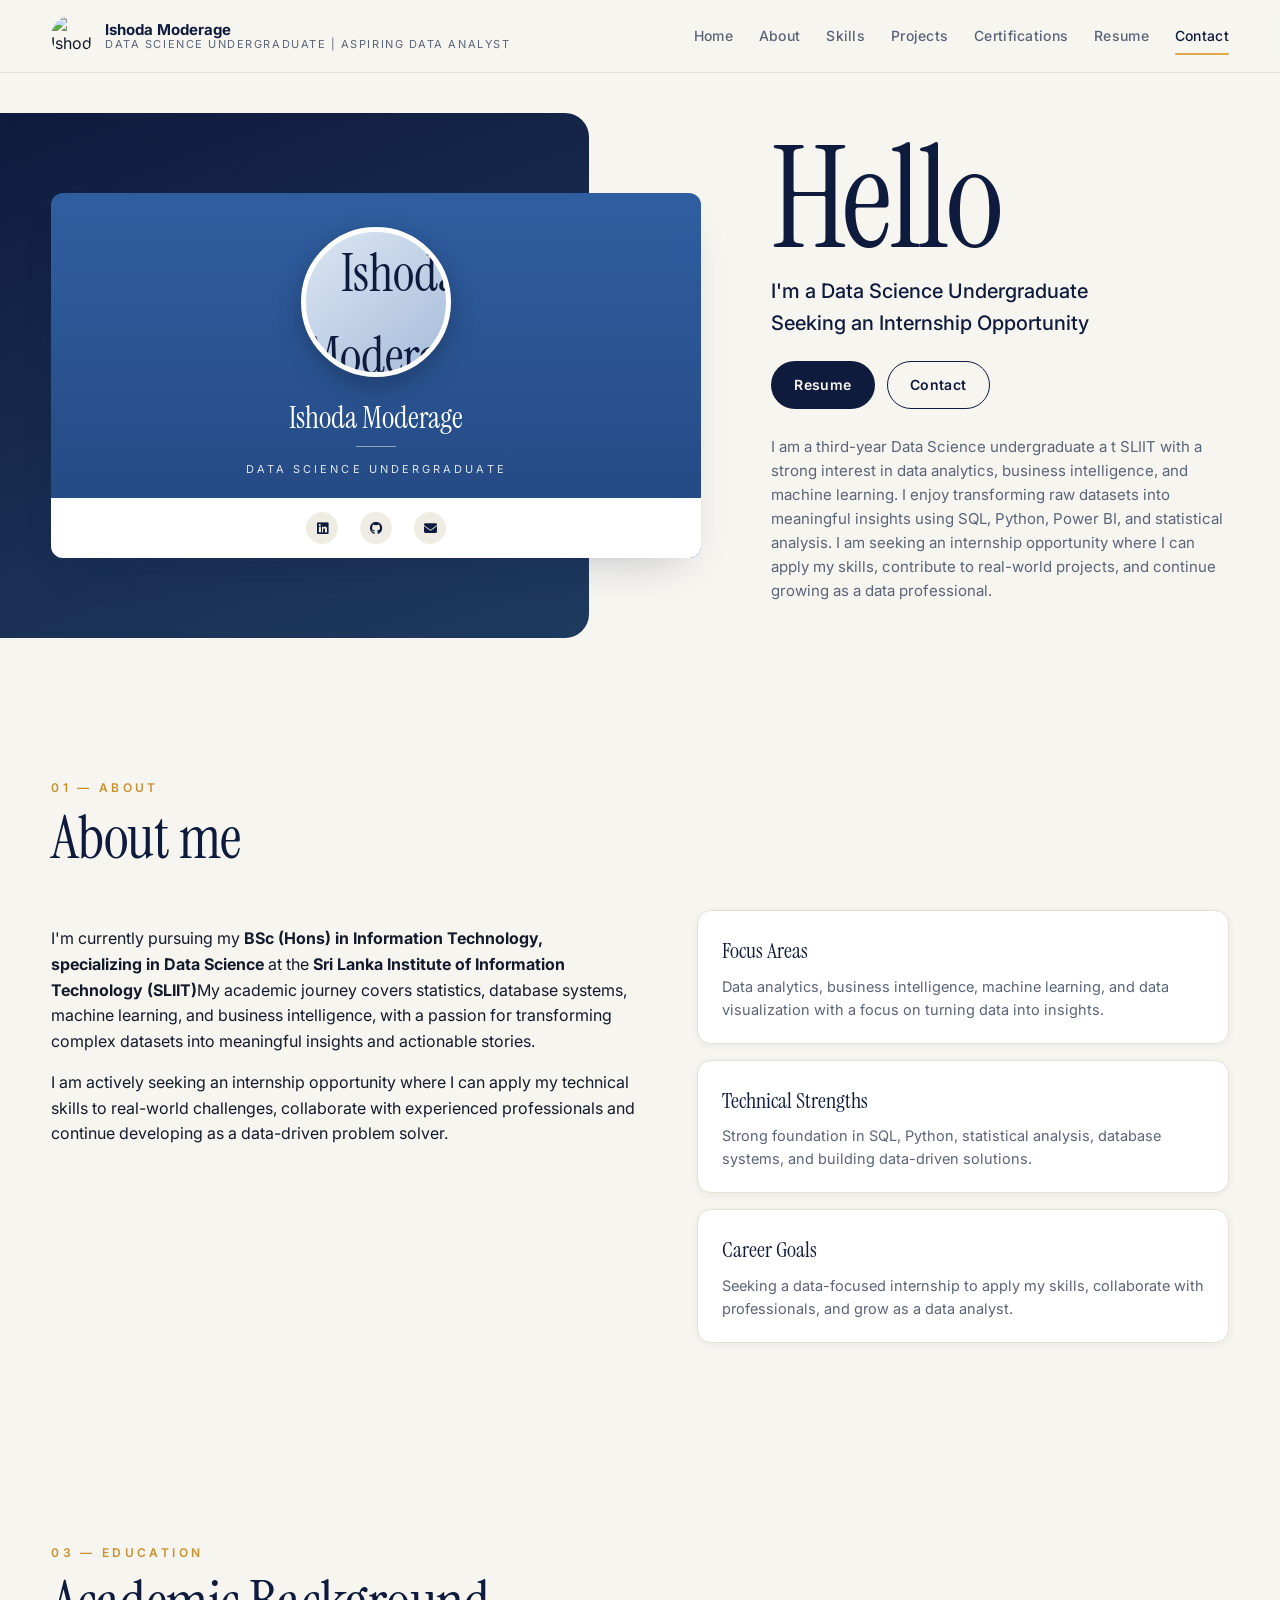
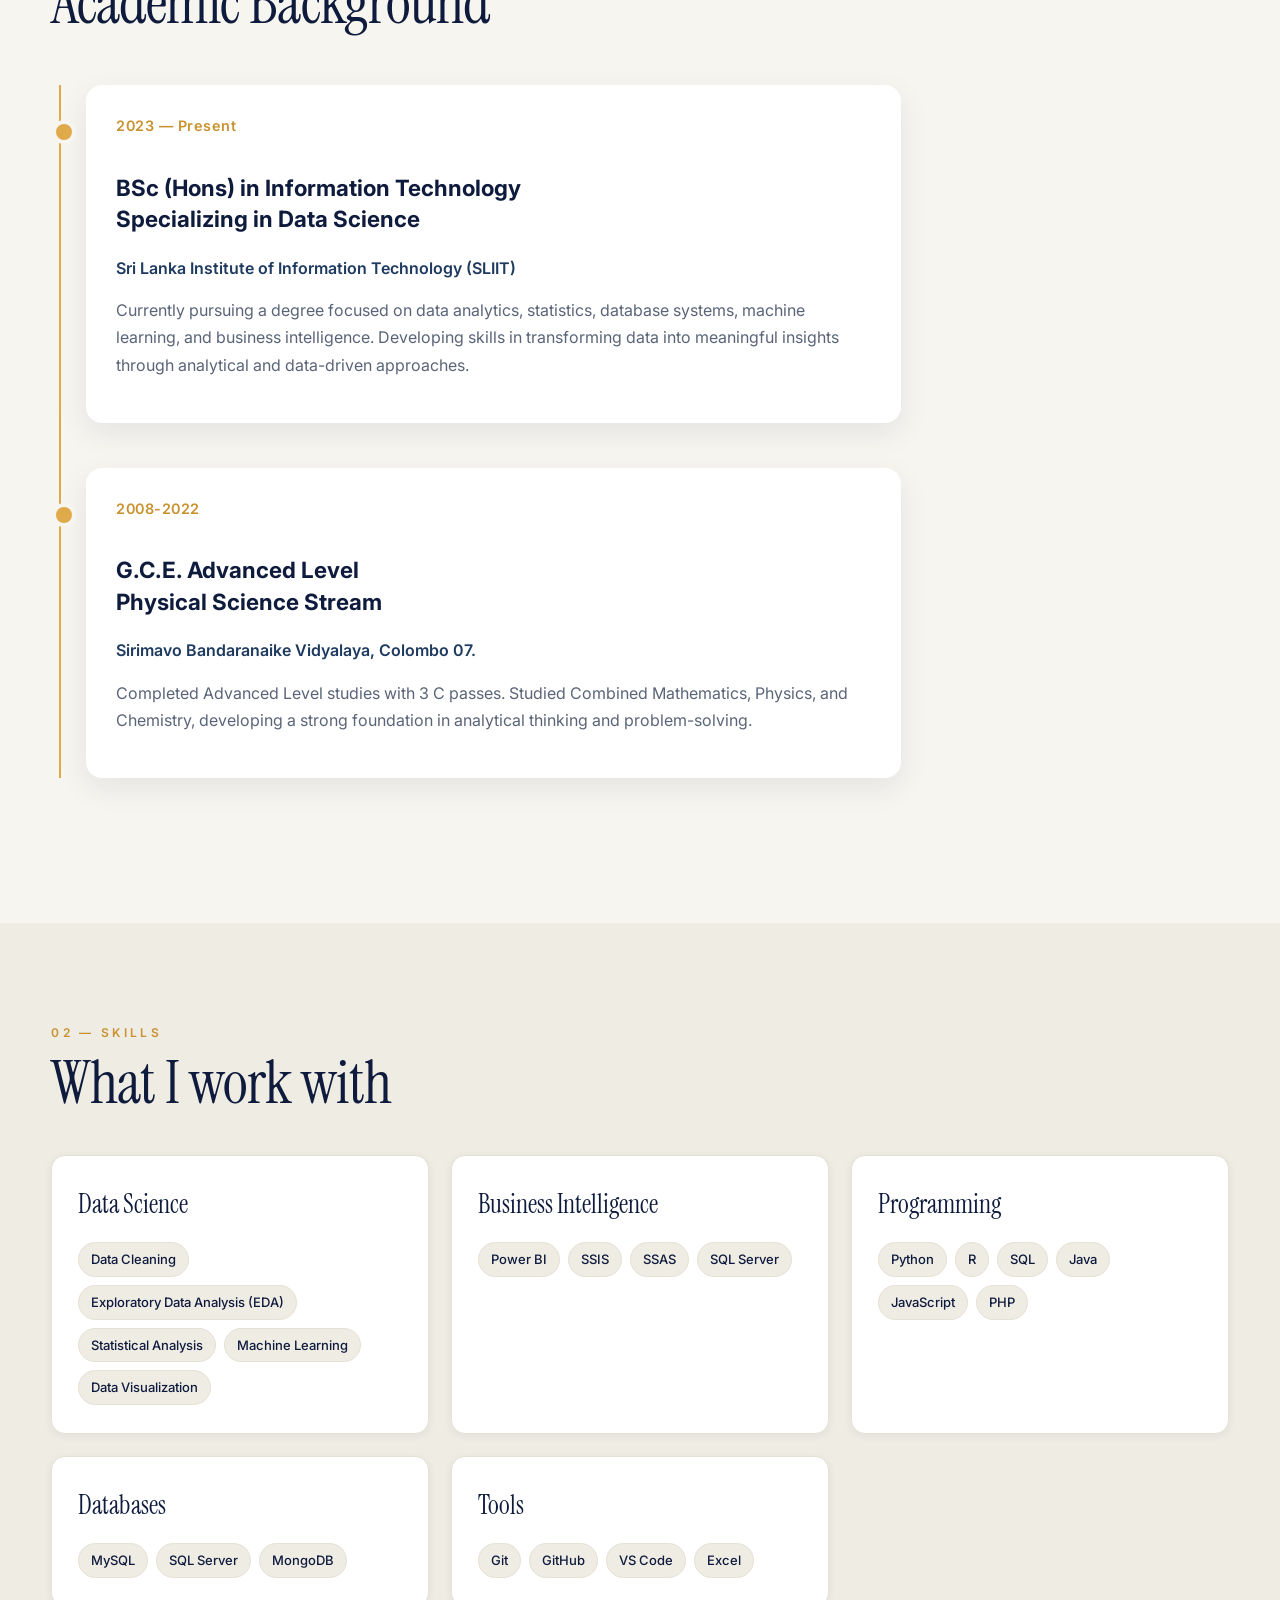
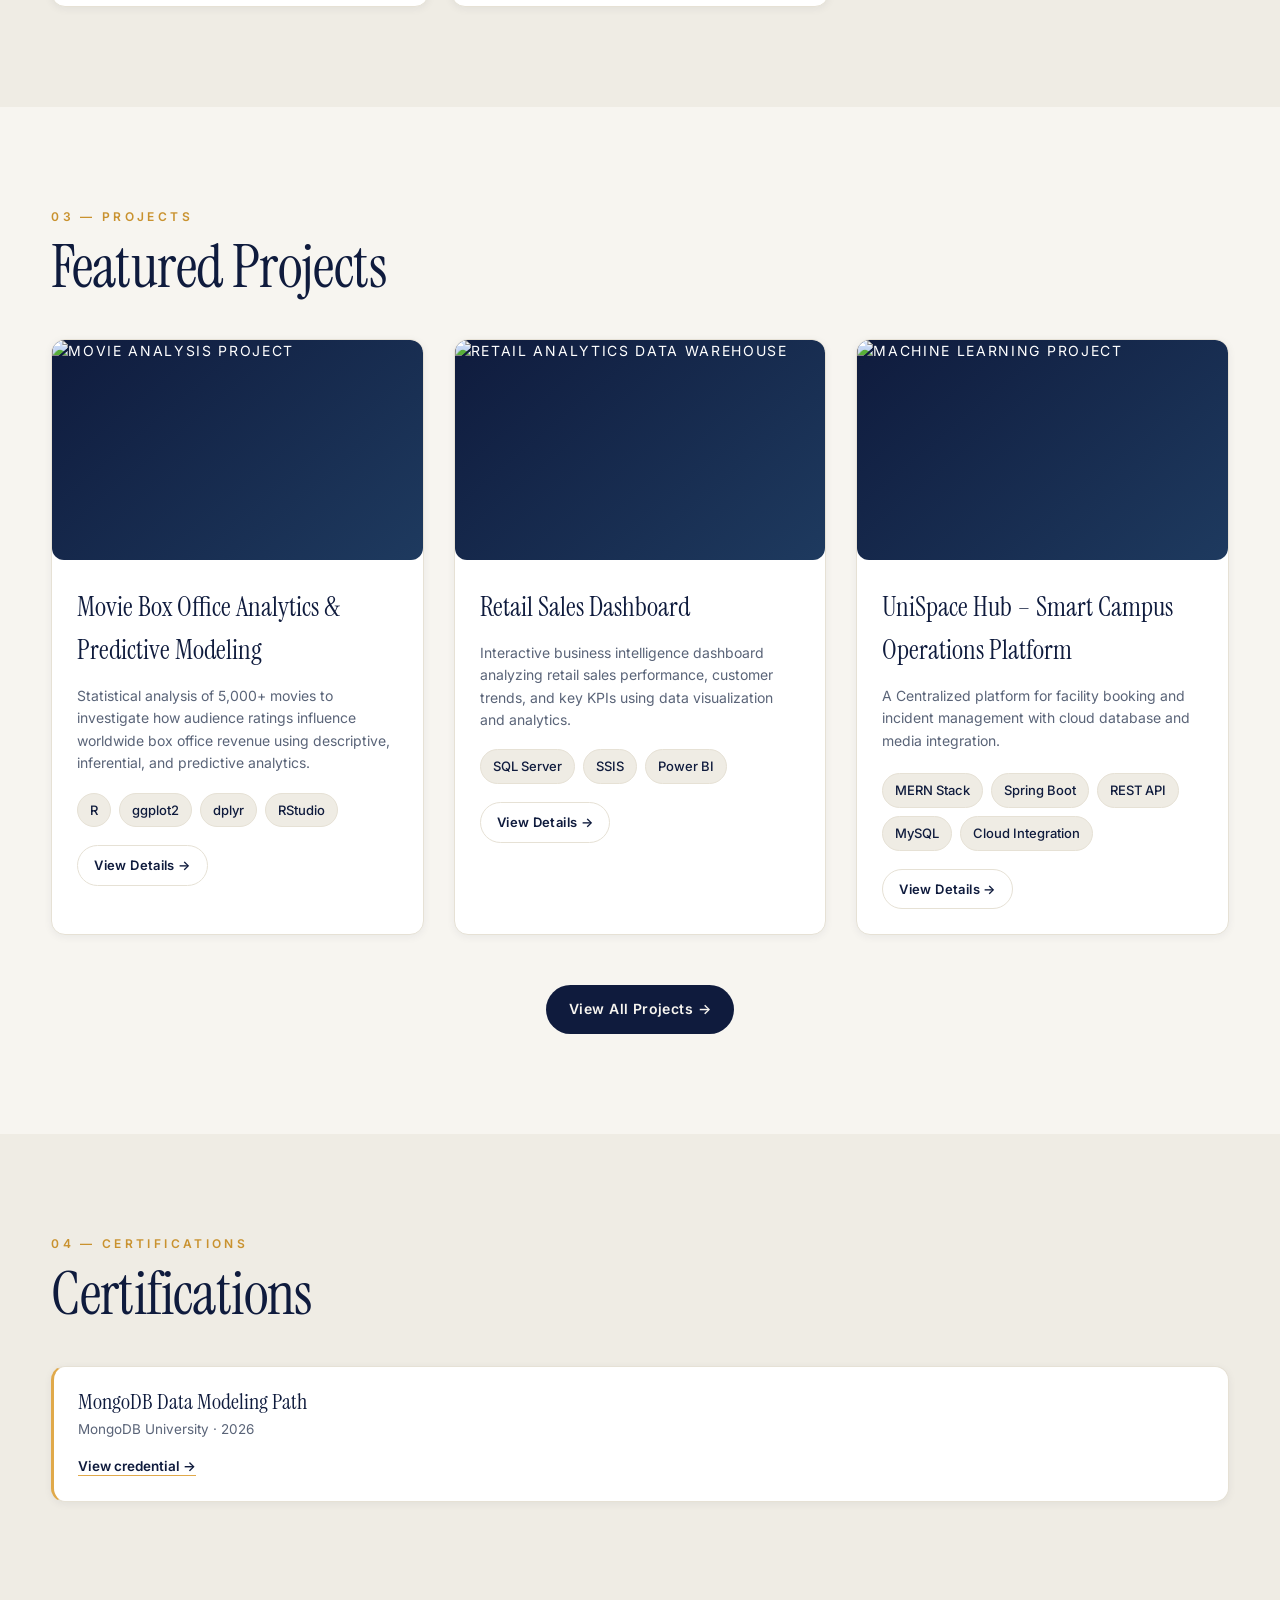
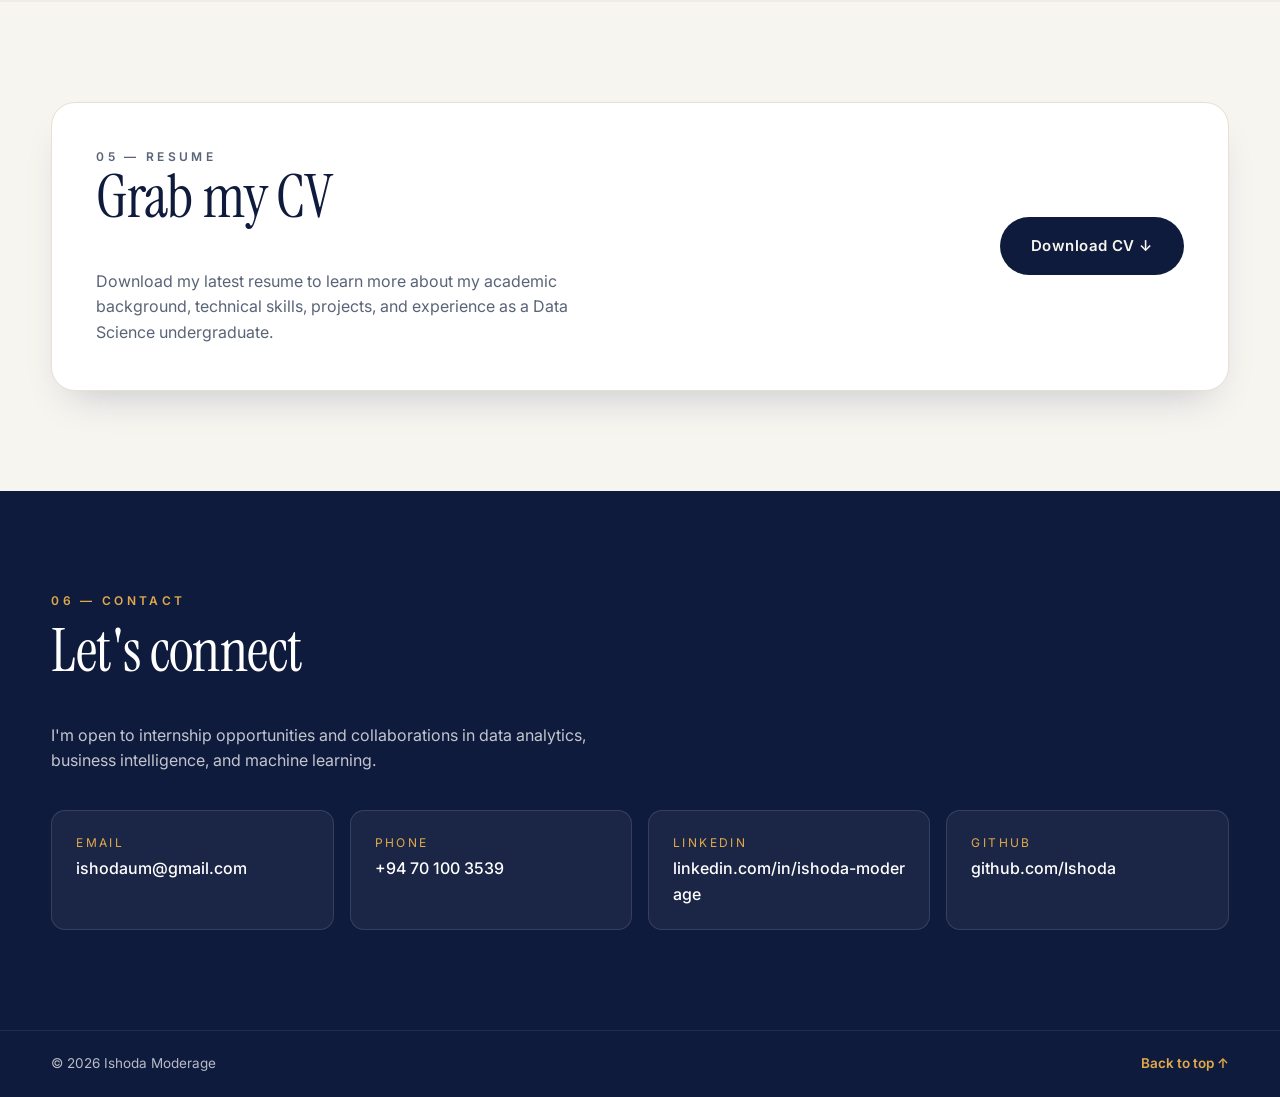
==== commit 85129061: "update projects" ====
--- a/index.html
+++ b/index.html
@@ -551,7 +551,7 @@
     </main>
     <footer class="site-footer">
       <div class="container footer-inner">
-        <span>© <span id="year"></span> Ishoda Umayangana</span>
+        <span>© <span id="year"></span> Ishoda Moderage</span>
         <a href="#home" class="to-top">Back to top ↑</a>
       </div>
     </footer>
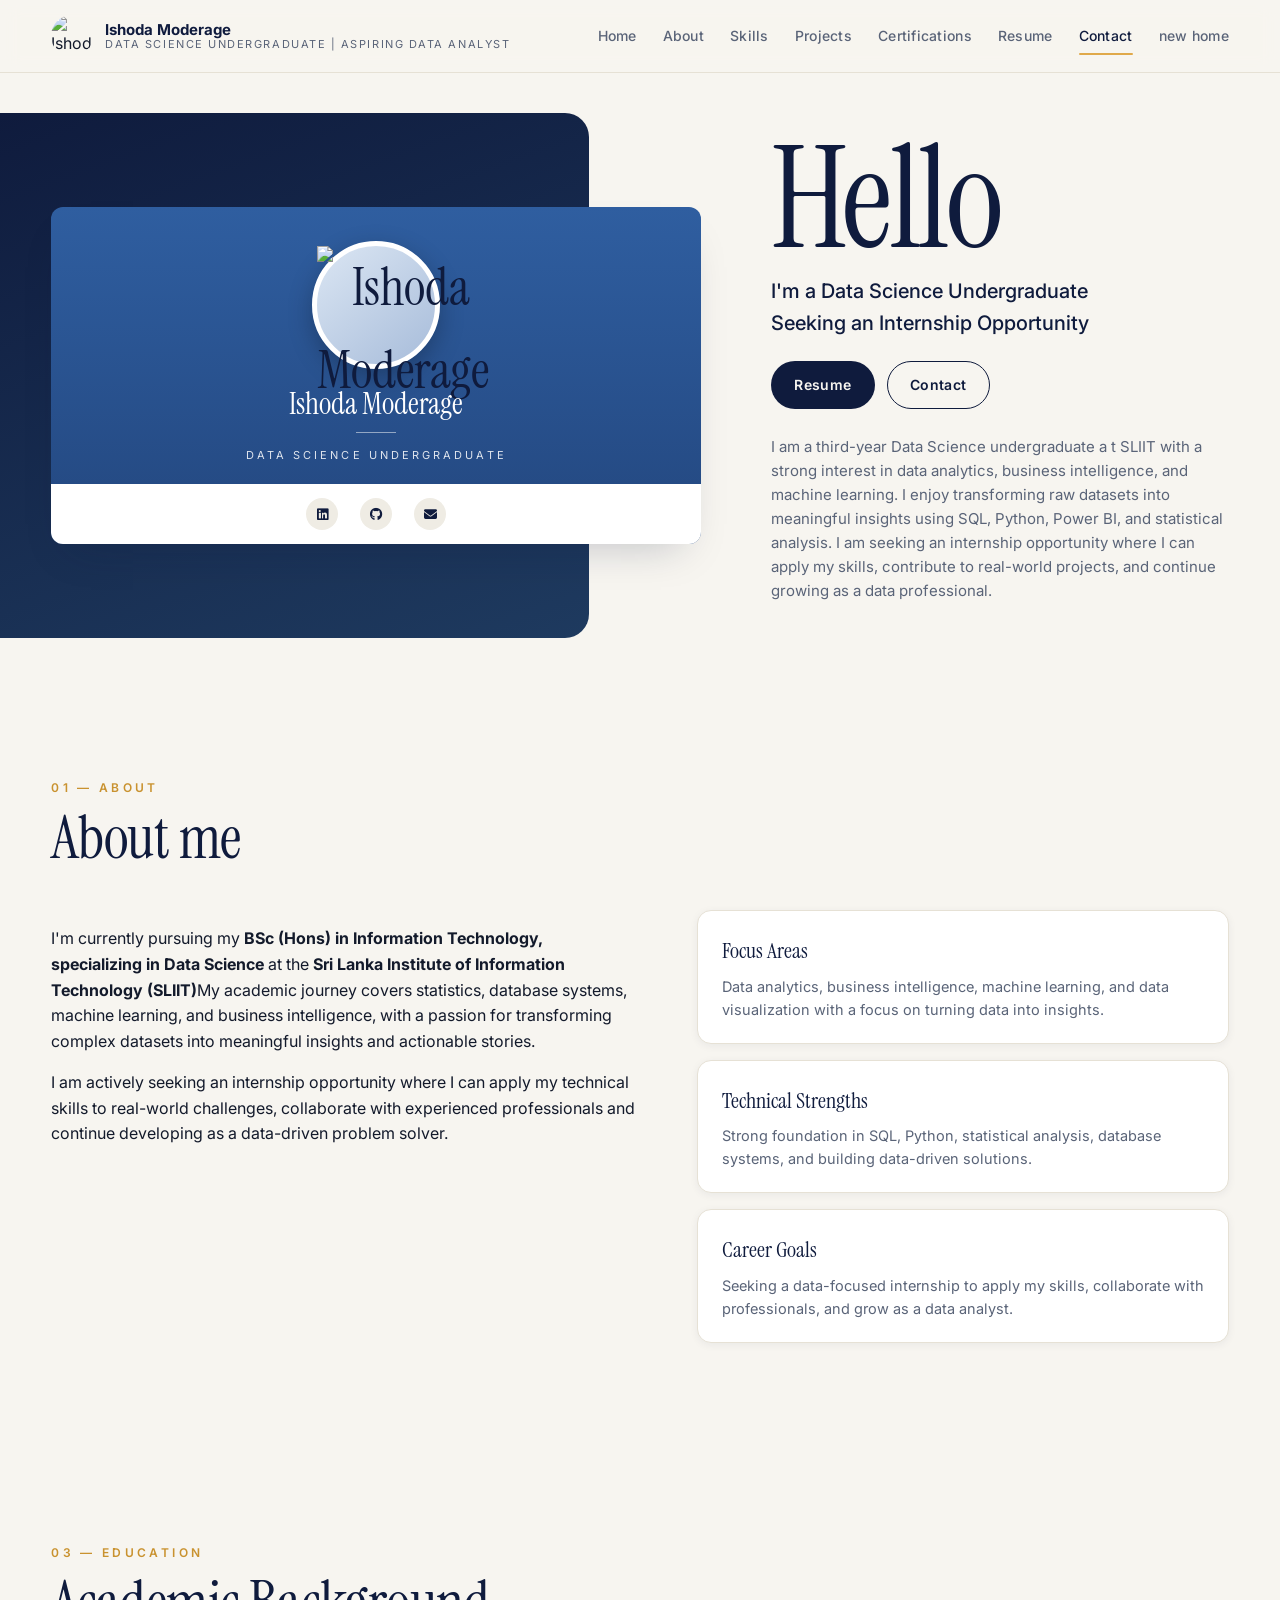
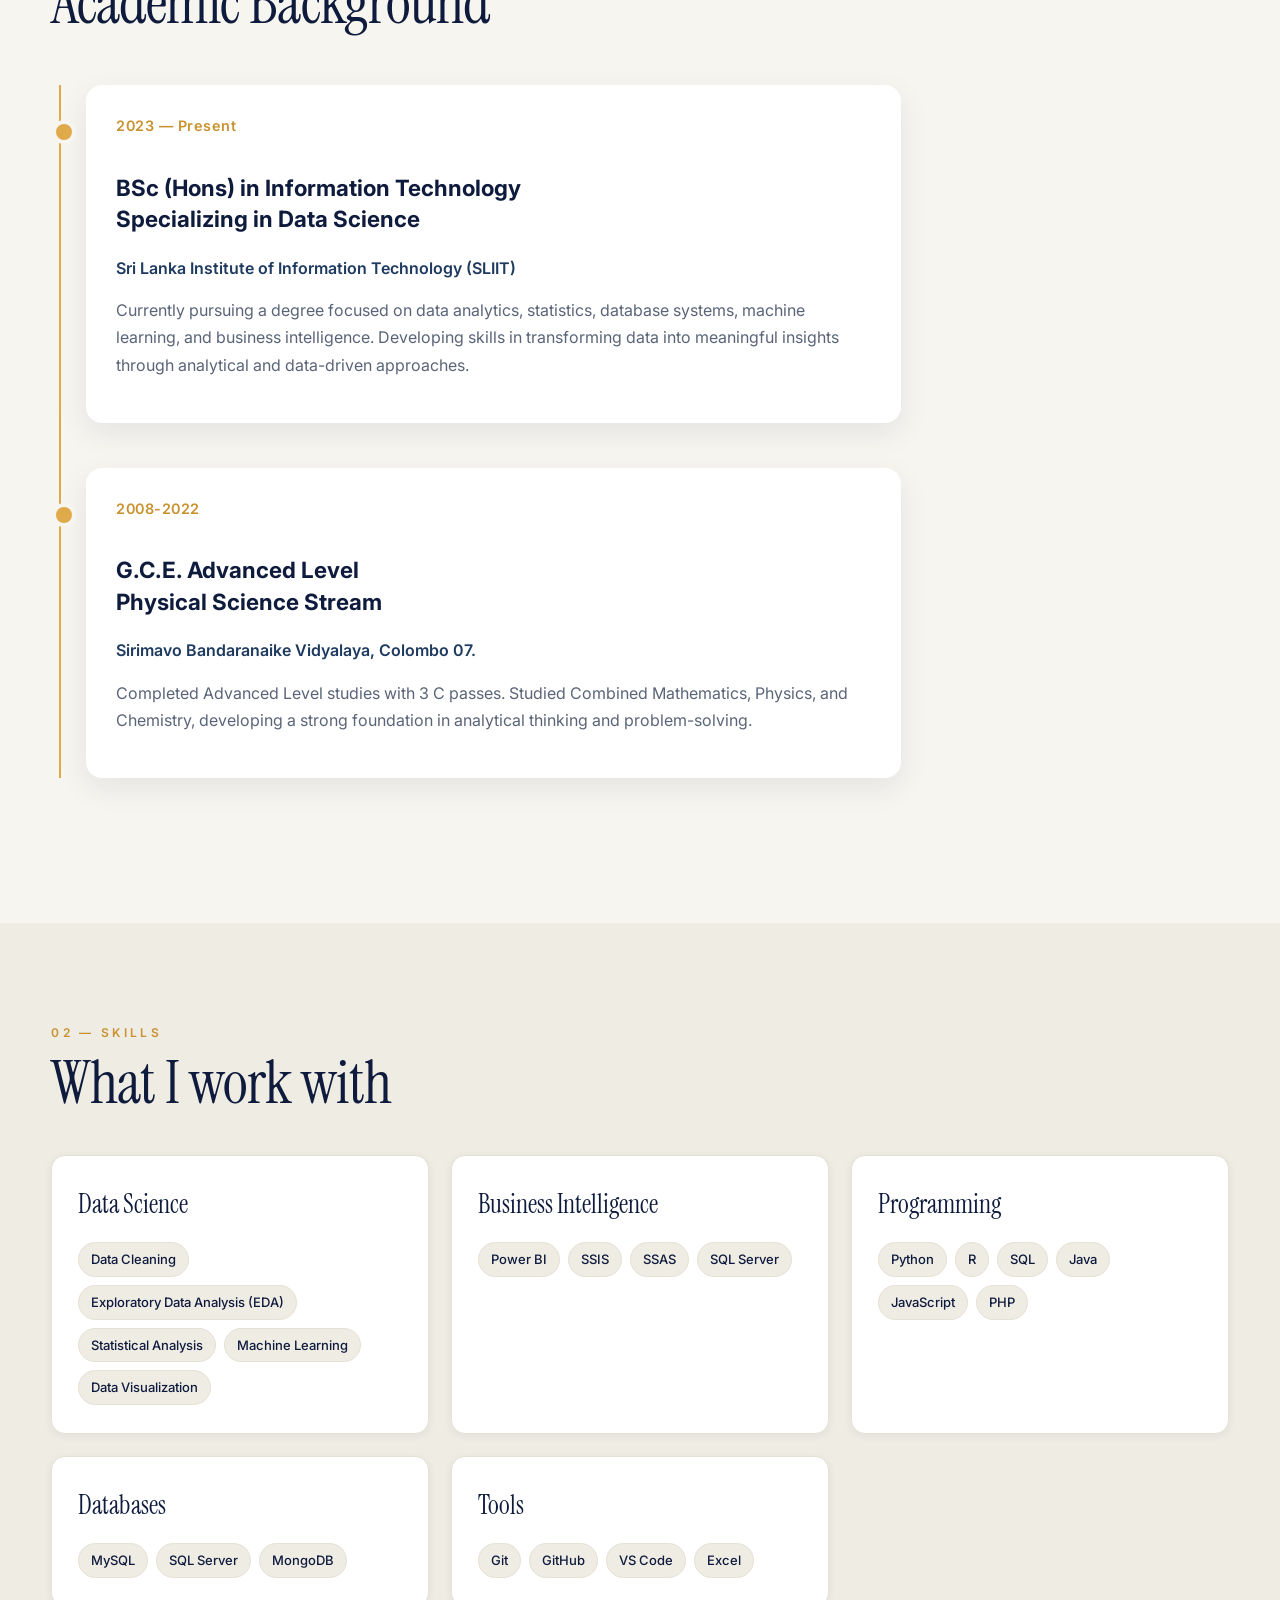
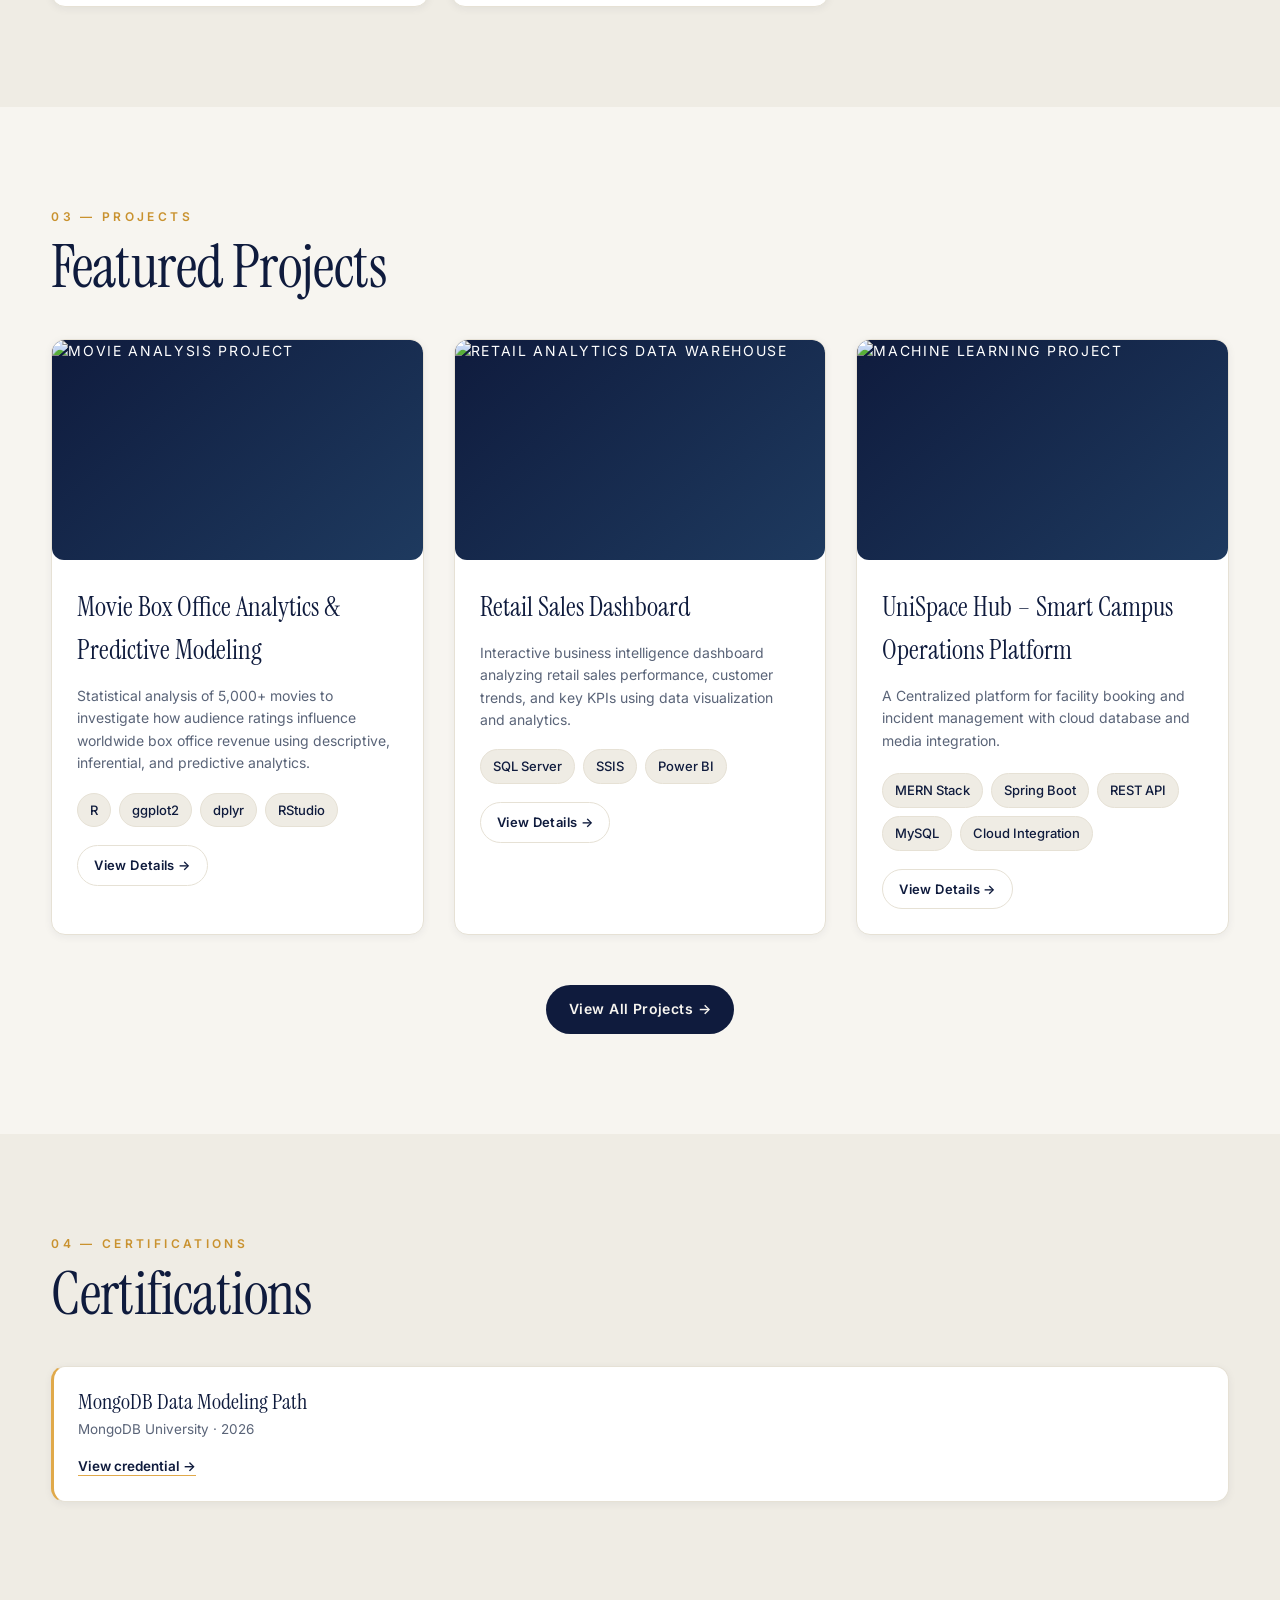
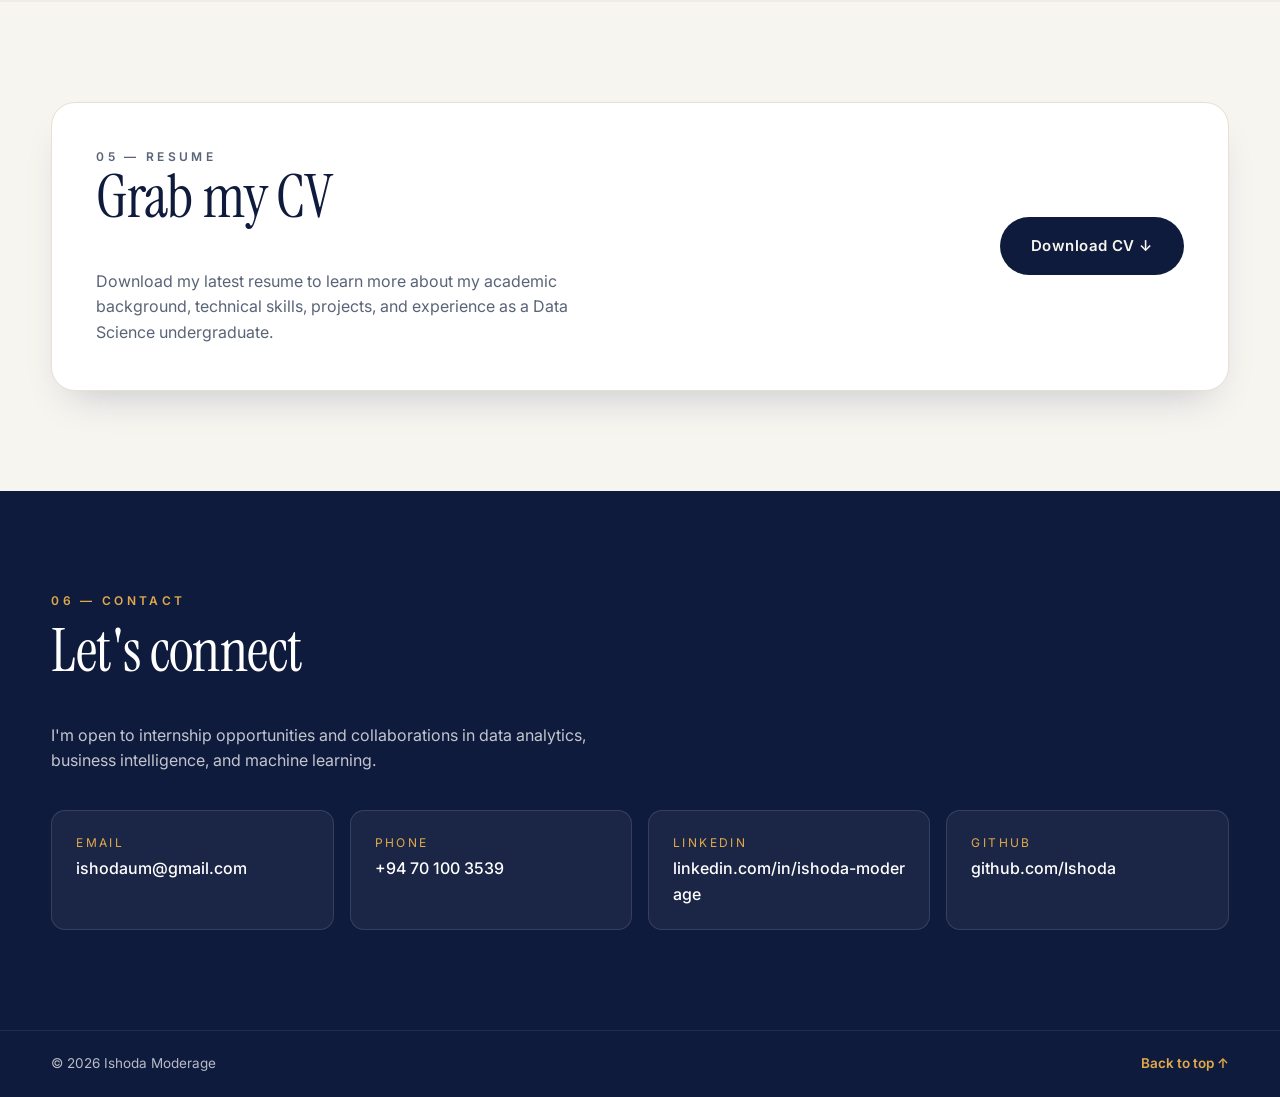
==== commit 7c80197b: "updated ui" ====
--- a/index.html
+++ b/index.html
@@ -65,6 +65,8 @@
           <a href="#certifications" class="nav-link">Certifications</a>
           <a href="#resume" class="nav-link">Resume</a>
           <a href="#contact" class="nav-link">Contact</a>
+          <a href="in.html" class="nav-link">new home</a>
+
         </nav>
       </div>
     </header>
--- a/styles.css
+++ b/styles.css
@@ -60,47 +60,7 @@
 section {
   scroll-margin-top: calc(var(--nav-h) + 12px);
 }
-/* ---------- Header ---------- */
-
-.brand-text strong {
-  font-weight: 700;
-  font-size: 15px;
-  color: var(--navy);
-}
-.brand-text em {
-  font-style: normal;
-  font-size: 11px;
-  letter-spacing: 0.14em;
-  text-transform: uppercase;
-  color: var(--slate);
-}
-
-.nav-link:hover {
-  color: var(--navy);
-}
-.nav-link.active {
-  color: var(--navy);
-}
-.nav-link.active::after {
-  content: "";
-  position: absolute;
-  left: 0;
-  right: 0;
-  bottom: -2px;
-  height: 2px;
-  background: var(--gold);
-  border-radius: 2px;
-}
-
-.nav-toggle[aria-expanded="true"] span:nth-child(1) {
-  transform: translateY(7px) rotate(45deg);
-}
-.nav-toggle[aria-expanded="true"] span:nth-child(2) {
-  opacity: 0;
-}
-.nav-toggle[aria-expanded="true"] span:nth-child(3) {
-  transform: translateY(-7px) rotate(-45deg);
-}
+
 /* ---------- Buttons ---------- */
 .btn {
   display: inline-flex;
--- a/header.css
+++ b/header.css
@@ -1,3 +1,63 @@
+:root {
+  --hero-bg-w: 46%;
+  --bg: #f7f5f0;
+  --bg-alt: #efece4;
+  --navy: #0f1b3d;
+  --navy-2: #1e3a5f;
+  --gold: #e0a94a;
+  --gold-2: #c9922f;
+  --slate: #5a6478;
+  --ink: #131a2b;
+  --card: #ffffff;
+  --border: #e6e1d5;
+  --radius: 14px;
+  --shadow-sm: 0 2px 8px rgba(15, 27, 61, 0.06);
+  --shadow-md: 0 20px 40px -20px rgba(15, 27, 61, 0.25);
+  --serif: "Instrument Serif", "Times New Roman", serif;
+  --sans: "Inter", system-ui, -apple-system, Segoe UI, Roboto, sans-serif;
+  --nav-h: 72px;
+}
+
+
+* {
+  box-sizing: border-box;
+}
+
+html {
+  scroll-behavior: smooth;
+  -webkit-text-size-adjust: 100%;
+}
+
+body {
+  margin: 0;
+  font-family: var(--sans);
+}
+
+img {
+  display: block;
+  max-width: 100%;
+}
+
+a {
+  text-decoration: none;
+  color: inherit;
+}
+
+:focus-visible {
+  outline: 2px solid var(--gold);
+  outline-offset: 3px;
+  border-radius: 6px;
+}
+
+.container {
+  width: min(1180px, 92%);
+  margin: 0 auto;
+}
+
+section {
+  scroll-margin-top: calc(var(--nav-h) + 12px);
+}
+
 /* ==========================
    HEADER
 ========================== */
@@ -124,19 +184,7 @@
 }
 
 
-.avatar {
-  width: 150px;
-  height: 150px;
-  border-radius: 50%;
-  overflow: hidden;
-  margin: 0 auto 24px;
-}
-
-.avatar img {
-  width: 100%;
-  height: 100%;
-  object-fit: cover;
-}
+
 
 /* Mobile */
 
@@ -201,3 +249,4 @@
     display: none;
   }
 }
+
